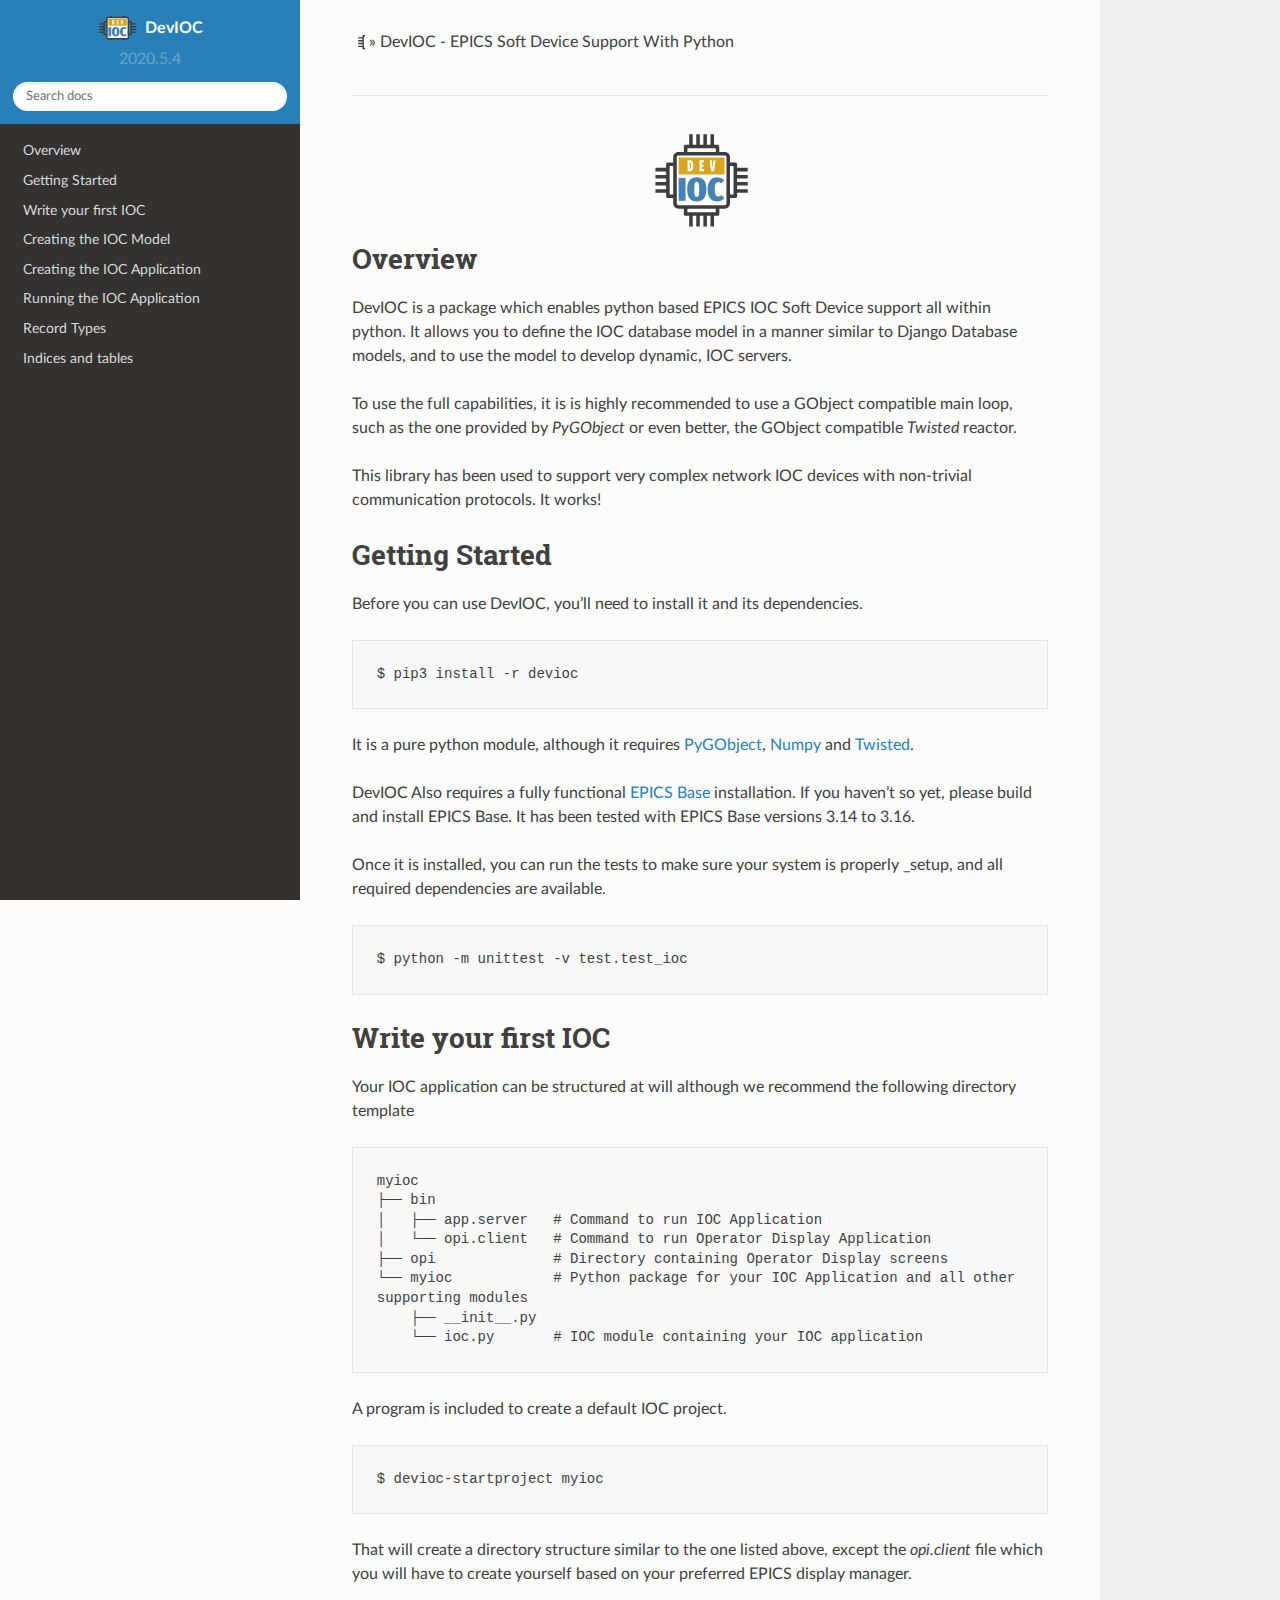
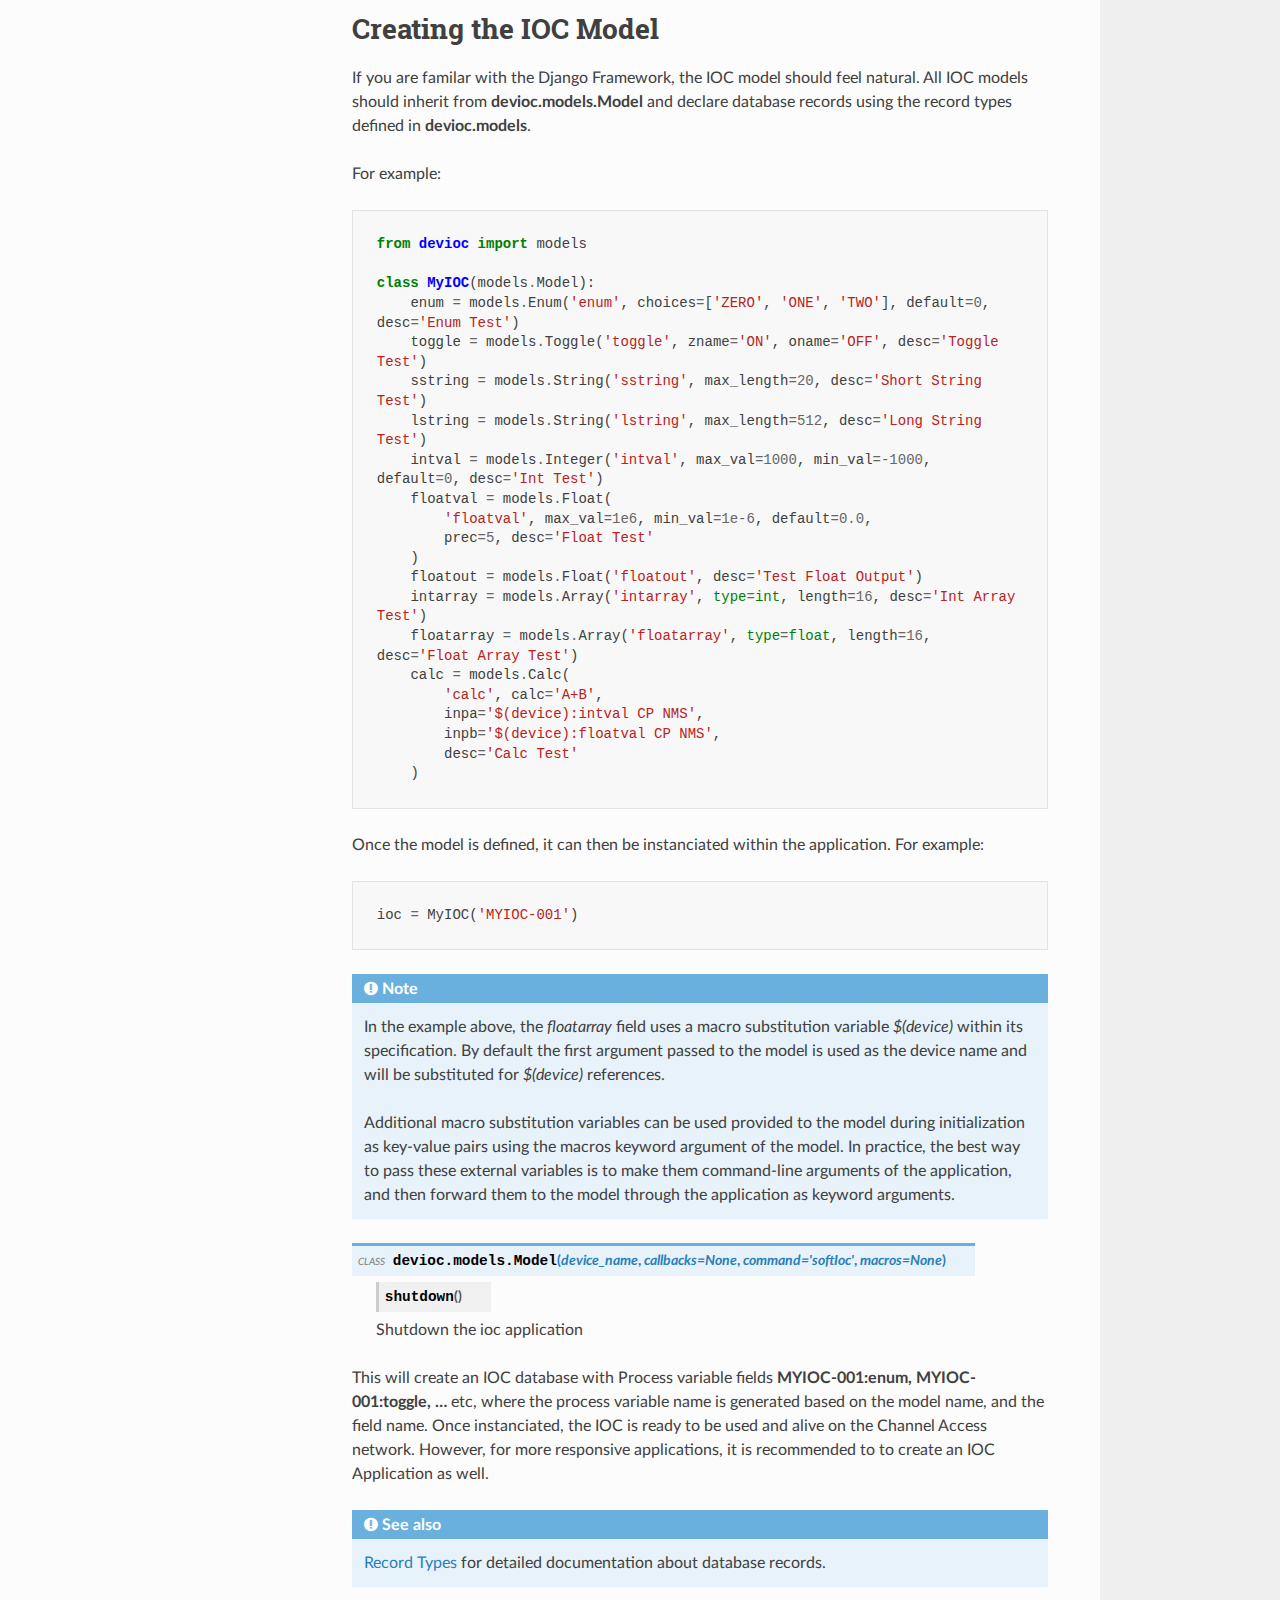
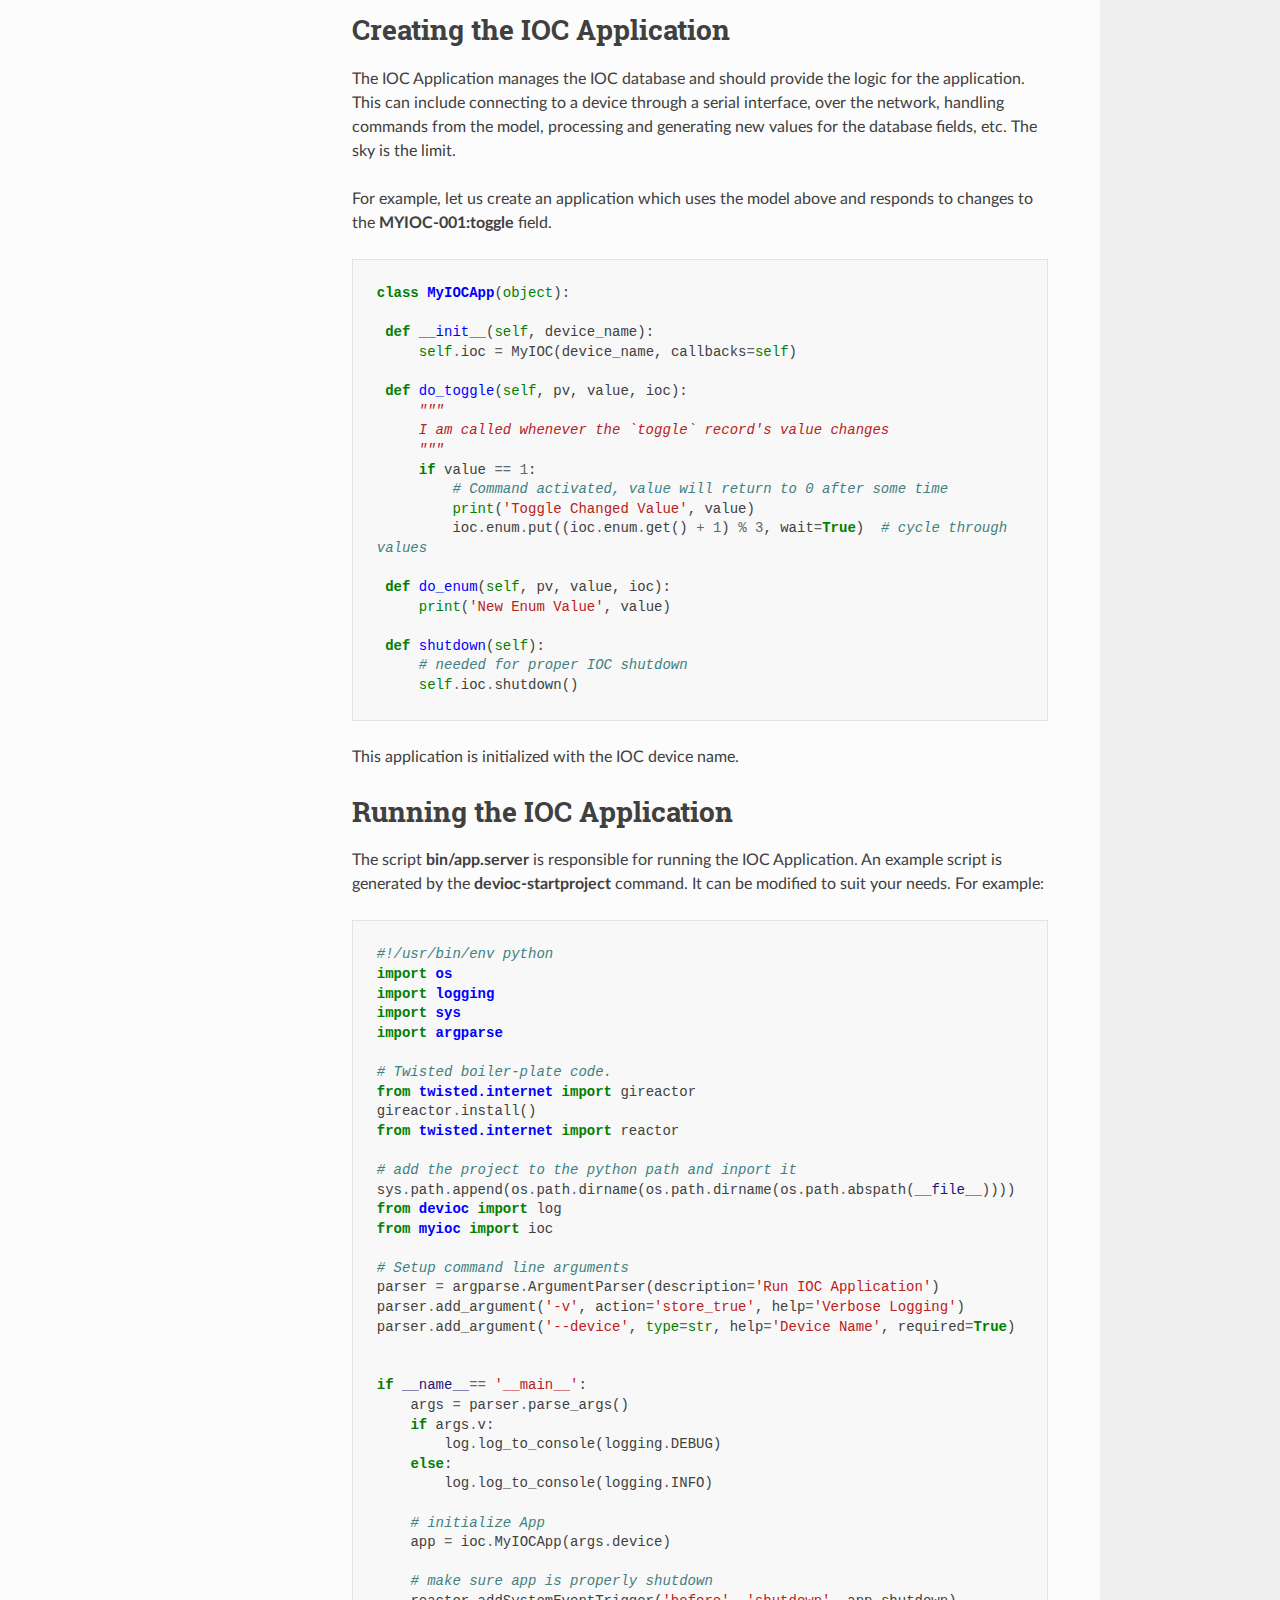
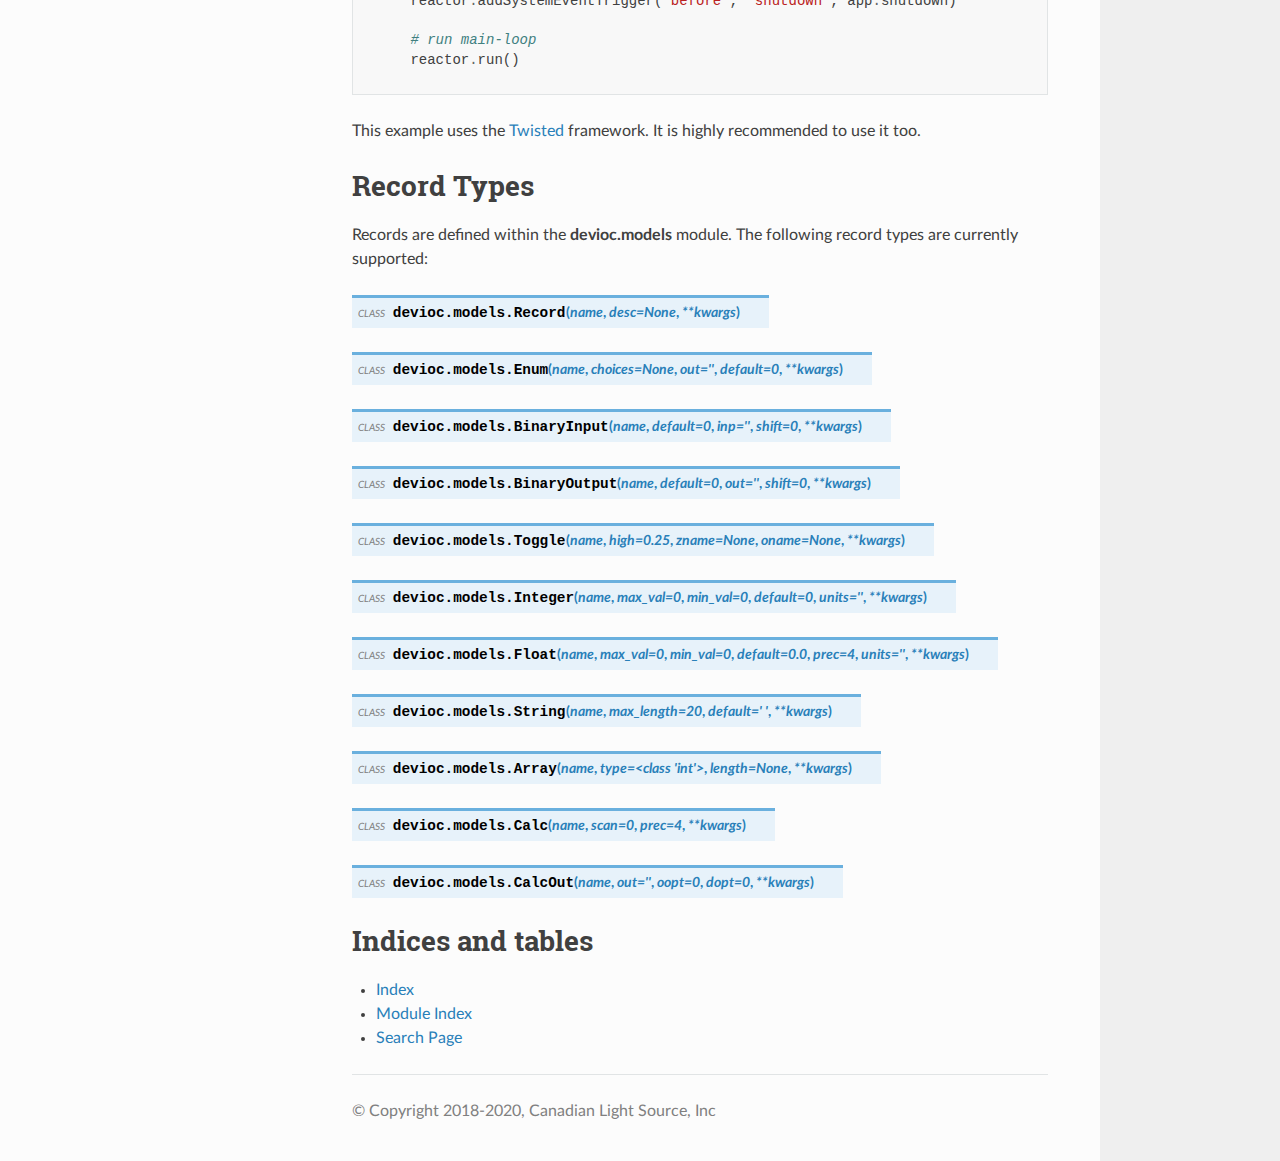
==== index.html @ ee93d3ce "Rebuilt" ====
<!DOCTYPE html>
<html class="writer-html5" lang="en" >
<head>
  <meta charset="utf-8">
  
  <meta name="viewport" content="width=device-width, initial-scale=1.0">
  
  <title>DevIOC - EPICS Soft Device Support With Python &mdash; DevIOC 2020.5.4 documentation</title>
  

  
  <link rel="stylesheet" href="_static/styles.css" type="text/css" />
  <link rel="stylesheet" href="_static/pygments.css" type="text/css" />

  
  
  
  

  
  <!--[if lt IE 9]>
    <script src="_static/js/html5shiv.min.js"></script>
  <![endif]-->
  
    
      <script type="text/javascript" id="documentation_options" data-url_root="./" src="_static/documentation_options.js"></script>
        <script src="_static/jquery.js"></script>
        <script src="_static/underscore.js"></script>
        <script src="_static/doctools.js"></script>
        <script src="_static/language_data.js"></script>
    
    <script type="text/javascript" src="_static/js/theme.js"></script>

    
    <link rel="index" title="Index" href="genindex.html" />
    <link rel="search" title="Search" href="search.html" /> 
</head>

<body class="wy-body-for-nav">

   
  <div class="wy-grid-for-nav">
    
    <nav data-toggle="wy-nav-shift" class="wy-nav-side">
      <div class="wy-side-scroll">
        <div class="wy-side-nav-search" >
          

          
            <a href="#" class="icon icon-home" alt="Documentation Home"> DevIOC
          

          
          </a>

          
            
            
              <div class="version">
                2020.5.4
              </div>
            
          

          
<div role="search">
  <form id="rtd-search-form" class="wy-form" action="search.html" method="get">
    <input type="text" name="q" placeholder="Search docs" />
    <input type="hidden" name="check_keywords" value="yes" />
    <input type="hidden" name="area" value="default" />
  </form>
</div>

          
        </div>

        
        <div class="wy-menu wy-menu-vertical" data-spy="affix" role="navigation" aria-label="main navigation">
          
            
            
              
            
            
              <!-- Local TOC -->
              <div class="local-toc"><ul>
<li><a class="reference internal" href="#">Overview</a></li>
<li><a class="reference internal" href="#getting-started">Getting Started</a></li>
<li><a class="reference internal" href="#write-your-first-ioc">Write your first IOC</a></li>
<li><a class="reference internal" href="#creating-the-ioc-model">Creating the IOC Model</a></li>
<li><a class="reference internal" href="#creating-the-ioc-application">Creating the IOC Application</a></li>
<li><a class="reference internal" href="#running-the-ioc-application">Running the IOC Application</a></li>
<li><a class="reference internal" href="#record-types">Record Types</a></li>
<li><a class="reference internal" href="#indices-and-tables">Indices and tables</a></li>
</ul>
</div>
            
          
        </div>
        
      </div>
    </nav>

    <section data-toggle="wy-nav-shift" class="wy-nav-content-wrap">

      
      <nav class="wy-nav-top" aria-label="top navigation">
        
          <i data-toggle="wy-nav-top" class="fa fa-bars"></i>
          <a href="#">DevIOC</a>
        
      </nav>


      <div class="wy-nav-content">
        
        <div class="rst-content">
        
          















<div role="navigation" aria-label="breadcrumbs navigation">

  <ul class="wy-breadcrumbs">
    
      <li><a href="#" class="icon icon-home"></a> &raquo;</li>
        
      <li>DevIOC - EPICS Soft Device Support With Python</li>
    
    
      <li class="wy-breadcrumbs-aside">
        
            
        
      </li>
    
  </ul>

  
  <hr/>
</div>
          <div role="main" class="document" itemscope="itemscope" itemtype="http://schema.org/Article">
           <div itemprop="articleBody">
            
  <a class="reference internal image-reference" href="_images/icon.svg"><img alt="_images/icon.svg" class="align-center" src="_images/icon.svg" width="120px" /></a>
<div class="toctree-wrapper compound">
</div>
<div class="section" id="overview">
<h1>Overview<a class="headerlink" href="#overview" title="Permalink to this headline">¶</a></h1>
<p>DevIOC is a package which enables python based EPICS IOC Soft Device support all within python. It
allows you to define the IOC database model in a manner similar to Django Database models, and to use
the model to develop dynamic, IOC servers.</p>
<p>To use the full capabilities, it is is highly recommended to use a GObject compatible main loop, such as the
one provided by <cite>PyGObject</cite> or even better, the GObject compatible <cite>Twisted</cite> reactor.</p>
<p>This library has been used to support very complex network IOC devices with non-trivial communication
protocols. It works!</p>
</div>
<div class="section" id="getting-started">
<h1>Getting Started<a class="headerlink" href="#getting-started" title="Permalink to this headline">¶</a></h1>
<p>Before you can use DevIOC, you’ll need to install it and its dependencies.</p>
<div class="highlight-default notranslate"><div class="highlight"><pre><span></span>$ pip3 install -r devioc
</pre></div>
</div>
<p>It is a pure python module, although it requires
<a class="reference external" href="https://pypi.org/project/PyGObject/">PyGObject</a>, <a class="reference external" href="https://pypi.org/project/numpy/">Numpy</a> and
<a class="reference external" href="https://pypi.org/project/Twisted/">Twisted</a>.</p>
<p>DevIOC Also requires a fully functional <a class="reference external" href="https://epics.anl.gov/base/index.php">EPICS Base</a> installation. If you haven’t so yet,
please build and install EPICS Base. It has been tested with EPICS Base versions 3.14 to 3.16.</p>
<p>Once it is installed, you can run the tests to make sure your system is properly _setup, and all required
dependencies are available.</p>
<div class="highlight-default notranslate"><div class="highlight"><pre><span></span>$ python -m unittest -v test.test_ioc
</pre></div>
</div>
</div>
<div class="section" id="write-your-first-ioc">
<h1>Write your first IOC<a class="headerlink" href="#write-your-first-ioc" title="Permalink to this headline">¶</a></h1>
<p>Your IOC application can be structured at will although we recommend the following directory template</p>
<div class="highlight-default notranslate"><div class="highlight"><pre><span></span>myioc
├── bin
│   ├── app.server   # Command to run IOC Application
│   └── opi.client   # Command to run Operator Display Application
├── opi              # Directory containing Operator Display screens
└── myioc            # Python package for your IOC Application and all other supporting modules
    ├── __init__.py
    └── ioc.py       # IOC module containing your IOC application
</pre></div>
</div>
<p>A program is included to create a default IOC project.</p>
<div class="highlight-default notranslate"><div class="highlight"><pre><span></span>$ devioc-startproject myioc
</pre></div>
</div>
<p>That will create a directory structure similar to the one listed above, except the <cite>opi.client</cite> file which you
will have to create yourself based on your preferred EPICS display manager.</p>
</div>
<div class="section" id="creating-the-ioc-model">
<h1>Creating the IOC Model<a class="headerlink" href="#creating-the-ioc-model" title="Permalink to this headline">¶</a></h1>
<p>If you are familar with the Django Framework, the IOC model should feel natural. All IOC models should inherit
from <strong>devioc.models.Model</strong> and declare database records using the record types defined in <strong>devioc.models</strong>.</p>
<p>For example:</p>
<div class="highlight-python notranslate"><div class="highlight"><pre><span></span><span class="kn">from</span> <span class="nn">devioc</span> <span class="kn">import</span> <span class="n">models</span>

<span class="k">class</span> <span class="nc">MyIOC</span><span class="p">(</span><span class="n">models</span><span class="o">.</span><span class="n">Model</span><span class="p">):</span>
    <span class="n">enum</span> <span class="o">=</span> <span class="n">models</span><span class="o">.</span><span class="n">Enum</span><span class="p">(</span><span class="s1">&#39;enum&#39;</span><span class="p">,</span> <span class="n">choices</span><span class="o">=</span><span class="p">[</span><span class="s1">&#39;ZERO&#39;</span><span class="p">,</span> <span class="s1">&#39;ONE&#39;</span><span class="p">,</span> <span class="s1">&#39;TWO&#39;</span><span class="p">],</span> <span class="n">default</span><span class="o">=</span><span class="mi">0</span><span class="p">,</span> <span class="n">desc</span><span class="o">=</span><span class="s1">&#39;Enum Test&#39;</span><span class="p">)</span>
    <span class="n">toggle</span> <span class="o">=</span> <span class="n">models</span><span class="o">.</span><span class="n">Toggle</span><span class="p">(</span><span class="s1">&#39;toggle&#39;</span><span class="p">,</span> <span class="n">zname</span><span class="o">=</span><span class="s1">&#39;ON&#39;</span><span class="p">,</span> <span class="n">oname</span><span class="o">=</span><span class="s1">&#39;OFF&#39;</span><span class="p">,</span> <span class="n">desc</span><span class="o">=</span><span class="s1">&#39;Toggle Test&#39;</span><span class="p">)</span>
    <span class="n">sstring</span> <span class="o">=</span> <span class="n">models</span><span class="o">.</span><span class="n">String</span><span class="p">(</span><span class="s1">&#39;sstring&#39;</span><span class="p">,</span> <span class="n">max_length</span><span class="o">=</span><span class="mi">20</span><span class="p">,</span> <span class="n">desc</span><span class="o">=</span><span class="s1">&#39;Short String Test&#39;</span><span class="p">)</span>
    <span class="n">lstring</span> <span class="o">=</span> <span class="n">models</span><span class="o">.</span><span class="n">String</span><span class="p">(</span><span class="s1">&#39;lstring&#39;</span><span class="p">,</span> <span class="n">max_length</span><span class="o">=</span><span class="mi">512</span><span class="p">,</span> <span class="n">desc</span><span class="o">=</span><span class="s1">&#39;Long String Test&#39;</span><span class="p">)</span>
    <span class="n">intval</span> <span class="o">=</span> <span class="n">models</span><span class="o">.</span><span class="n">Integer</span><span class="p">(</span><span class="s1">&#39;intval&#39;</span><span class="p">,</span> <span class="n">max_val</span><span class="o">=</span><span class="mi">1000</span><span class="p">,</span> <span class="n">min_val</span><span class="o">=-</span><span class="mi">1000</span><span class="p">,</span> <span class="n">default</span><span class="o">=</span><span class="mi">0</span><span class="p">,</span> <span class="n">desc</span><span class="o">=</span><span class="s1">&#39;Int Test&#39;</span><span class="p">)</span>
    <span class="n">floatval</span> <span class="o">=</span> <span class="n">models</span><span class="o">.</span><span class="n">Float</span><span class="p">(</span>
        <span class="s1">&#39;floatval&#39;</span><span class="p">,</span> <span class="n">max_val</span><span class="o">=</span><span class="mf">1e6</span><span class="p">,</span> <span class="n">min_val</span><span class="o">=</span><span class="mf">1e-6</span><span class="p">,</span> <span class="n">default</span><span class="o">=</span><span class="mf">0.0</span><span class="p">,</span>
        <span class="n">prec</span><span class="o">=</span><span class="mi">5</span><span class="p">,</span> <span class="n">desc</span><span class="o">=</span><span class="s1">&#39;Float Test&#39;</span>
    <span class="p">)</span>
    <span class="n">floatout</span> <span class="o">=</span> <span class="n">models</span><span class="o">.</span><span class="n">Float</span><span class="p">(</span><span class="s1">&#39;floatout&#39;</span><span class="p">,</span> <span class="n">desc</span><span class="o">=</span><span class="s1">&#39;Test Float Output&#39;</span><span class="p">)</span>
    <span class="n">intarray</span> <span class="o">=</span> <span class="n">models</span><span class="o">.</span><span class="n">Array</span><span class="p">(</span><span class="s1">&#39;intarray&#39;</span><span class="p">,</span> <span class="nb">type</span><span class="o">=</span><span class="nb">int</span><span class="p">,</span> <span class="n">length</span><span class="o">=</span><span class="mi">16</span><span class="p">,</span> <span class="n">desc</span><span class="o">=</span><span class="s1">&#39;Int Array Test&#39;</span><span class="p">)</span>
    <span class="n">floatarray</span> <span class="o">=</span> <span class="n">models</span><span class="o">.</span><span class="n">Array</span><span class="p">(</span><span class="s1">&#39;floatarray&#39;</span><span class="p">,</span> <span class="nb">type</span><span class="o">=</span><span class="nb">float</span><span class="p">,</span> <span class="n">length</span><span class="o">=</span><span class="mi">16</span><span class="p">,</span> <span class="n">desc</span><span class="o">=</span><span class="s1">&#39;Float Array Test&#39;</span><span class="p">)</span>
    <span class="n">calc</span> <span class="o">=</span> <span class="n">models</span><span class="o">.</span><span class="n">Calc</span><span class="p">(</span>
        <span class="s1">&#39;calc&#39;</span><span class="p">,</span> <span class="n">calc</span><span class="o">=</span><span class="s1">&#39;A+B&#39;</span><span class="p">,</span>
        <span class="n">inpa</span><span class="o">=</span><span class="s1">&#39;$(device):intval CP NMS&#39;</span><span class="p">,</span>
        <span class="n">inpb</span><span class="o">=</span><span class="s1">&#39;$(device):floatval CP NMS&#39;</span><span class="p">,</span>
        <span class="n">desc</span><span class="o">=</span><span class="s1">&#39;Calc Test&#39;</span>
    <span class="p">)</span>
</pre></div>
</div>
<p>Once the model is defined, it can then be instanciated within the application. For example:</p>
<div class="highlight-python notranslate"><div class="highlight"><pre><span></span><span class="n">ioc</span> <span class="o">=</span> <span class="n">MyIOC</span><span class="p">(</span><span class="s1">&#39;MYIOC-001&#39;</span><span class="p">)</span>
</pre></div>
</div>
<div class="admonition note">
<p class="admonition-title">Note</p>
<p>In the example above, the <cite>floatarray</cite> field uses a macro substitution variable <cite>$(device)</cite> within its specification.
By default the first argument passed to the model is used as the device name and will be substituted for <cite>$(device)</cite>
references.</p>
<p>Additional macro substitution variables can be used provided to the model during initialization as key-value pairs
using the macros keyword argument of the model. In practice, the best way to pass these external variables is to make
them command-line arguments of the application, and then forward them to the model through the application as
keyword arguments.</p>
</div>
<dl class="py class">
<dt id="devioc.models.Model">
<em class="property">class </em><code class="sig-prename descclassname">devioc.models.</code><code class="sig-name descname">Model</code><span class="sig-paren">(</span><em class="sig-param"><span class="n">device_name</span></em>, <em class="sig-param"><span class="n">callbacks</span><span class="o">=</span><span class="default_value">None</span></em>, <em class="sig-param"><span class="n">command</span><span class="o">=</span><span class="default_value">'softIoc'</span></em>, <em class="sig-param"><span class="n">macros</span><span class="o">=</span><span class="default_value">None</span></em><span class="sig-paren">)</span><a class="headerlink" href="#devioc.models.Model" title="Permalink to this definition">¶</a></dt>
<dd><dl class="py method">
<dt id="devioc.models.Model.shutdown">
<code class="sig-name descname">shutdown</code><span class="sig-paren">(</span><span class="sig-paren">)</span><a class="headerlink" href="#devioc.models.Model.shutdown" title="Permalink to this definition">¶</a></dt>
<dd><p>Shutdown the ioc application</p>
</dd></dl>

</dd></dl>

<p>This will create an IOC database with Process variable fields <strong>MYIOC-001:enum, MYIOC-001:toggle, …</strong> etc, where
the process variable name is generated based on the model name, and the field name.  Once instanciated, the IOC is ready
to be used and alive on the Channel Access network. However, for more responsive applications, it is recommended to
to create an IOC Application as well.</p>
<div class="admonition seealso">
<p class="admonition-title">See also</p>
<p><a class="reference internal" href="#record-types">Record Types</a> for detailed documentation about database records.</p>
</div>
</div>
<div class="section" id="creating-the-ioc-application">
<h1>Creating the IOC Application<a class="headerlink" href="#creating-the-ioc-application" title="Permalink to this headline">¶</a></h1>
<p>The IOC Application manages the IOC database and should provide the logic for the application. This can include
connecting to a device through a serial interface, over the network, handling commands from the model, processing and
generating new values for the database fields, etc. The sky is the limit.</p>
<p>For example, let us create an application which uses the model above and responds to changes to the <strong>MYIOC-001:toggle</strong>
field.</p>
<div class="highlight-python notranslate"><div class="highlight"><pre><span></span><span class="k">class</span> <span class="nc">MyIOCApp</span><span class="p">(</span><span class="nb">object</span><span class="p">):</span>

 <span class="k">def</span> <span class="fm">__init__</span><span class="p">(</span><span class="bp">self</span><span class="p">,</span> <span class="n">device_name</span><span class="p">):</span>
     <span class="bp">self</span><span class="o">.</span><span class="n">ioc</span> <span class="o">=</span> <span class="n">MyIOC</span><span class="p">(</span><span class="n">device_name</span><span class="p">,</span> <span class="n">callbacks</span><span class="o">=</span><span class="bp">self</span><span class="p">)</span>

 <span class="k">def</span> <span class="nf">do_toggle</span><span class="p">(</span><span class="bp">self</span><span class="p">,</span> <span class="n">pv</span><span class="p">,</span> <span class="n">value</span><span class="p">,</span> <span class="n">ioc</span><span class="p">):</span>
     <span class="sd">&quot;&quot;&quot;</span>
<span class="sd">     I am called whenever the `toggle` record&#39;s value changes</span>
<span class="sd">     &quot;&quot;&quot;</span>
     <span class="k">if</span> <span class="n">value</span> <span class="o">==</span> <span class="mi">1</span><span class="p">:</span>
         <span class="c1"># Command activated, value will return to 0 after some time</span>
         <span class="nb">print</span><span class="p">(</span><span class="s1">&#39;Toggle Changed Value&#39;</span><span class="p">,</span> <span class="n">value</span><span class="p">)</span>
         <span class="n">ioc</span><span class="o">.</span><span class="n">enum</span><span class="o">.</span><span class="n">put</span><span class="p">((</span><span class="n">ioc</span><span class="o">.</span><span class="n">enum</span><span class="o">.</span><span class="n">get</span><span class="p">()</span> <span class="o">+</span> <span class="mi">1</span><span class="p">)</span> <span class="o">%</span> <span class="mi">3</span><span class="p">,</span> <span class="n">wait</span><span class="o">=</span><span class="kc">True</span><span class="p">)</span>  <span class="c1"># cycle through values</span>

 <span class="k">def</span> <span class="nf">do_enum</span><span class="p">(</span><span class="bp">self</span><span class="p">,</span> <span class="n">pv</span><span class="p">,</span> <span class="n">value</span><span class="p">,</span> <span class="n">ioc</span><span class="p">):</span>
     <span class="nb">print</span><span class="p">(</span><span class="s1">&#39;New Enum Value&#39;</span><span class="p">,</span> <span class="n">value</span><span class="p">)</span>

 <span class="k">def</span> <span class="nf">shutdown</span><span class="p">(</span><span class="bp">self</span><span class="p">):</span>
     <span class="c1"># needed for proper IOC shutdown</span>
     <span class="bp">self</span><span class="o">.</span><span class="n">ioc</span><span class="o">.</span><span class="n">shutdown</span><span class="p">()</span>
</pre></div>
</div>
<p>This application is initialized with the IOC device name.</p>
</div>
<div class="section" id="running-the-ioc-application">
<h1>Running the IOC Application<a class="headerlink" href="#running-the-ioc-application" title="Permalink to this headline">¶</a></h1>
<p>The script <strong>bin/app.server</strong> is responsible for running the IOC Application. An example script is generated by the
<strong>devioc-startproject</strong> command. It can be modified to suit your needs. For example:</p>
<div class="highlight-python notranslate"><div class="highlight"><pre><span></span><span class="ch">#!/usr/bin/env python</span>
<span class="kn">import</span> <span class="nn">os</span>
<span class="kn">import</span> <span class="nn">logging</span>
<span class="kn">import</span> <span class="nn">sys</span>
<span class="kn">import</span> <span class="nn">argparse</span>

<span class="c1"># Twisted boiler-plate code.</span>
<span class="kn">from</span> <span class="nn">twisted.internet</span> <span class="kn">import</span> <span class="n">gireactor</span>
<span class="n">gireactor</span><span class="o">.</span><span class="n">install</span><span class="p">()</span>
<span class="kn">from</span> <span class="nn">twisted.internet</span> <span class="kn">import</span> <span class="n">reactor</span>

<span class="c1"># add the project to the python path and inport it</span>
<span class="n">sys</span><span class="o">.</span><span class="n">path</span><span class="o">.</span><span class="n">append</span><span class="p">(</span><span class="n">os</span><span class="o">.</span><span class="n">path</span><span class="o">.</span><span class="n">dirname</span><span class="p">(</span><span class="n">os</span><span class="o">.</span><span class="n">path</span><span class="o">.</span><span class="n">dirname</span><span class="p">(</span><span class="n">os</span><span class="o">.</span><span class="n">path</span><span class="o">.</span><span class="n">abspath</span><span class="p">(</span><span class="vm">__file__</span><span class="p">))))</span>
<span class="kn">from</span> <span class="nn">devioc</span> <span class="kn">import</span> <span class="n">log</span>
<span class="kn">from</span> <span class="nn">myioc</span> <span class="kn">import</span> <span class="n">ioc</span>

<span class="c1"># Setup command line arguments</span>
<span class="n">parser</span> <span class="o">=</span> <span class="n">argparse</span><span class="o">.</span><span class="n">ArgumentParser</span><span class="p">(</span><span class="n">description</span><span class="o">=</span><span class="s1">&#39;Run IOC Application&#39;</span><span class="p">)</span>
<span class="n">parser</span><span class="o">.</span><span class="n">add_argument</span><span class="p">(</span><span class="s1">&#39;-v&#39;</span><span class="p">,</span> <span class="n">action</span><span class="o">=</span><span class="s1">&#39;store_true&#39;</span><span class="p">,</span> <span class="n">help</span><span class="o">=</span><span class="s1">&#39;Verbose Logging&#39;</span><span class="p">)</span>
<span class="n">parser</span><span class="o">.</span><span class="n">add_argument</span><span class="p">(</span><span class="s1">&#39;--device&#39;</span><span class="p">,</span> <span class="nb">type</span><span class="o">=</span><span class="nb">str</span><span class="p">,</span> <span class="n">help</span><span class="o">=</span><span class="s1">&#39;Device Name&#39;</span><span class="p">,</span> <span class="n">required</span><span class="o">=</span><span class="kc">True</span><span class="p">)</span>


<span class="k">if</span> <span class="vm">__name__</span><span class="o">==</span> <span class="s1">&#39;__main__&#39;</span><span class="p">:</span>
    <span class="n">args</span> <span class="o">=</span> <span class="n">parser</span><span class="o">.</span><span class="n">parse_args</span><span class="p">()</span>
    <span class="k">if</span> <span class="n">args</span><span class="o">.</span><span class="n">v</span><span class="p">:</span>
        <span class="n">log</span><span class="o">.</span><span class="n">log_to_console</span><span class="p">(</span><span class="n">logging</span><span class="o">.</span><span class="n">DEBUG</span><span class="p">)</span>
    <span class="k">else</span><span class="p">:</span>
        <span class="n">log</span><span class="o">.</span><span class="n">log_to_console</span><span class="p">(</span><span class="n">logging</span><span class="o">.</span><span class="n">INFO</span><span class="p">)</span>

    <span class="c1"># initialize App</span>
    <span class="n">app</span> <span class="o">=</span> <span class="n">ioc</span><span class="o">.</span><span class="n">MyIOCApp</span><span class="p">(</span><span class="n">args</span><span class="o">.</span><span class="n">device</span><span class="p">)</span>

    <span class="c1"># make sure app is properly shutdown</span>
    <span class="n">reactor</span><span class="o">.</span><span class="n">addSystemEventTrigger</span><span class="p">(</span><span class="s1">&#39;before&#39;</span><span class="p">,</span> <span class="s1">&#39;shutdown&#39;</span><span class="p">,</span> <span class="n">app</span><span class="o">.</span><span class="n">shutdown</span><span class="p">)</span>

    <span class="c1"># run main-loop</span>
    <span class="n">reactor</span><span class="o">.</span><span class="n">run</span><span class="p">()</span>
</pre></div>
</div>
<p>This example uses the <a class="reference external" href="https://pypi.org/project/Twisted/">Twisted</a> framework. It is highly recommended to use it too.</p>
</div>
<div class="section" id="record-types">
<h1>Record Types<a class="headerlink" href="#record-types" title="Permalink to this headline">¶</a></h1>
<p>Records are defined within the <strong>devioc.models</strong> module. The following record types
are currently supported:</p>
<dl class="py class">
<dt id="devioc.models.Record">
<em class="property">class </em><code class="sig-prename descclassname">devioc.models.</code><code class="sig-name descname">Record</code><span class="sig-paren">(</span><em class="sig-param"><span class="n">name</span></em>, <em class="sig-param"><span class="n">desc</span><span class="o">=</span><span class="default_value">None</span></em>, <em class="sig-param"><span class="o">**</span><span class="n">kwargs</span></em><span class="sig-paren">)</span><a class="headerlink" href="#devioc.models.Record" title="Permalink to this definition">¶</a></dt>
<dd></dd></dl>

<dl class="py class">
<dt id="devioc.models.Enum">
<em class="property">class </em><code class="sig-prename descclassname">devioc.models.</code><code class="sig-name descname">Enum</code><span class="sig-paren">(</span><em class="sig-param"><span class="n">name</span></em>, <em class="sig-param"><span class="n">choices</span><span class="o">=</span><span class="default_value">None</span></em>, <em class="sig-param"><span class="n">out</span><span class="o">=</span><span class="default_value">''</span></em>, <em class="sig-param"><span class="n">default</span><span class="o">=</span><span class="default_value">0</span></em>, <em class="sig-param"><span class="o">**</span><span class="n">kwargs</span></em><span class="sig-paren">)</span><a class="headerlink" href="#devioc.models.Enum" title="Permalink to this definition">¶</a></dt>
<dd></dd></dl>

<dl class="py class">
<dt id="devioc.models.BinaryInput">
<em class="property">class </em><code class="sig-prename descclassname">devioc.models.</code><code class="sig-name descname">BinaryInput</code><span class="sig-paren">(</span><em class="sig-param"><span class="n">name</span></em>, <em class="sig-param"><span class="n">default</span><span class="o">=</span><span class="default_value">0</span></em>, <em class="sig-param"><span class="n">inp</span><span class="o">=</span><span class="default_value">''</span></em>, <em class="sig-param"><span class="n">shift</span><span class="o">=</span><span class="default_value">0</span></em>, <em class="sig-param"><span class="o">**</span><span class="n">kwargs</span></em><span class="sig-paren">)</span><a class="headerlink" href="#devioc.models.BinaryInput" title="Permalink to this definition">¶</a></dt>
<dd></dd></dl>

<dl class="py class">
<dt id="devioc.models.BinaryOutput">
<em class="property">class </em><code class="sig-prename descclassname">devioc.models.</code><code class="sig-name descname">BinaryOutput</code><span class="sig-paren">(</span><em class="sig-param"><span class="n">name</span></em>, <em class="sig-param"><span class="n">default</span><span class="o">=</span><span class="default_value">0</span></em>, <em class="sig-param"><span class="n">out</span><span class="o">=</span><span class="default_value">''</span></em>, <em class="sig-param"><span class="n">shift</span><span class="o">=</span><span class="default_value">0</span></em>, <em class="sig-param"><span class="o">**</span><span class="n">kwargs</span></em><span class="sig-paren">)</span><a class="headerlink" href="#devioc.models.BinaryOutput" title="Permalink to this definition">¶</a></dt>
<dd></dd></dl>

<dl class="py class">
<dt id="devioc.models.Toggle">
<em class="property">class </em><code class="sig-prename descclassname">devioc.models.</code><code class="sig-name descname">Toggle</code><span class="sig-paren">(</span><em class="sig-param"><span class="n">name</span></em>, <em class="sig-param"><span class="n">high</span><span class="o">=</span><span class="default_value">0.25</span></em>, <em class="sig-param"><span class="n">zname</span><span class="o">=</span><span class="default_value">None</span></em>, <em class="sig-param"><span class="n">oname</span><span class="o">=</span><span class="default_value">None</span></em>, <em class="sig-param"><span class="o">**</span><span class="n">kwargs</span></em><span class="sig-paren">)</span><a class="headerlink" href="#devioc.models.Toggle" title="Permalink to this definition">¶</a></dt>
<dd></dd></dl>

<dl class="py class">
<dt id="devioc.models.Integer">
<em class="property">class </em><code class="sig-prename descclassname">devioc.models.</code><code class="sig-name descname">Integer</code><span class="sig-paren">(</span><em class="sig-param"><span class="n">name</span></em>, <em class="sig-param"><span class="n">max_val</span><span class="o">=</span><span class="default_value">0</span></em>, <em class="sig-param"><span class="n">min_val</span><span class="o">=</span><span class="default_value">0</span></em>, <em class="sig-param"><span class="n">default</span><span class="o">=</span><span class="default_value">0</span></em>, <em class="sig-param"><span class="n">units</span><span class="o">=</span><span class="default_value">''</span></em>, <em class="sig-param"><span class="o">**</span><span class="n">kwargs</span></em><span class="sig-paren">)</span><a class="headerlink" href="#devioc.models.Integer" title="Permalink to this definition">¶</a></dt>
<dd></dd></dl>

<dl class="py class">
<dt id="devioc.models.Float">
<em class="property">class </em><code class="sig-prename descclassname">devioc.models.</code><code class="sig-name descname">Float</code><span class="sig-paren">(</span><em class="sig-param"><span class="n">name</span></em>, <em class="sig-param"><span class="n">max_val</span><span class="o">=</span><span class="default_value">0</span></em>, <em class="sig-param"><span class="n">min_val</span><span class="o">=</span><span class="default_value">0</span></em>, <em class="sig-param"><span class="n">default</span><span class="o">=</span><span class="default_value">0.0</span></em>, <em class="sig-param"><span class="n">prec</span><span class="o">=</span><span class="default_value">4</span></em>, <em class="sig-param"><span class="n">units</span><span class="o">=</span><span class="default_value">''</span></em>, <em class="sig-param"><span class="o">**</span><span class="n">kwargs</span></em><span class="sig-paren">)</span><a class="headerlink" href="#devioc.models.Float" title="Permalink to this definition">¶</a></dt>
<dd></dd></dl>

<dl class="py class">
<dt id="devioc.models.String">
<em class="property">class </em><code class="sig-prename descclassname">devioc.models.</code><code class="sig-name descname">String</code><span class="sig-paren">(</span><em class="sig-param"><span class="n">name</span></em>, <em class="sig-param"><span class="n">max_length</span><span class="o">=</span><span class="default_value">20</span></em>, <em class="sig-param"><span class="n">default</span><span class="o">=</span><span class="default_value">' '</span></em>, <em class="sig-param"><span class="o">**</span><span class="n">kwargs</span></em><span class="sig-paren">)</span><a class="headerlink" href="#devioc.models.String" title="Permalink to this definition">¶</a></dt>
<dd></dd></dl>

<dl class="py class">
<dt id="devioc.models.Array">
<em class="property">class </em><code class="sig-prename descclassname">devioc.models.</code><code class="sig-name descname">Array</code><span class="sig-paren">(</span><em class="sig-param">name</em>, <em class="sig-param">type=&lt;class 'int'&gt;</em>, <em class="sig-param">length=None</em>, <em class="sig-param">**kwargs</em><span class="sig-paren">)</span><a class="headerlink" href="#devioc.models.Array" title="Permalink to this definition">¶</a></dt>
<dd></dd></dl>

<dl class="py class">
<dt id="devioc.models.Calc">
<em class="property">class </em><code class="sig-prename descclassname">devioc.models.</code><code class="sig-name descname">Calc</code><span class="sig-paren">(</span><em class="sig-param"><span class="n">name</span></em>, <em class="sig-param"><span class="n">scan</span><span class="o">=</span><span class="default_value">0</span></em>, <em class="sig-param"><span class="n">prec</span><span class="o">=</span><span class="default_value">4</span></em>, <em class="sig-param"><span class="o">**</span><span class="n">kwargs</span></em><span class="sig-paren">)</span><a class="headerlink" href="#devioc.models.Calc" title="Permalink to this definition">¶</a></dt>
<dd></dd></dl>

<dl class="py class">
<dt id="devioc.models.CalcOut">
<em class="property">class </em><code class="sig-prename descclassname">devioc.models.</code><code class="sig-name descname">CalcOut</code><span class="sig-paren">(</span><em class="sig-param"><span class="n">name</span></em>, <em class="sig-param"><span class="n">out</span><span class="o">=</span><span class="default_value">''</span></em>, <em class="sig-param"><span class="n">oopt</span><span class="o">=</span><span class="default_value">0</span></em>, <em class="sig-param"><span class="n">dopt</span><span class="o">=</span><span class="default_value">0</span></em>, <em class="sig-param"><span class="o">**</span><span class="n">kwargs</span></em><span class="sig-paren">)</span><a class="headerlink" href="#devioc.models.CalcOut" title="Permalink to this definition">¶</a></dt>
<dd></dd></dl>

</div>
<div class="section" id="indices-and-tables">
<h1>Indices and tables<a class="headerlink" href="#indices-and-tables" title="Permalink to this headline">¶</a></h1>
<ul class="simple">
<li><p><a class="reference internal" href="genindex.html"><span class="std std-ref">Index</span></a></p></li>
<li><p><a class="reference internal" href="py-modindex.html"><span class="std std-ref">Module Index</span></a></p></li>
<li><p><a class="reference internal" href="search.html"><span class="std std-ref">Search Page</span></a></p></li>
</ul>
</div>


           </div>
           
          </div>
          <footer>
  

  <hr/>

  <div role="contentinfo">
    <p>
        
        &copy; Copyright 2018-2020, Canadian Light Source, Inc

    </p>
  </div> 

</footer>

        </div>
      </div>

    </section>

  </div>
  

  <script type="text/javascript">
      jQuery(function () {
          SphinxRtdTheme.Navigation.enable(true);
      });
  </script>

  
  
    
   

</body>
</html>
---- _static/styles.css ----
@import 'css/theme.css';  /* for RTD */



tt, code, kbd, pre, samp {
	font-family: "Fira Mono", Consolas, Menlo, Monaco, "Courier New", Courier, monospace;
	font-variant-ligatures: no-common-ligatures;
	text-rendering: optimizeSpeed;
}

pre {
    white-space: pre-wrap;
    word-wrap: break-word;
    padding: 1.5rem;
}

.rst-content pre, .rst-content kbd, .rst-content samp,
.rst-content tt, .rst-content tt, .rst-content code,
.rst-content pre.literal-block, .rst-content div[class^="highlight"] pre, .rst-content .linenodiv pre
{
	font-family: "Fira Mono", "Fira Code", Consolas, Menlo, Monaco, "Courier New", Courier, monospace;
}

.rst-content pre.literal-block, .rst-content div[class^="highlight"] pre, .rst-content .linenodiv pre {
	font-size: 14px;
    white-space: pre-wrap;
    word-wrap: break-word;
    padding: 1.5rem

}

.rst-content dl:not(.docutils) dt {
	border-top: solid 1px #6ab0de;
}

.rst-content dl:not(.docutils) tt.descclassname,
.rst-content dl:not(.docutils) code.descclassname {
	font-weight: 200;
}

.rst-content dl:not(.docutils) .property {
	font-variant: small-caps;
	color: gray;
    font-weight: 200;
}


.rst-content dl:not(.docutils) dl dt {
	border: none;
    background: transparent;
    padding: 0.25rem 0;
}

.rst-content dl:not(.docutils) dl:not(.field-list) > dt {
    border-bottom: 1px dotted rgba(0, 0, 0, 0.2);
}

dl.method > dd {
    margin: 0;
}

.rst-content dl p{
	margin-bottom: 0.25rem !important;
}

.wy-table-responsive table td, .wy-table-responsive table th {
	white-space: normal;
}

.wy-side-nav-search input[type="text"] {
    border-color: transparent;
}

.wy-nav-content {
    margin: initial;
}

a.icon-home, a.icon-home:hover {
    display: inline-block;
    padding: 4px 4px 4px 21px;
    background: transparent url(icon.svg) center left no-repeat;
    background-size: 3em;
    margin-top: 0.2em;
    margin-bottom: 1em;
    padding-left: 2.5em;
}


.fa-home::before, .icon-home::before {
    content: "";
    margin-right: 0.5rem;
}

.wy-nav-top a {
    margin: -2em;
    background: transparent url(icon.svg) center left no-repeat;
    background-size: 2em;
    padding: 4px 4px 4px 24px;
}

.rst-content dl:not(.docutils) dt {
	display: block;
	margin: 6px 0;
	font-size: inherit;
}

dl.field-list > dt, dl.class > dd > p.rubric, dl.method > dd > dl.simple > dt {
    font-style: italic;
    font-weight: 200;
    color: #777 !important;
    margin-top: 1rem !important;
    margin-bottom: 0 !important;
}
---- _static/pygments.css ----
pre { line-height: 125%; }
td.linenos pre { color: #000000; background-color: #f0f0f0; padding-left: 5px; padding-right: 5px; }
span.linenos { color: #000000; background-color: #f0f0f0; padding-left: 5px; padding-right: 5px; }
td.linenos pre.special { color: #000000; background-color: #ffffc0; padding-left: 5px; padding-right: 5px; }
span.linenos.special { color: #000000; background-color: #ffffc0; padding-left: 5px; padding-right: 5px; }
.highlight .hll { background-color: #ffffcc }
.highlight { background: #f8f8f8; }
.highlight .c { color: #408080; font-style: italic } /* Comment */
.highlight .err { border: 1px solid #FF0000 } /* Error */
.highlight .k { color: #008000; font-weight: bold } /* Keyword */
.highlight .o { color: #666666 } /* Operator */
.highlight .ch { color: #408080; font-style: italic } /* Comment.Hashbang */
.highlight .cm { color: #408080; font-style: italic } /* Comment.Multiline */
.highlight .cp { color: #BC7A00 } /* Comment.Preproc */
.highlight .cpf { color: #408080; font-style: italic } /* Comment.PreprocFile */
.highlight .c1 { color: #408080; font-style: italic } /* Comment.Single */
.highlight .cs { color: #408080; font-style: italic } /* Comment.Special */
.highlight .gd { color: #A00000 } /* Generic.Deleted */
.highlight .ge { font-style: italic } /* Generic.Emph */
.highlight .gr { color: #FF0000 } /* Generic.Error */
.highlight .gh { color: #000080; font-weight: bold } /* Generic.Heading */
.highlight .gi { color: #00A000 } /* Generic.Inserted */
.highlight .go { color: #888888 } /* Generic.Output */
.highlight .gp { color: #000080; font-weight: bold } /* Generic.Prompt */
.highlight .gs { font-weight: bold } /* Generic.Strong */
.highlight .gu { color: #800080; font-weight: bold } /* Generic.Subheading */
.highlight .gt { color: #0044DD } /* Generic.Traceback */
.highlight .kc { color: #008000; font-weight: bold } /* Keyword.Constant */
.highlight .kd { color: #008000; font-weight: bold } /* Keyword.Declaration */
.highlight .kn { color: #008000; font-weight: bold } /* Keyword.Namespace */
.highlight .kp { color: #008000 } /* Keyword.Pseudo */
.highlight .kr { color: #008000; font-weight: bold } /* Keyword.Reserved */
.highlight .kt { color: #B00040 } /* Keyword.Type */
.highlight .m { color: #666666 } /* Literal.Number */
.highlight .s { color: #BA2121 } /* Literal.String */
.highlight .na { color: #7D9029 } /* Name.Attribute */
.highlight .nb { color: #008000 } /* Name.Builtin */
.highlight .nc { color: #0000FF; font-weight: bold } /* Name.Class */
.highlight .no { color: #880000 } /* Name.Constant */
.highlight .nd { color: #AA22FF } /* Name.Decorator */
.highlight .ni { color: #999999; font-weight: bold } /* Name.Entity */
.highlight .ne { color: #D2413A; font-weight: bold } /* Name.Exception */
.highlight .nf { color: #0000FF } /* Name.Function */
.highlight .nl { color: #A0A000 } /* Name.Label */
.highlight .nn { color: #0000FF; font-weight: bold } /* Name.Namespace */
.highlight .nt { color: #008000; font-weight: bold } /* Name.Tag */
.highlight .nv { color: #19177C } /* Name.Variable */
.highlight .ow { color: #AA22FF; font-weight: bold } /* Operator.Word */
.highlight .w { color: #bbbbbb } /* Text.Whitespace */
.highlight .mb { color: #666666 } /* Literal.Number.Bin */
.highlight .mf { color: #666666 } /* Literal.Number.Float */
.highlight .mh { color: #666666 } /* Literal.Number.Hex */
.highlight .mi { color: #666666 } /* Literal.Number.Integer */
.highlight .mo { color: #666666 } /* Literal.Number.Oct */
.highlight .sa { color: #BA2121 } /* Literal.String.Affix */
.highlight .sb { color: #BA2121 } /* Literal.String.Backtick */
.highlight .sc { color: #BA2121 } /* Literal.String.Char */
.highlight .dl { color: #BA2121 } /* Literal.String.Delimiter */
.highlight .sd { color: #BA2121; font-style: italic } /* Literal.String.Doc */
.highlight .s2 { color: #BA2121 } /* Literal.String.Double */
.highlight .se { color: #BB6622; font-weight: bold } /* Literal.String.Escape */
.highlight .sh { color: #BA2121 } /* Literal.String.Heredoc */
.highlight .si { color: #BB6688; font-weight: bold } /* Literal.String.Interpol */
.highlight .sx { color: #008000 } /* Literal.String.Other */
.highlight .sr { color: #BB6688 } /* Literal.String.Regex */
.highlight .s1 { color: #BA2121 } /* Literal.String.Single */
.highlight .ss { color: #19177C } /* Literal.String.Symbol */
.highlight .bp { color: #008000 } /* Name.Builtin.Pseudo */
.highlight .fm { color: #0000FF } /* Name.Function.Magic */
.highlight .vc { color: #19177C } /* Name.Variable.Class */
.highlight .vg { color: #19177C } /* Name.Variable.Global */
.highlight .vi { color: #19177C } /* Name.Variable.Instance */
.highlight .vm { color: #19177C } /* Name.Variable.Magic */
.highlight .il { color: #666666 } /* Literal.Number.Integer.Long */
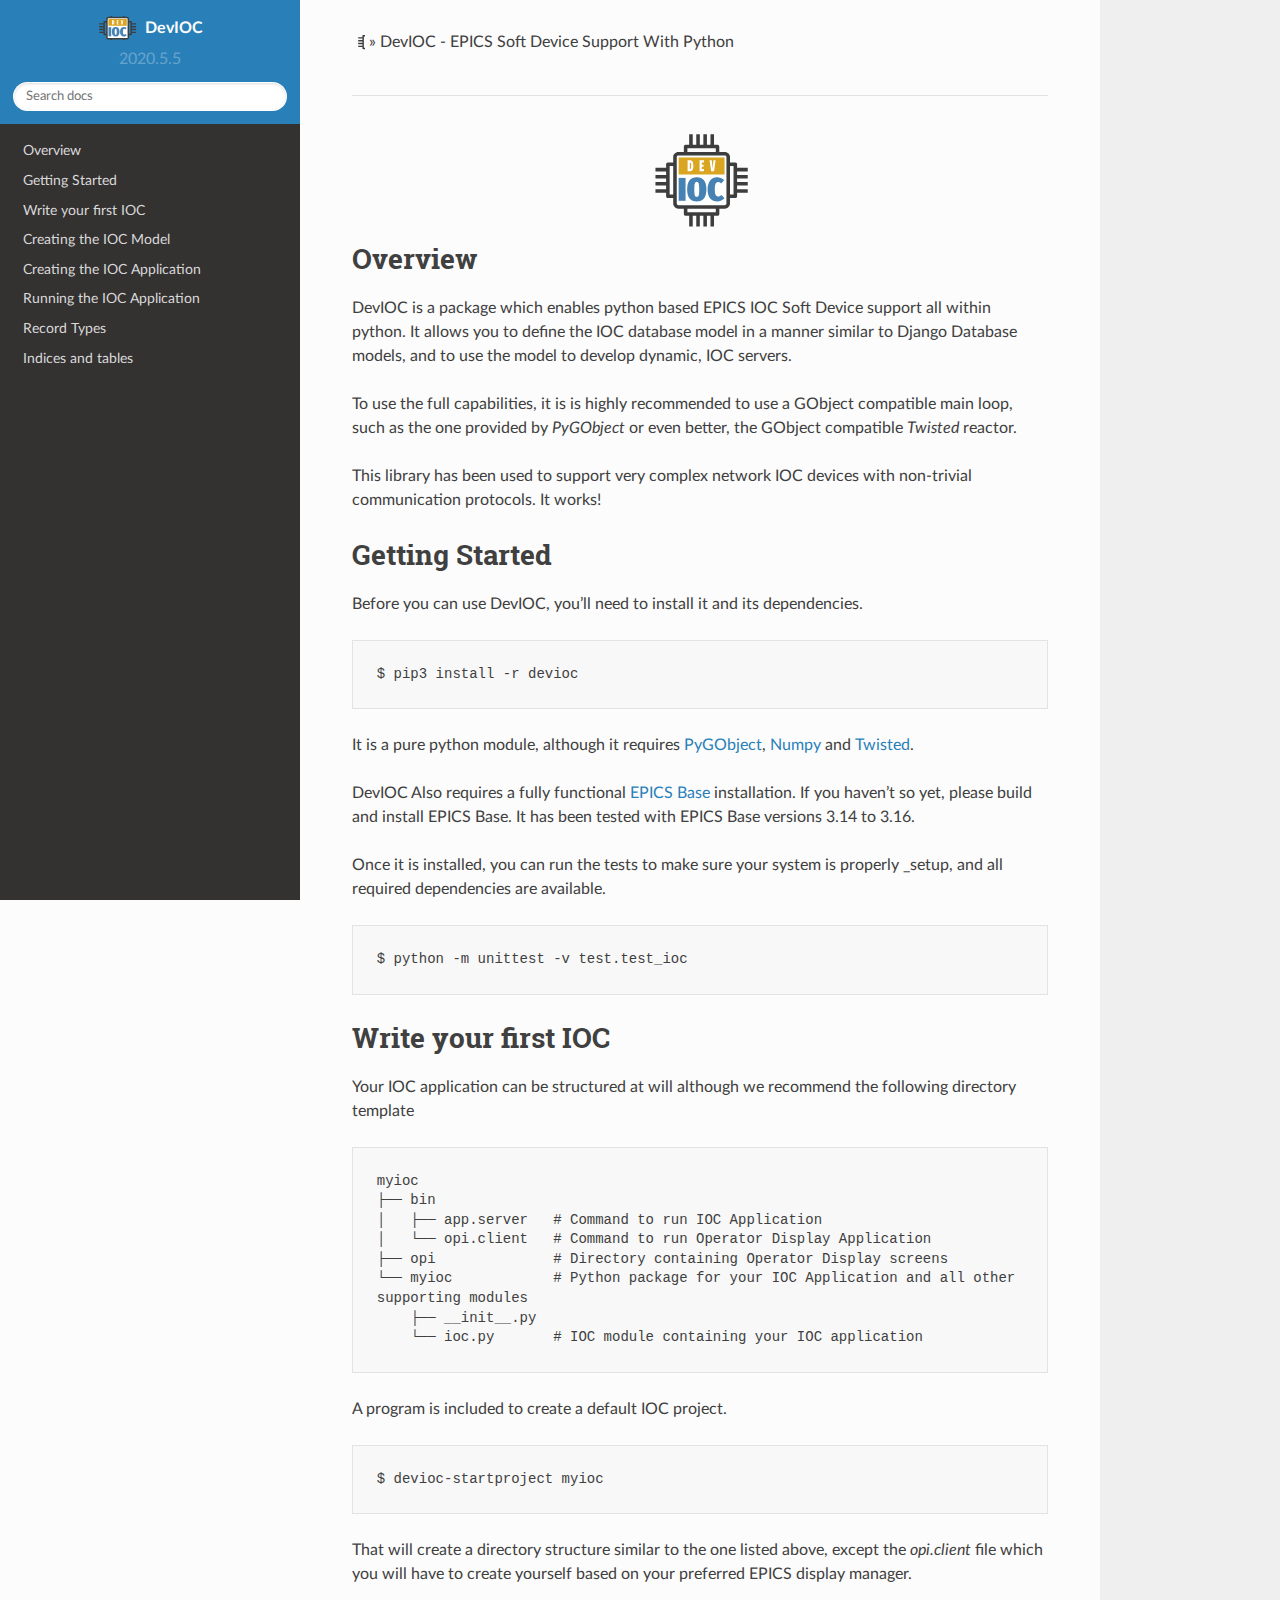
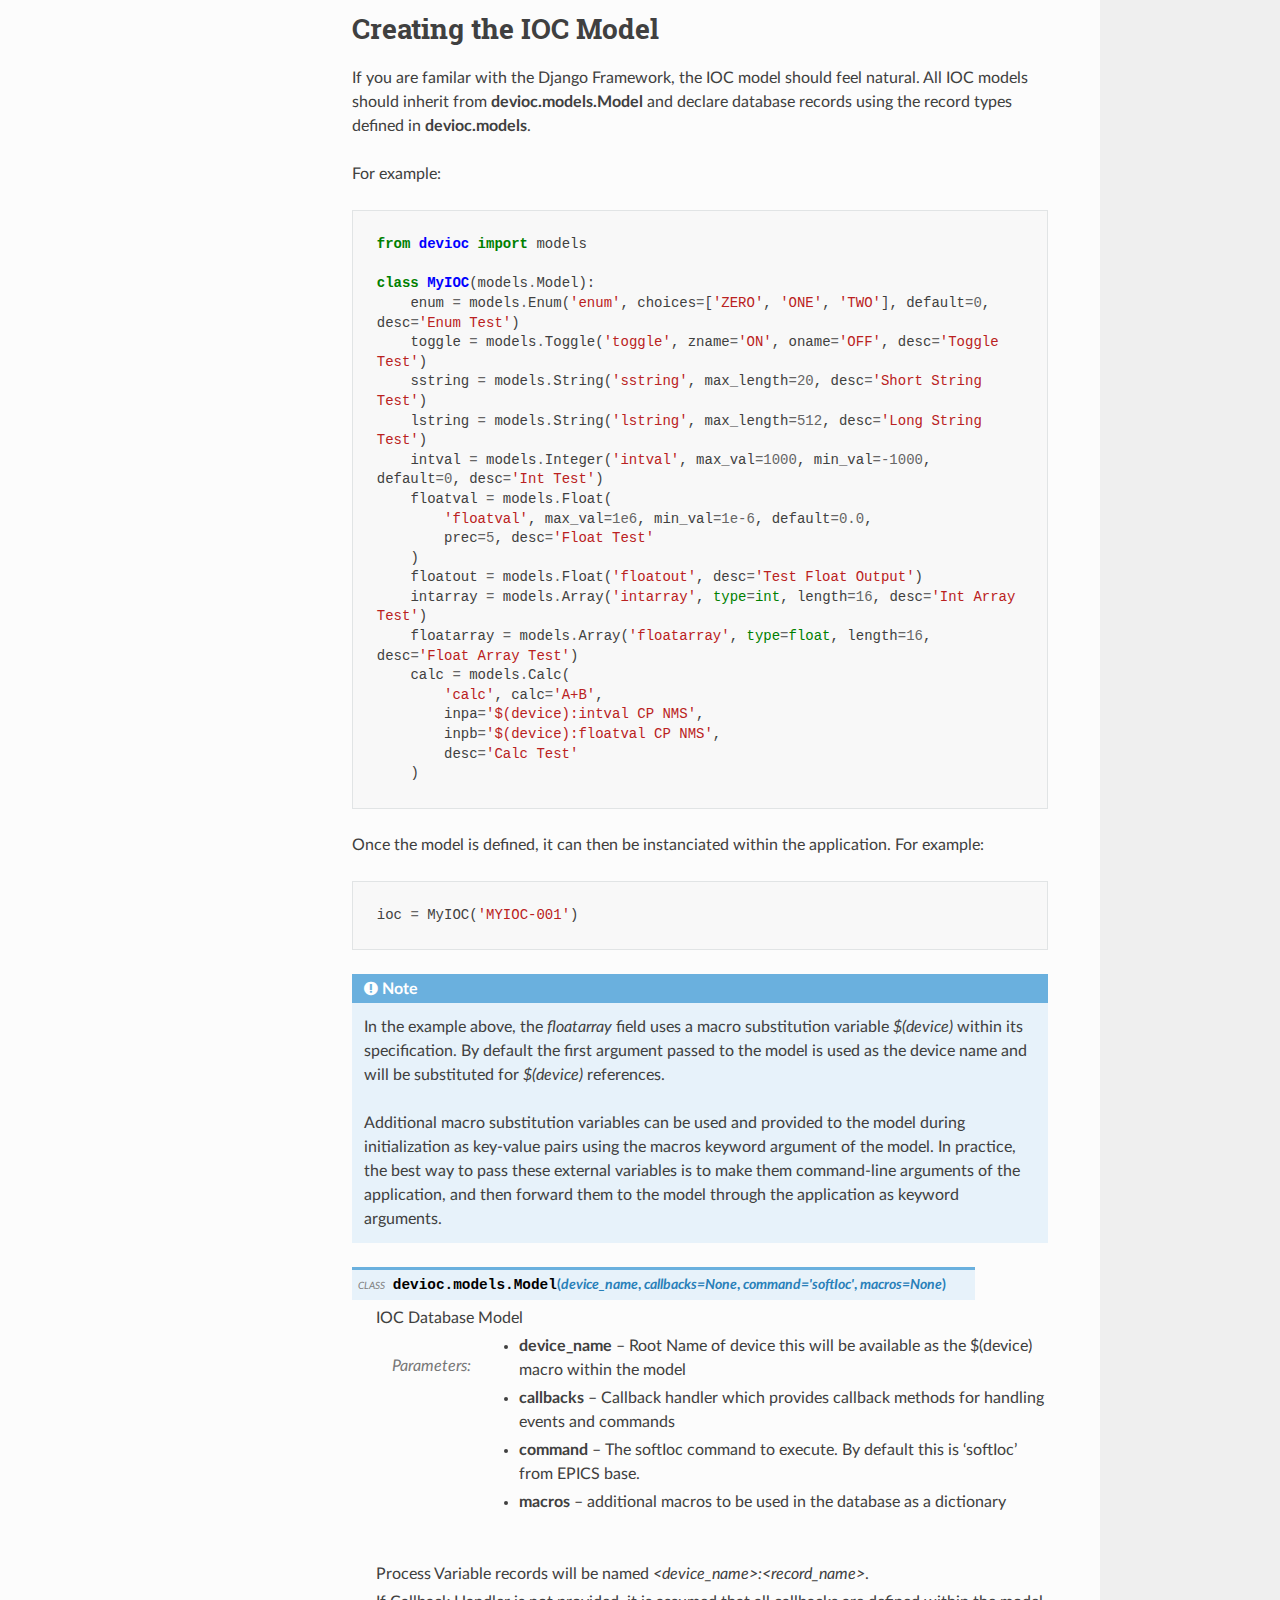
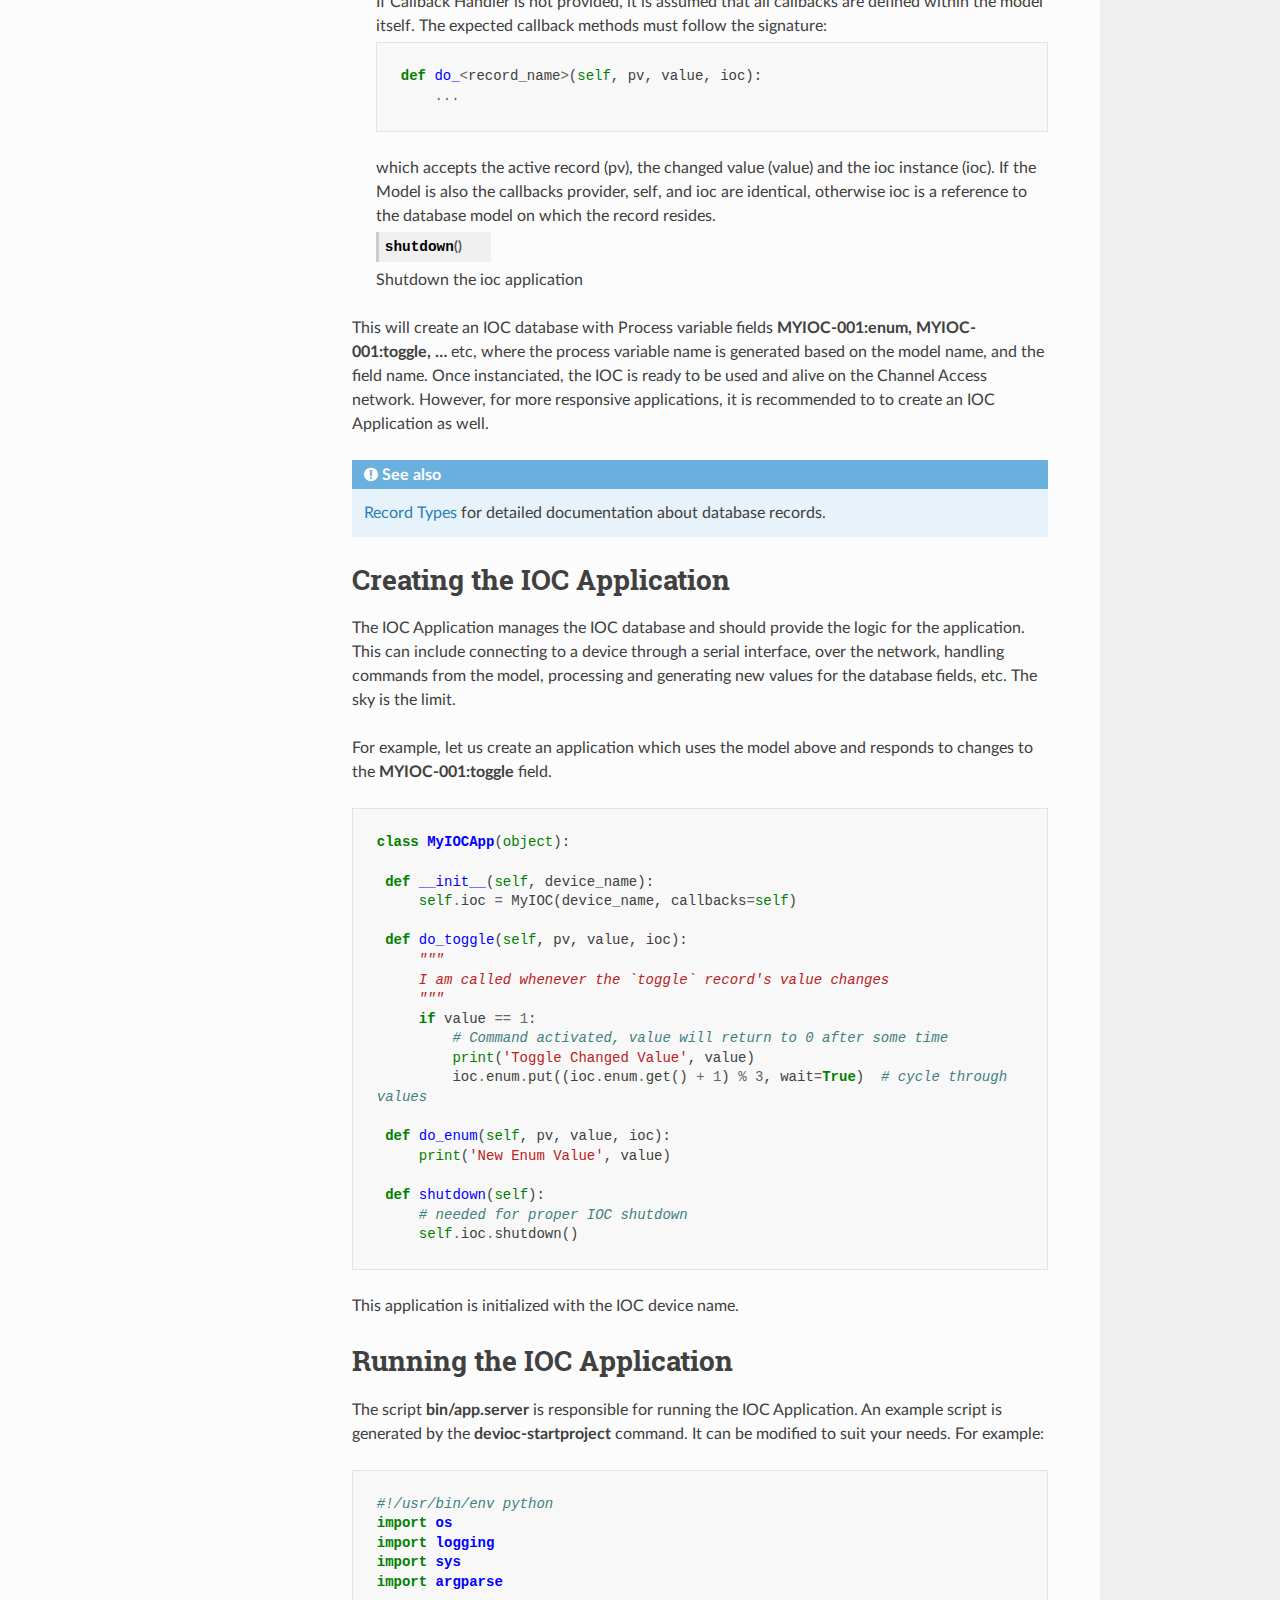
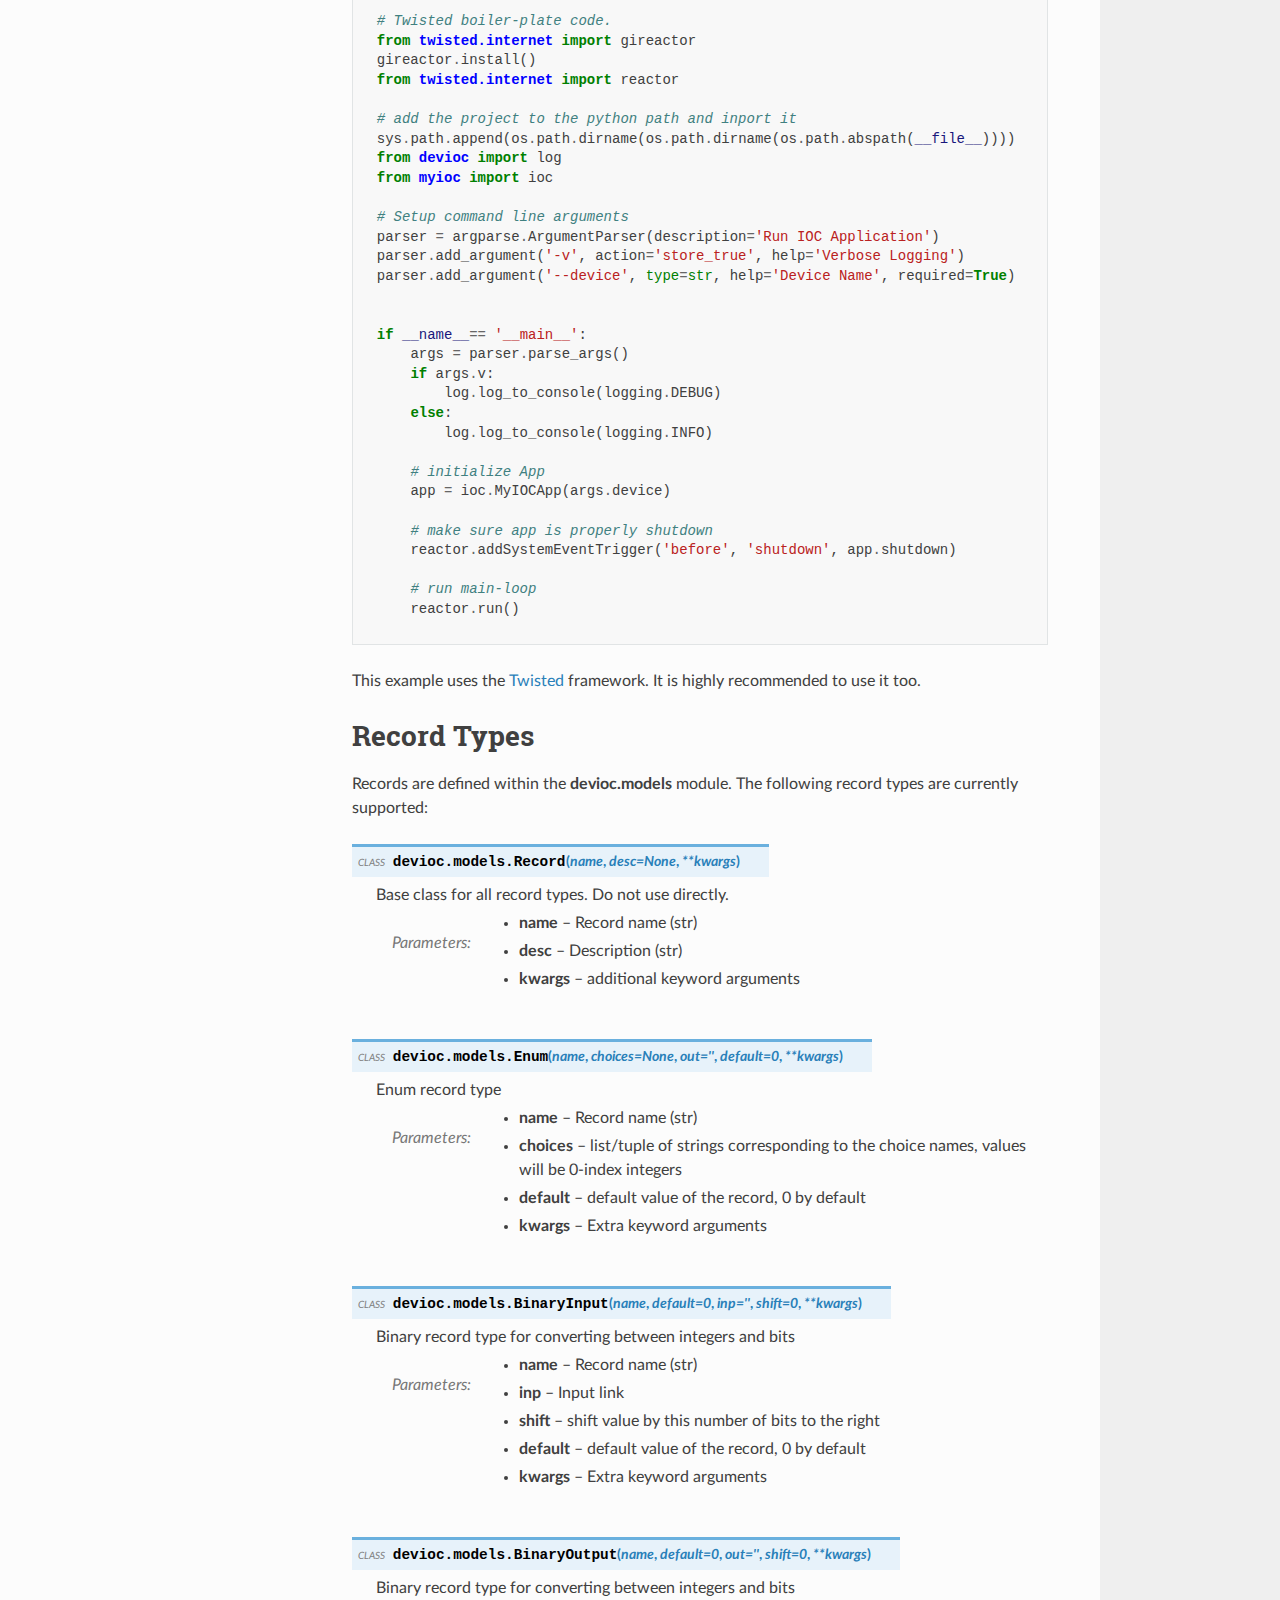
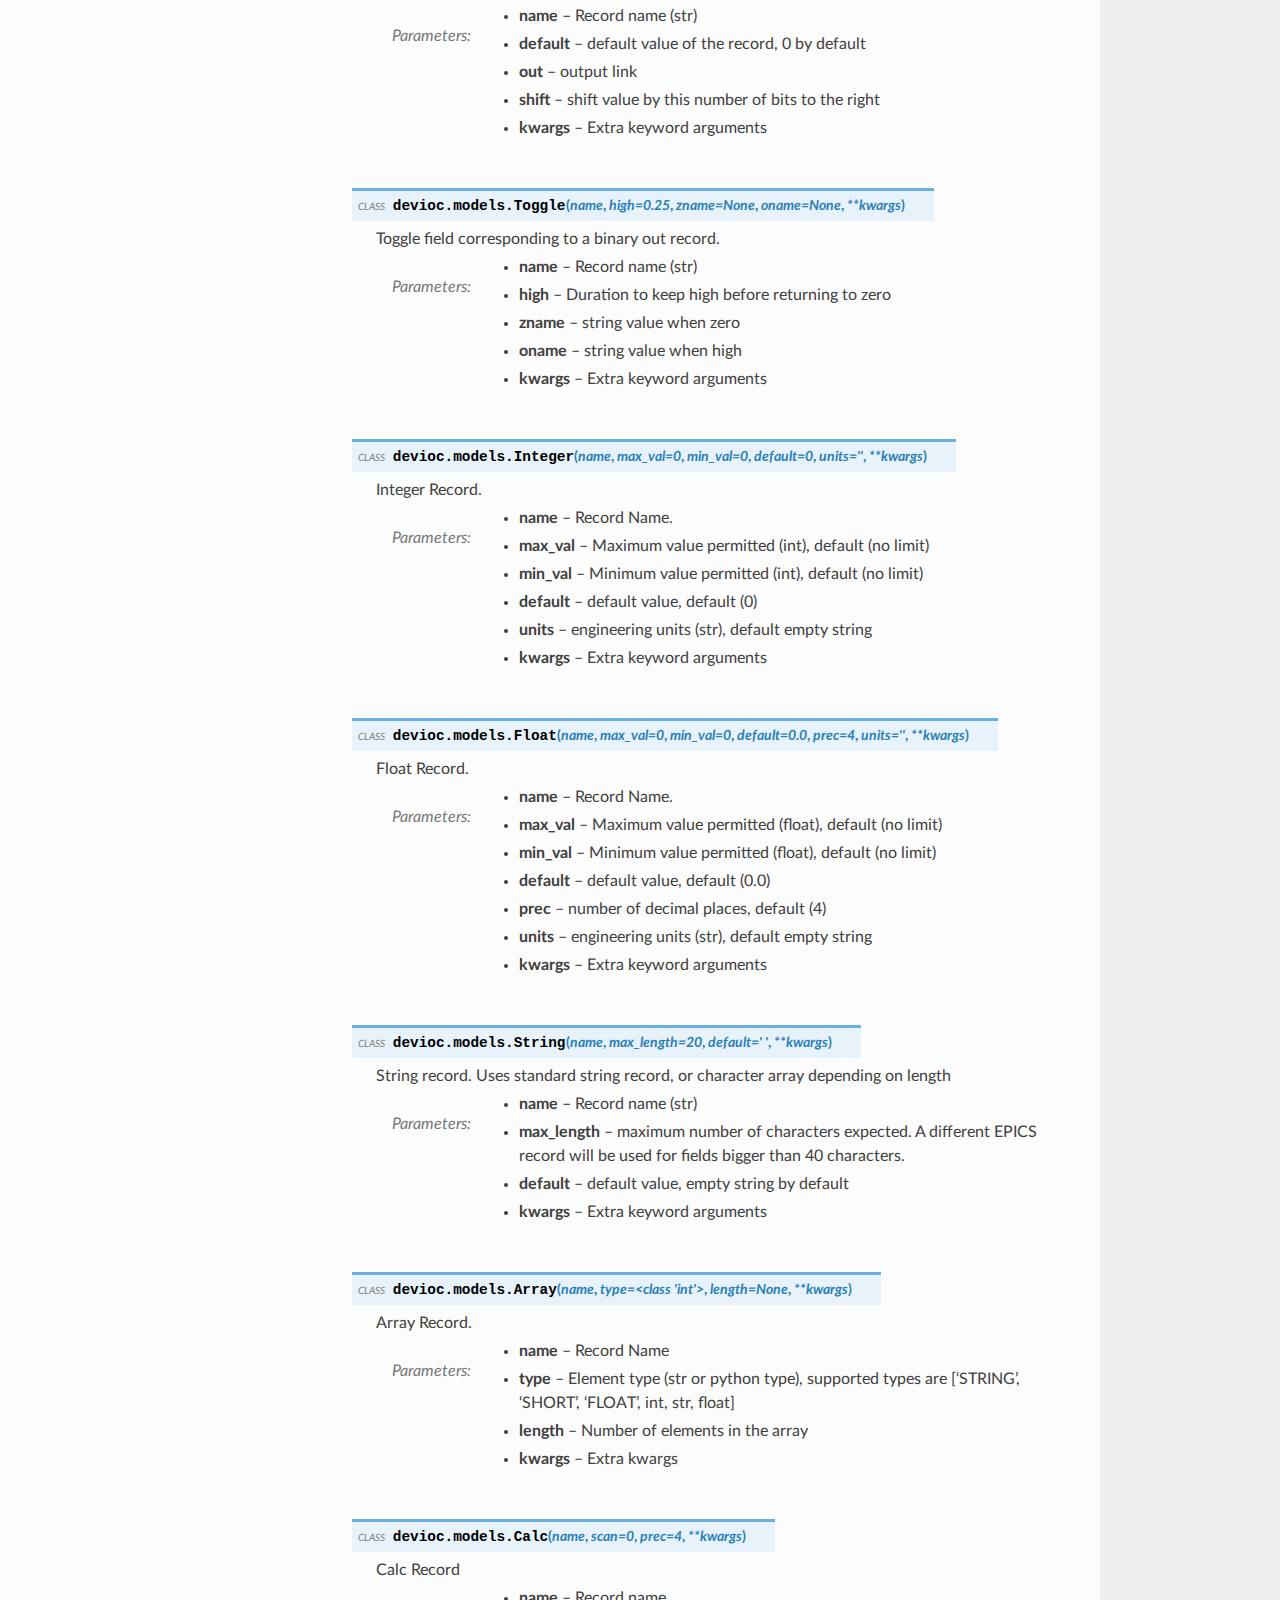
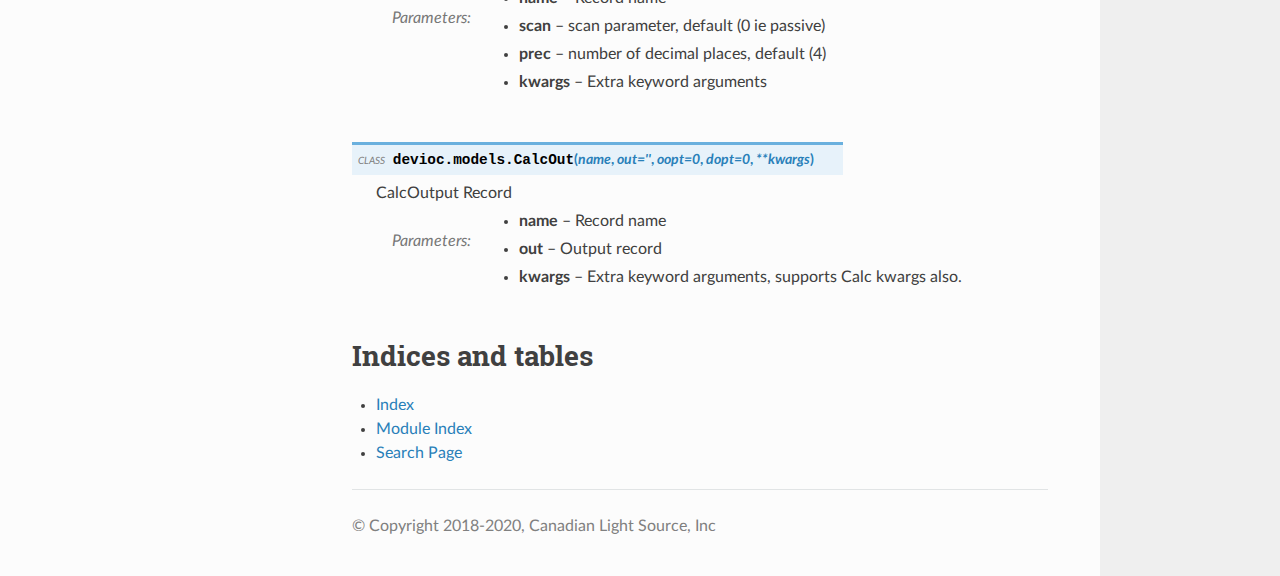
==== commit 35a8a1a7: "Rebuild" ====
--- a/index.html
+++ b/index.html
@@ -7,7 +7,7 @@
   
   <meta name="viewport" content="width=device-width, initial-scale=1.0">
   
-  <title>DevIOC - EPICS Soft Device Support With Python &mdash; DevIOC 2020.5.4 documentation</title>
+  <title>DevIOC - EPICS Soft Device Support With Python &mdash; DevIOC 2020.5.5 documentation</title>
   
 
   
@@ -59,7 +59,7 @@
             
             
               <div class="version">
-                2020.5.4
+                2020.5.5
               </div>
             
           
@@ -244,7 +244,7 @@
 <p>In the example above, the <cite>floatarray</cite> field uses a macro substitution variable <cite>$(device)</cite> within its specification.
 By default the first argument passed to the model is used as the device name and will be substituted for <cite>$(device)</cite>
 references.</p>
-<p>Additional macro substitution variables can be used provided to the model during initialization as key-value pairs
+<p>Additional macro substitution variables can be used and provided to the model during initialization as key-value pairs
 using the macros keyword argument of the model. In practice, the best way to pass these external variables is to make
 them command-line arguments of the application, and then forward them to the model through the application as
 keyword arguments.</p>
@@ -252,7 +252,28 @@
 <dl class="py class">
 <dt id="devioc.models.Model">
 <em class="property">class </em><code class="sig-prename descclassname">devioc.models.</code><code class="sig-name descname">Model</code><span class="sig-paren">(</span><em class="sig-param"><span class="n">device_name</span></em>, <em class="sig-param"><span class="n">callbacks</span><span class="o">=</span><span class="default_value">None</span></em>, <em class="sig-param"><span class="n">command</span><span class="o">=</span><span class="default_value">'softIoc'</span></em>, <em class="sig-param"><span class="n">macros</span><span class="o">=</span><span class="default_value">None</span></em><span class="sig-paren">)</span><a class="headerlink" href="#devioc.models.Model" title="Permalink to this definition">¶</a></dt>
-<dd><dl class="py method">
+<dd><p>IOC Database Model</p>
+<dl class="field-list simple">
+<dt class="field-odd">Parameters</dt>
+<dd class="field-odd"><ul class="simple">
+<li><p><strong>device_name</strong> – Root Name of device this will be available as the $(device) macro within the model</p></li>
+<li><p><strong>callbacks</strong> – Callback handler which provides callback methods for handling events and commands</p></li>
+<li><p><strong>command</strong> – The softIoc command to execute. By default this is ‘softIoc’ from EPICS base.</p></li>
+<li><p><strong>macros</strong> – additional macros to be used in the database as a dictionary</p></li>
+</ul>
+</dd>
+</dl>
+<p>Process Variable records will be named <em>&lt;device_name&gt;:&lt;record_name&gt;</em>.</p>
+<p>If Callback Handler is not provided, it is assumed that all callbacks are defined within the model itself.
+The expected callback methods must follow the signature:</p>
+<div class="highlight-python notranslate"><div class="highlight"><pre><span></span><span class="k">def</span> <span class="nf">do_</span><span class="o">&lt;</span><span class="n">record_name</span><span class="o">&gt;</span><span class="p">(</span><span class="bp">self</span><span class="p">,</span> <span class="n">pv</span><span class="p">,</span> <span class="n">value</span><span class="p">,</span> <span class="n">ioc</span><span class="p">):</span>
+    <span class="o">...</span>
+</pre></div>
+</div>
+<p>which accepts the active record (pv), the changed value (value) and the ioc instance (ioc). If the Model
+is also the callbacks provider, self, and ioc are identical, otherwise ioc is a reference to the database
+model on which the record resides.</p>
+<dl class="py method">
 <dt id="devioc.models.Model.shutdown">
 <code class="sig-name descname">shutdown</code><span class="sig-paren">(</span><span class="sig-paren">)</span><a class="headerlink" href="#devioc.models.Model.shutdown" title="Permalink to this definition">¶</a></dt>
 <dd><p>Shutdown the ioc application</p>
@@ -352,57 +373,184 @@
 <dl class="py class">
 <dt id="devioc.models.Record">
 <em class="property">class </em><code class="sig-prename descclassname">devioc.models.</code><code class="sig-name descname">Record</code><span class="sig-paren">(</span><em class="sig-param"><span class="n">name</span></em>, <em class="sig-param"><span class="n">desc</span><span class="o">=</span><span class="default_value">None</span></em>, <em class="sig-param"><span class="o">**</span><span class="n">kwargs</span></em><span class="sig-paren">)</span><a class="headerlink" href="#devioc.models.Record" title="Permalink to this definition">¶</a></dt>
-<dd></dd></dl>
+<dd><p>Base class for all record types. Do not use directly.</p>
+<dl class="field-list simple">
+<dt class="field-odd">Parameters</dt>
+<dd class="field-odd"><ul class="simple">
+<li><p><strong>name</strong> – Record name (str)</p></li>
+<li><p><strong>desc</strong> – Description (str)</p></li>
+<li><p><strong>kwargs</strong> – additional keyword arguments</p></li>
+</ul>
+</dd>
+</dl>
+</dd></dl>
 
 <dl class="py class">
 <dt id="devioc.models.Enum">
 <em class="property">class </em><code class="sig-prename descclassname">devioc.models.</code><code class="sig-name descname">Enum</code><span class="sig-paren">(</span><em class="sig-param"><span class="n">name</span></em>, <em class="sig-param"><span class="n">choices</span><span class="o">=</span><span class="default_value">None</span></em>, <em class="sig-param"><span class="n">out</span><span class="o">=</span><span class="default_value">''</span></em>, <em class="sig-param"><span class="n">default</span><span class="o">=</span><span class="default_value">0</span></em>, <em class="sig-param"><span class="o">**</span><span class="n">kwargs</span></em><span class="sig-paren">)</span><a class="headerlink" href="#devioc.models.Enum" title="Permalink to this definition">¶</a></dt>
-<dd></dd></dl>
+<dd><p>Enum record type</p>
+<dl class="field-list simple">
+<dt class="field-odd">Parameters</dt>
+<dd class="field-odd"><ul class="simple">
+<li><p><strong>name</strong> – Record name (str)</p></li>
+<li><p><strong>choices</strong> – list/tuple of strings corresponding to the choice names, values will be 0-index integers</p></li>
+<li><p><strong>default</strong> – default value of the record, 0 by default</p></li>
+<li><p><strong>kwargs</strong> – Extra keyword arguments</p></li>
+</ul>
+</dd>
+</dl>
+</dd></dl>
 
 <dl class="py class">
 <dt id="devioc.models.BinaryInput">
 <em class="property">class </em><code class="sig-prename descclassname">devioc.models.</code><code class="sig-name descname">BinaryInput</code><span class="sig-paren">(</span><em class="sig-param"><span class="n">name</span></em>, <em class="sig-param"><span class="n">default</span><span class="o">=</span><span class="default_value">0</span></em>, <em class="sig-param"><span class="n">inp</span><span class="o">=</span><span class="default_value">''</span></em>, <em class="sig-param"><span class="n">shift</span><span class="o">=</span><span class="default_value">0</span></em>, <em class="sig-param"><span class="o">**</span><span class="n">kwargs</span></em><span class="sig-paren">)</span><a class="headerlink" href="#devioc.models.BinaryInput" title="Permalink to this definition">¶</a></dt>
-<dd></dd></dl>
+<dd><p>Binary record type for converting between integers and bits</p>
+<dl class="field-list simple">
+<dt class="field-odd">Parameters</dt>
+<dd class="field-odd"><ul class="simple">
+<li><p><strong>name</strong> – Record name (str)</p></li>
+<li><p><strong>inp</strong> – Input link</p></li>
+<li><p><strong>shift</strong> – shift value by this number of bits to the right</p></li>
+<li><p><strong>default</strong> – default value of the record, 0 by default</p></li>
+<li><p><strong>kwargs</strong> – Extra keyword arguments</p></li>
+</ul>
+</dd>
+</dl>
+</dd></dl>
 
 <dl class="py class">
 <dt id="devioc.models.BinaryOutput">
 <em class="property">class </em><code class="sig-prename descclassname">devioc.models.</code><code class="sig-name descname">BinaryOutput</code><span class="sig-paren">(</span><em class="sig-param"><span class="n">name</span></em>, <em class="sig-param"><span class="n">default</span><span class="o">=</span><span class="default_value">0</span></em>, <em class="sig-param"><span class="n">out</span><span class="o">=</span><span class="default_value">''</span></em>, <em class="sig-param"><span class="n">shift</span><span class="o">=</span><span class="default_value">0</span></em>, <em class="sig-param"><span class="o">**</span><span class="n">kwargs</span></em><span class="sig-paren">)</span><a class="headerlink" href="#devioc.models.BinaryOutput" title="Permalink to this definition">¶</a></dt>
-<dd></dd></dl>
+<dd><p>Binary record type for converting between integers and bits</p>
+<dl class="field-list simple">
+<dt class="field-odd">Parameters</dt>
+<dd class="field-odd"><ul class="simple">
+<li><p><strong>name</strong> – Record name (str)</p></li>
+<li><p><strong>default</strong> – default value of the record, 0 by default</p></li>
+<li><p><strong>out</strong> – output link</p></li>
+<li><p><strong>shift</strong> – shift value by this number of bits to the right</p></li>
+<li><p><strong>kwargs</strong> – Extra keyword arguments</p></li>
+</ul>
+</dd>
+</dl>
+</dd></dl>
 
 <dl class="py class">
 <dt id="devioc.models.Toggle">
 <em class="property">class </em><code class="sig-prename descclassname">devioc.models.</code><code class="sig-name descname">Toggle</code><span class="sig-paren">(</span><em class="sig-param"><span class="n">name</span></em>, <em class="sig-param"><span class="n">high</span><span class="o">=</span><span class="default_value">0.25</span></em>, <em class="sig-param"><span class="n">zname</span><span class="o">=</span><span class="default_value">None</span></em>, <em class="sig-param"><span class="n">oname</span><span class="o">=</span><span class="default_value">None</span></em>, <em class="sig-param"><span class="o">**</span><span class="n">kwargs</span></em><span class="sig-paren">)</span><a class="headerlink" href="#devioc.models.Toggle" title="Permalink to this definition">¶</a></dt>
-<dd></dd></dl>
+<dd><p>Toggle field corresponding to a binary out record.</p>
+<dl class="field-list simple">
+<dt class="field-odd">Parameters</dt>
+<dd class="field-odd"><ul class="simple">
+<li><p><strong>name</strong> – Record name (str)</p></li>
+<li><p><strong>high</strong> – Duration to keep high before returning to zero</p></li>
+<li><p><strong>zname</strong> – string value when zero</p></li>
+<li><p><strong>oname</strong> – string value when high</p></li>
+<li><p><strong>kwargs</strong> – Extra keyword arguments</p></li>
+</ul>
+</dd>
+</dl>
+</dd></dl>
 
 <dl class="py class">
 <dt id="devioc.models.Integer">
 <em class="property">class </em><code class="sig-prename descclassname">devioc.models.</code><code class="sig-name descname">Integer</code><span class="sig-paren">(</span><em class="sig-param"><span class="n">name</span></em>, <em class="sig-param"><span class="n">max_val</span><span class="o">=</span><span class="default_value">0</span></em>, <em class="sig-param"><span class="n">min_val</span><span class="o">=</span><span class="default_value">0</span></em>, <em class="sig-param"><span class="n">default</span><span class="o">=</span><span class="default_value">0</span></em>, <em class="sig-param"><span class="n">units</span><span class="o">=</span><span class="default_value">''</span></em>, <em class="sig-param"><span class="o">**</span><span class="n">kwargs</span></em><span class="sig-paren">)</span><a class="headerlink" href="#devioc.models.Integer" title="Permalink to this definition">¶</a></dt>
-<dd></dd></dl>
+<dd><p>Integer Record.</p>
+<dl class="field-list simple">
+<dt class="field-odd">Parameters</dt>
+<dd class="field-odd"><ul class="simple">
+<li><p><strong>name</strong> – Record Name.</p></li>
+<li><p><strong>max_val</strong> – Maximum value permitted (int), default (no limit)</p></li>
+<li><p><strong>min_val</strong> – Minimum value permitted (int), default (no limit)</p></li>
+<li><p><strong>default</strong> – default value, default (0)</p></li>
+<li><p><strong>units</strong> – engineering units (str), default empty string</p></li>
+<li><p><strong>kwargs</strong> – Extra keyword arguments</p></li>
+</ul>
+</dd>
+</dl>
+</dd></dl>
 
 <dl class="py class">
 <dt id="devioc.models.Float">
 <em class="property">class </em><code class="sig-prename descclassname">devioc.models.</code><code class="sig-name descname">Float</code><span class="sig-paren">(</span><em class="sig-param"><span class="n">name</span></em>, <em class="sig-param"><span class="n">max_val</span><span class="o">=</span><span class="default_value">0</span></em>, <em class="sig-param"><span class="n">min_val</span><span class="o">=</span><span class="default_value">0</span></em>, <em class="sig-param"><span class="n">default</span><span class="o">=</span><span class="default_value">0.0</span></em>, <em class="sig-param"><span class="n">prec</span><span class="o">=</span><span class="default_value">4</span></em>, <em class="sig-param"><span class="n">units</span><span class="o">=</span><span class="default_value">''</span></em>, <em class="sig-param"><span class="o">**</span><span class="n">kwargs</span></em><span class="sig-paren">)</span><a class="headerlink" href="#devioc.models.Float" title="Permalink to this definition">¶</a></dt>
-<dd></dd></dl>
+<dd><p>Float Record.</p>
+<dl class="field-list simple">
+<dt class="field-odd">Parameters</dt>
+<dd class="field-odd"><ul class="simple">
+<li><p><strong>name</strong> – Record Name.</p></li>
+<li><p><strong>max_val</strong> – Maximum value permitted (float), default (no limit)</p></li>
+<li><p><strong>min_val</strong> – Minimum value permitted (float), default (no limit)</p></li>
+<li><p><strong>default</strong> – default value, default (0.0)</p></li>
+<li><p><strong>prec</strong> – number of decimal places, default (4)</p></li>
+<li><p><strong>units</strong> – engineering units (str), default empty string</p></li>
+<li><p><strong>kwargs</strong> – Extra keyword arguments</p></li>
+</ul>
+</dd>
+</dl>
+</dd></dl>
 
 <dl class="py class">
 <dt id="devioc.models.String">
 <em class="property">class </em><code class="sig-prename descclassname">devioc.models.</code><code class="sig-name descname">String</code><span class="sig-paren">(</span><em class="sig-param"><span class="n">name</span></em>, <em class="sig-param"><span class="n">max_length</span><span class="o">=</span><span class="default_value">20</span></em>, <em class="sig-param"><span class="n">default</span><span class="o">=</span><span class="default_value">' '</span></em>, <em class="sig-param"><span class="o">**</span><span class="n">kwargs</span></em><span class="sig-paren">)</span><a class="headerlink" href="#devioc.models.String" title="Permalink to this definition">¶</a></dt>
-<dd></dd></dl>
+<dd><p>String record. Uses standard string record, or character array depending on length</p>
+<dl class="field-list simple">
+<dt class="field-odd">Parameters</dt>
+<dd class="field-odd"><ul class="simple">
+<li><p><strong>name</strong> – Record name (str)</p></li>
+<li><p><strong>max_length</strong> – maximum number of characters expected. A different EPICS record will be used for fields bigger than 40 characters.</p></li>
+<li><p><strong>default</strong> – default value, empty string by default</p></li>
+<li><p><strong>kwargs</strong> – Extra keyword arguments</p></li>
+</ul>
+</dd>
+</dl>
+</dd></dl>
 
 <dl class="py class">
 <dt id="devioc.models.Array">
 <em class="property">class </em><code class="sig-prename descclassname">devioc.models.</code><code class="sig-name descname">Array</code><span class="sig-paren">(</span><em class="sig-param">name</em>, <em class="sig-param">type=&lt;class 'int'&gt;</em>, <em class="sig-param">length=None</em>, <em class="sig-param">**kwargs</em><span class="sig-paren">)</span><a class="headerlink" href="#devioc.models.Array" title="Permalink to this definition">¶</a></dt>
-<dd></dd></dl>
+<dd><p>Array Record.</p>
+<dl class="field-list simple">
+<dt class="field-odd">Parameters</dt>
+<dd class="field-odd"><ul class="simple">
+<li><p><strong>name</strong> – Record Name</p></li>
+<li><p><strong>type</strong> – Element type (str or python type), supported types are [‘STRING’, ‘SHORT’, ‘FLOAT’, int, str, float]</p></li>
+<li><p><strong>length</strong> – Number of elements in the array</p></li>
+<li><p><strong>kwargs</strong> – Extra kwargs</p></li>
+</ul>
+</dd>
+</dl>
+</dd></dl>
 
 <dl class="py class">
 <dt id="devioc.models.Calc">
 <em class="property">class </em><code class="sig-prename descclassname">devioc.models.</code><code class="sig-name descname">Calc</code><span class="sig-paren">(</span><em class="sig-param"><span class="n">name</span></em>, <em class="sig-param"><span class="n">scan</span><span class="o">=</span><span class="default_value">0</span></em>, <em class="sig-param"><span class="n">prec</span><span class="o">=</span><span class="default_value">4</span></em>, <em class="sig-param"><span class="o">**</span><span class="n">kwargs</span></em><span class="sig-paren">)</span><a class="headerlink" href="#devioc.models.Calc" title="Permalink to this definition">¶</a></dt>
-<dd></dd></dl>
+<dd><p>Calc Record</p>
+<dl class="field-list simple">
+<dt class="field-odd">Parameters</dt>
+<dd class="field-odd"><ul class="simple">
+<li><p><strong>name</strong> – Record name</p></li>
+<li><p><strong>scan</strong> – scan parameter, default (0 ie passive)</p></li>
+<li><p><strong>prec</strong> – number of decimal places, default (4)</p></li>
+<li><p><strong>kwargs</strong> – Extra keyword arguments</p></li>
+</ul>
+</dd>
+</dl>
+</dd></dl>
 
 <dl class="py class">
 <dt id="devioc.models.CalcOut">
 <em class="property">class </em><code class="sig-prename descclassname">devioc.models.</code><code class="sig-name descname">CalcOut</code><span class="sig-paren">(</span><em class="sig-param"><span class="n">name</span></em>, <em class="sig-param"><span class="n">out</span><span class="o">=</span><span class="default_value">''</span></em>, <em class="sig-param"><span class="n">oopt</span><span class="o">=</span><span class="default_value">0</span></em>, <em class="sig-param"><span class="n">dopt</span><span class="o">=</span><span class="default_value">0</span></em>, <em class="sig-param"><span class="o">**</span><span class="n">kwargs</span></em><span class="sig-paren">)</span><a class="headerlink" href="#devioc.models.CalcOut" title="Permalink to this definition">¶</a></dt>
-<dd></dd></dl>
+<dd><p>CalcOutput Record</p>
+<dl class="field-list simple">
+<dt class="field-odd">Parameters</dt>
+<dd class="field-odd"><ul class="simple">
+<li><p><strong>name</strong> – Record name</p></li>
+<li><p><strong>out</strong> – Output record</p></li>
+<li><p><strong>kwargs</strong> – Extra keyword arguments, supports Calc kwargs also.</p></li>
+</ul>
+</dd>
+</dl>
+</dd></dl>
 
 </div>
 <div class="section" id="indices-and-tables">
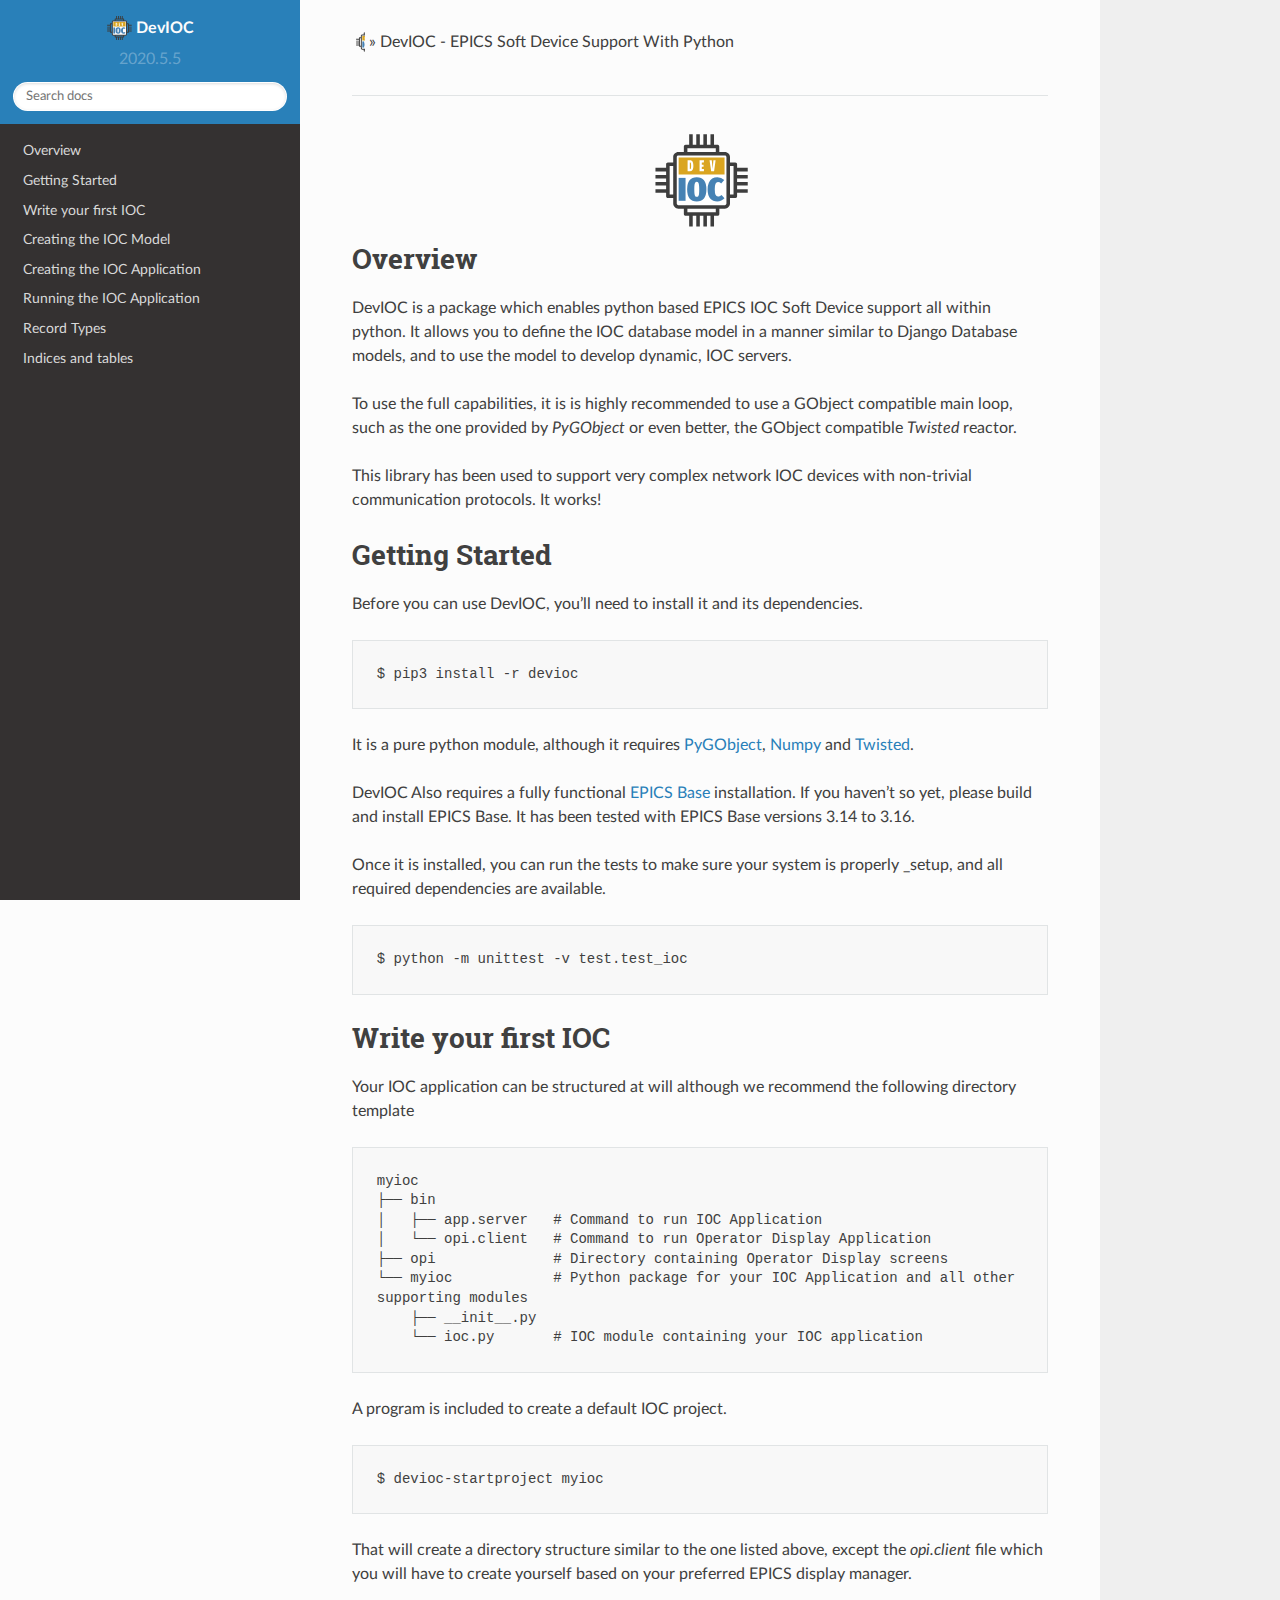
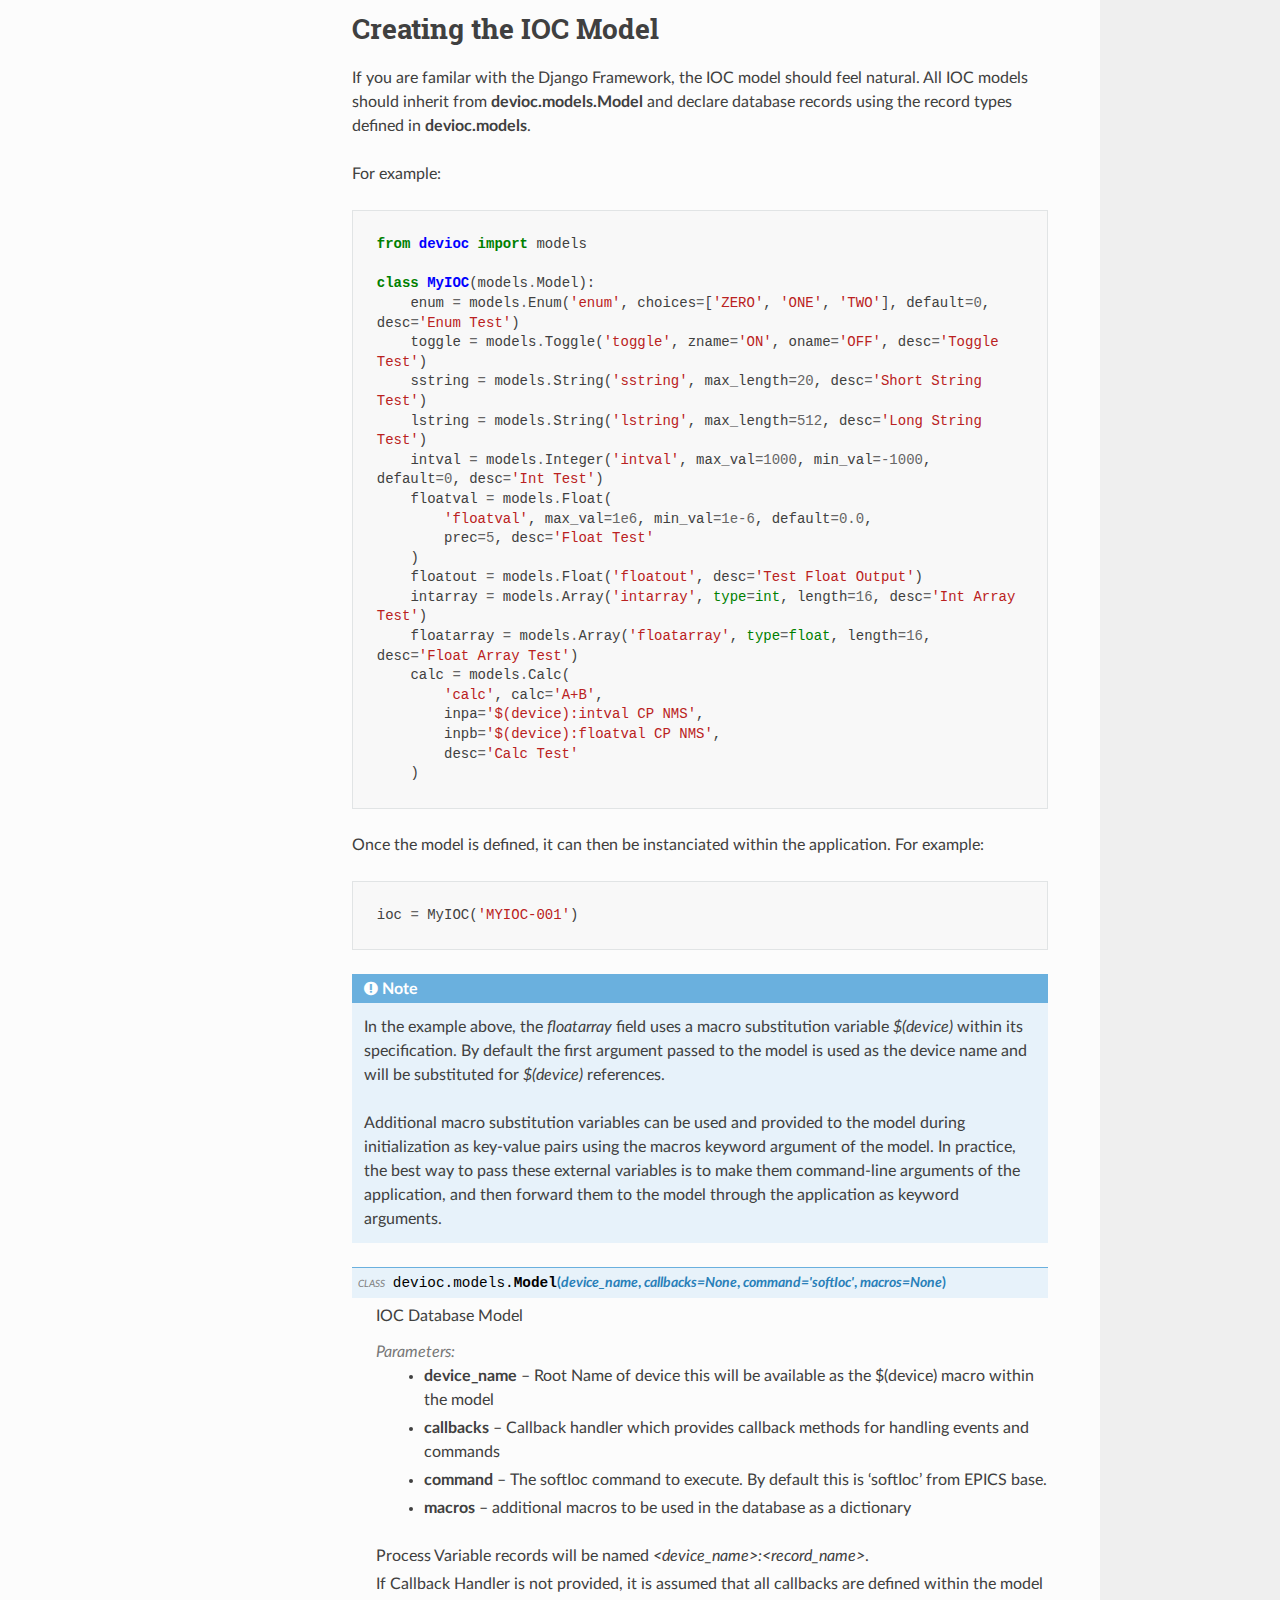
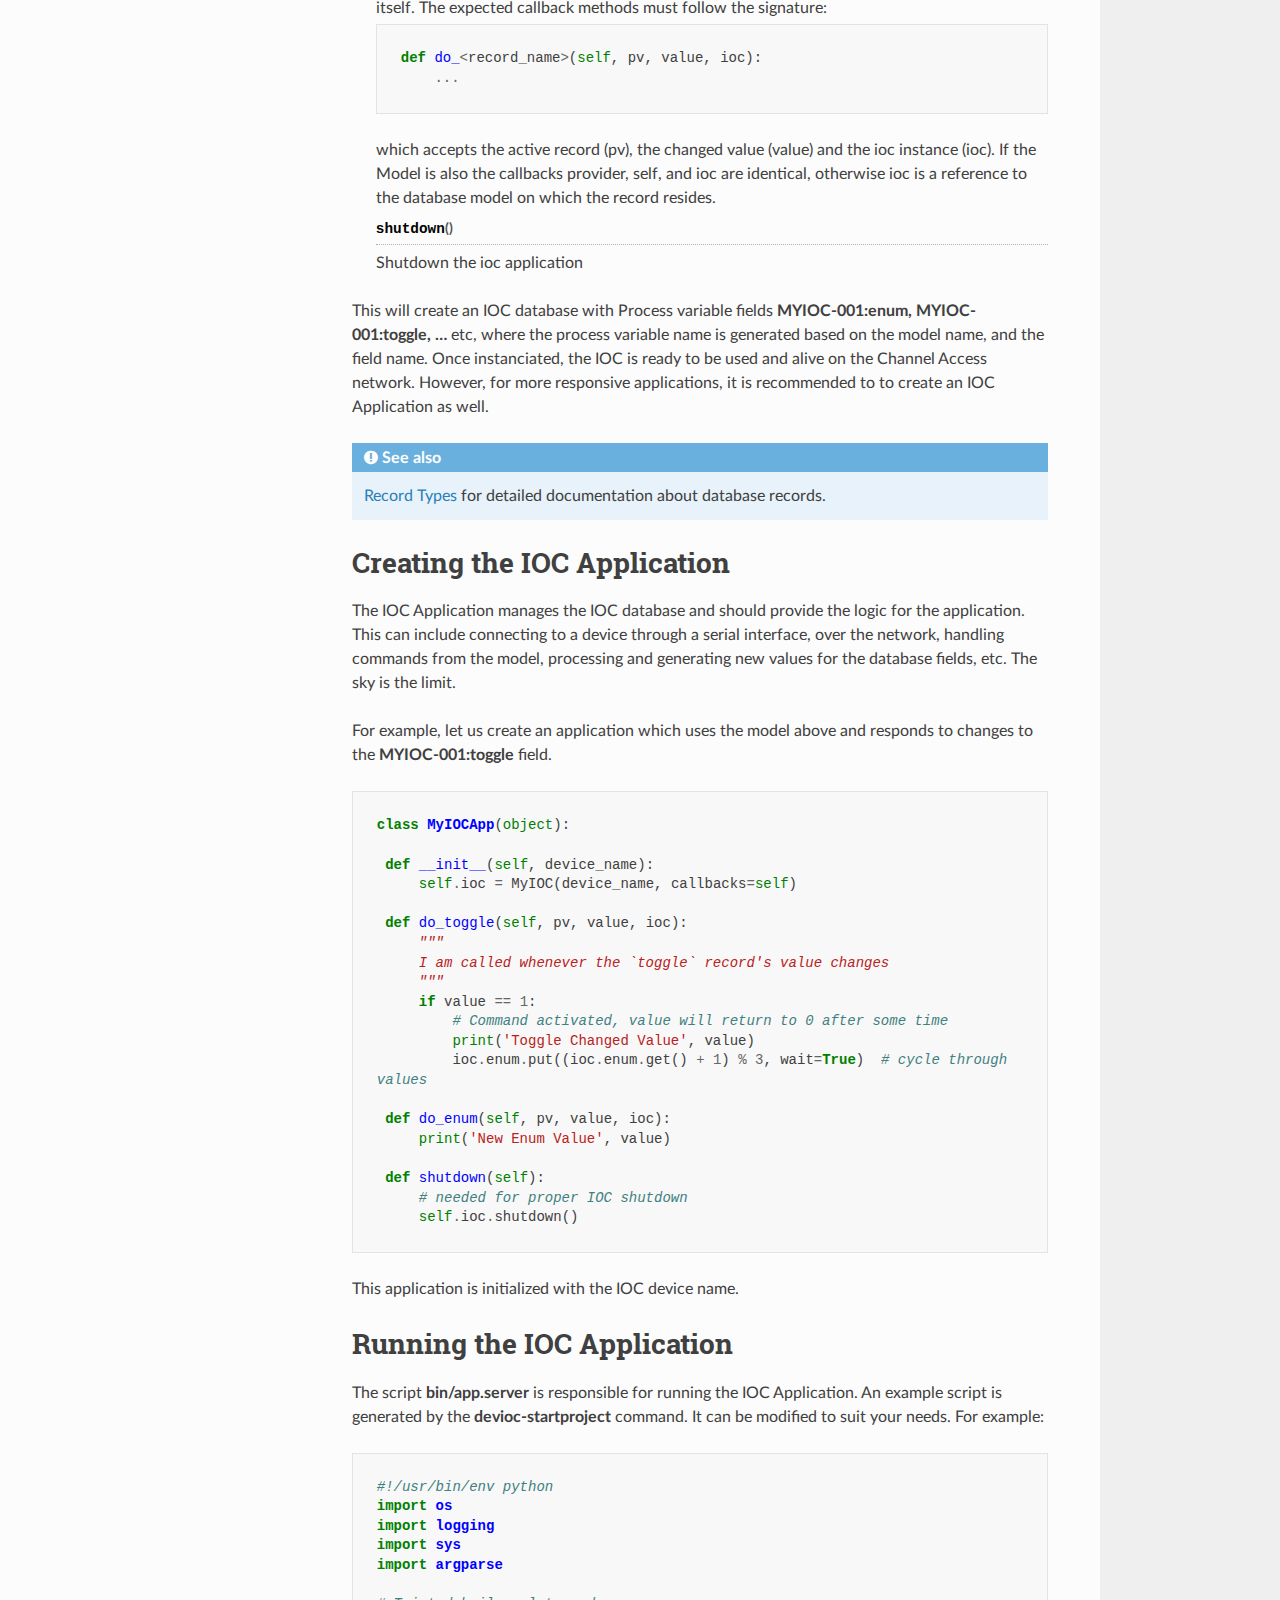
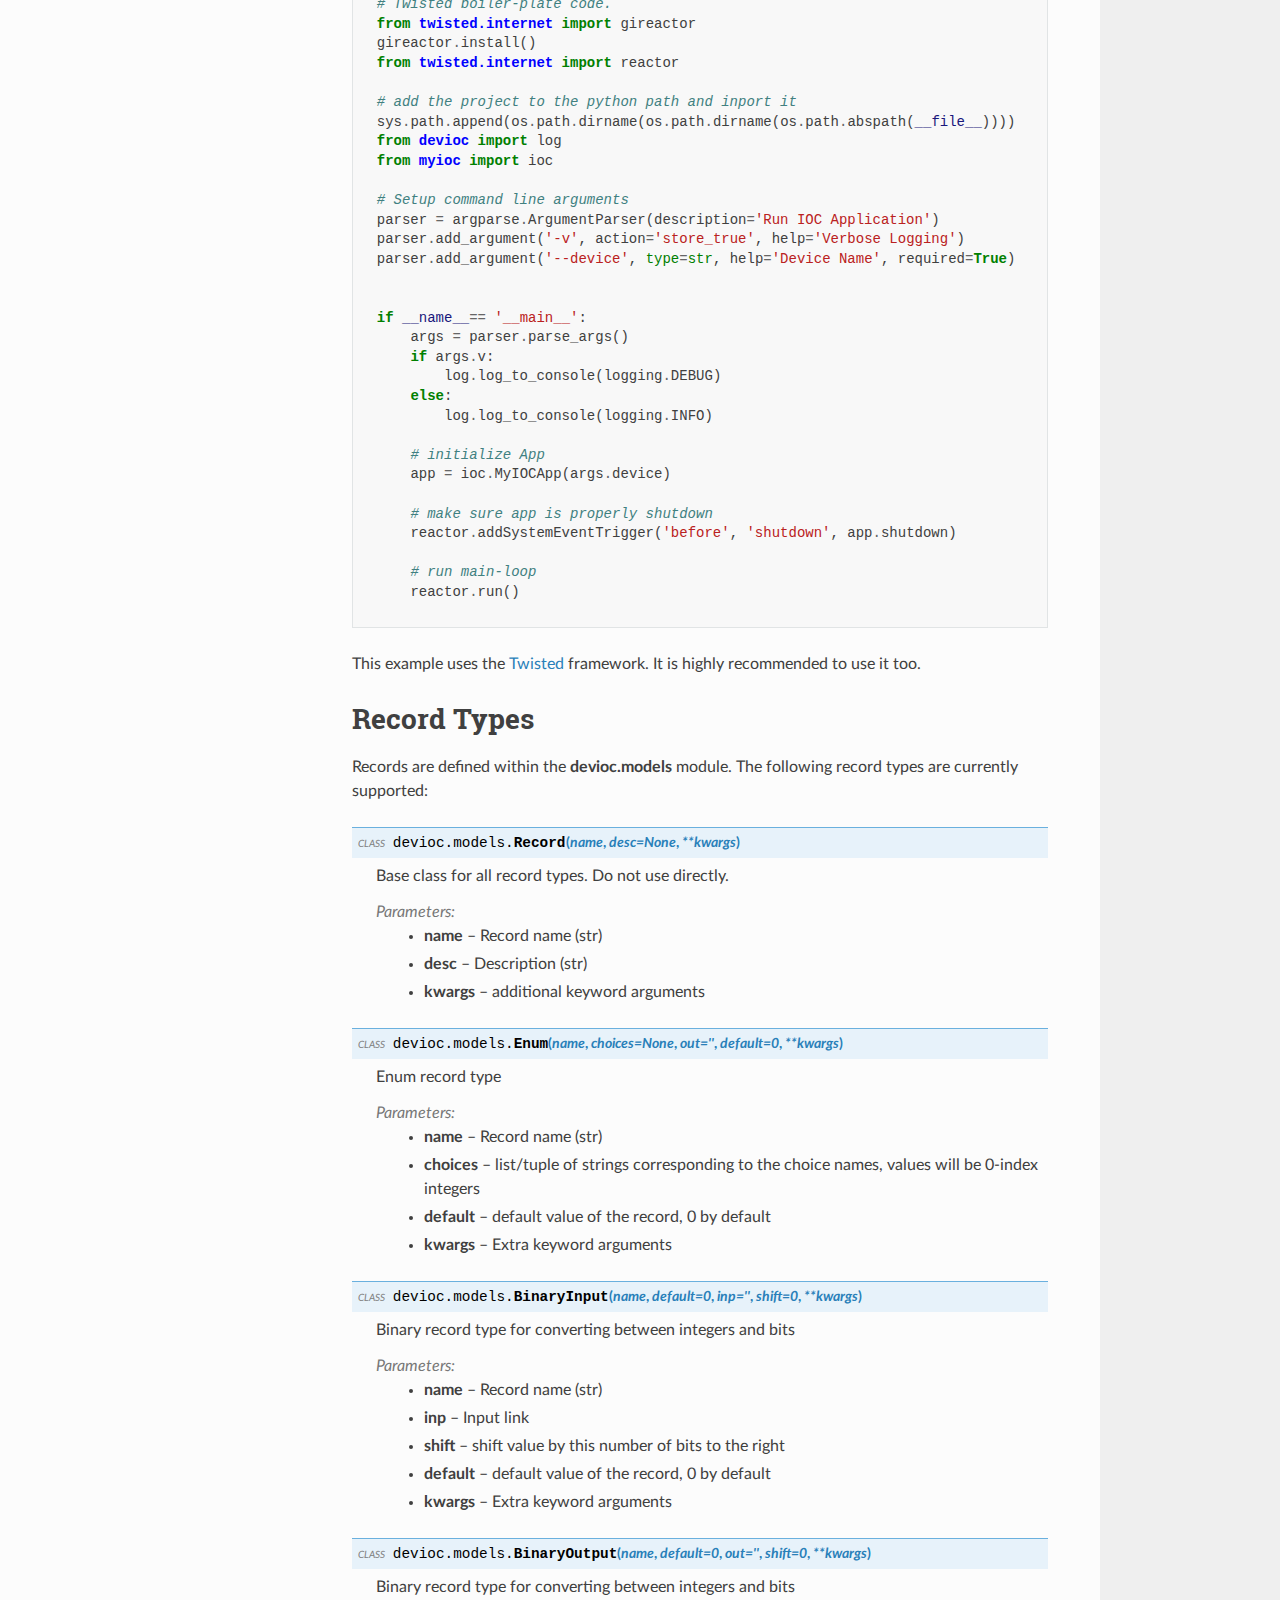
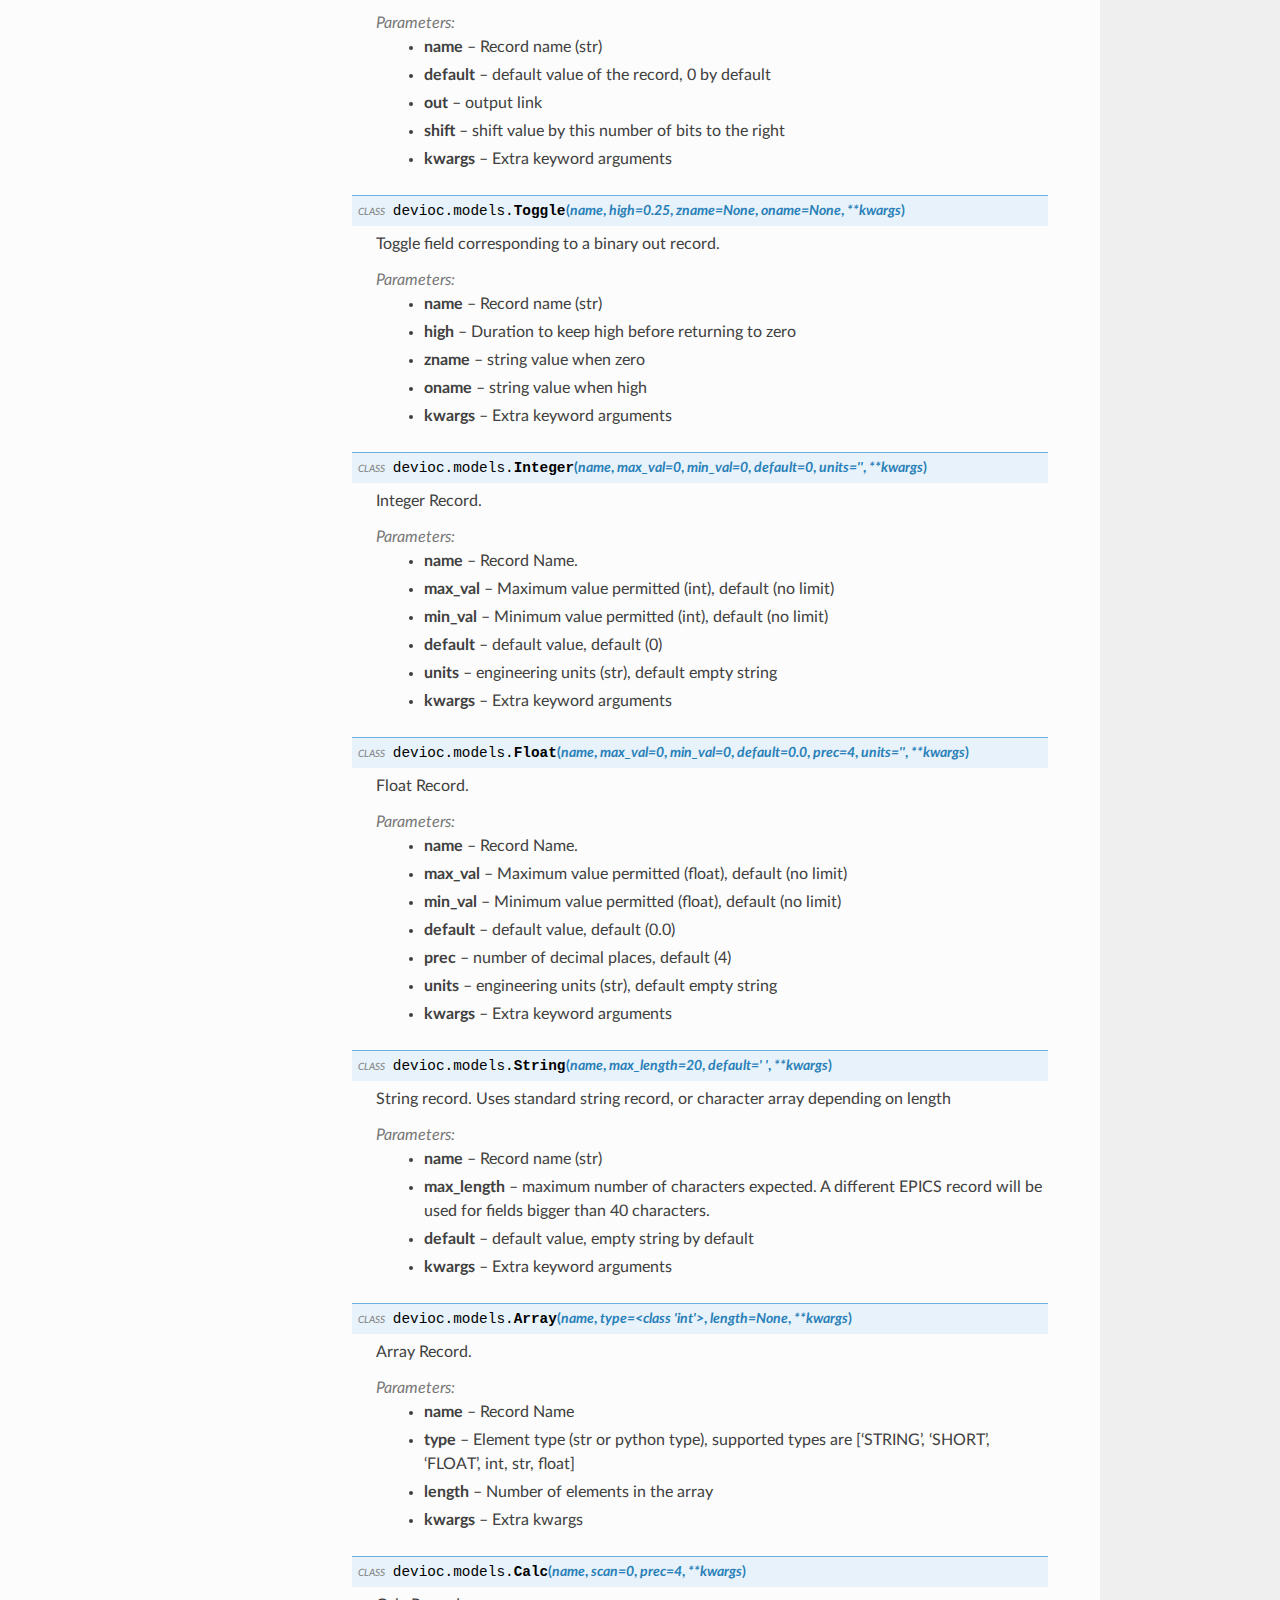
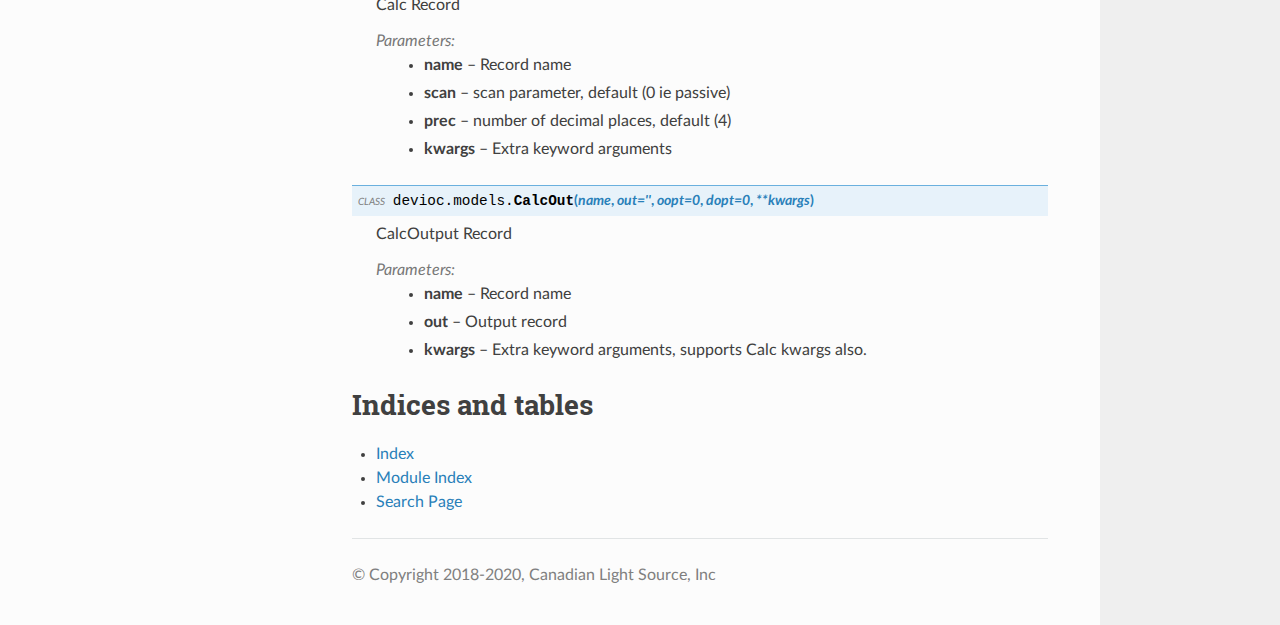
==== commit d7acaca6: "Rebuild" ====
--- a/index.html
+++ b/index.html
@@ -11,7 +11,7 @@
   
 
   
-  <link rel="stylesheet" href="_static/styles.css" type="text/css" />
+  <link rel="stylesheet" href="_static/css/styles.css" type="text/css" />
   <link rel="stylesheet" href="_static/pygments.css" type="text/css" />
 
   
--- a/_static/css/styles.css
+++ b/_static/css/styles.css
@@ -0,0 +1,129 @@
+@import 'theme.css';  /* for RTD */
+
+
+
+tt, code, kbd, pre, samp, code {
+	font-family: "Fira Mono", "Fira Code", Consolas, Menlo, Monaco, "Courier New", Courier, monospace !important;
+	font-variant-ligatures: no-common-ligatures;
+	text-rendering: optimizeSpeed;
+}
+
+pre {
+    white-space: pre-wrap;
+    word-wrap: break-word;
+    padding: 1.5rem;
+}
+
+.rst-content pre.literal-block, .rst-content div[class^="highlight"] pre, .rst-content .linenodiv pre {
+	font-size: 14px;
+    white-space: pre-wrap;
+    word-wrap: break-word;
+    padding: 1.5rem
+
+}
+
+.rst-content dl.class > dt {
+	border-top: solid 1px #6ab0de !important;
+    border-bottom: none !important;
+    width: 100%;
+}
+
+.rst-content dl.method > dt {
+    background: none !important;
+	border: none !important;
+    border-bottom: 1px dotted rgba(0, 0, 0, 0.3) !important;
+    padding-left: 0 !important;
+    width: 100%;
+}
+
+.rst-content dl:not(.docutils) tt.descclassname,
+.rst-content dl:not(.docutils) code.descclassname,
+.rst-content code.sig-prename.descclassname
+{
+	font-weight: 200 !important;
+}
+
+.rst-content dl:not(.docutils) .property {
+	font-variant: small-caps;
+	color: gray;
+    font-weight: 200;
+}
+
+
+.rst-content dl:not(.docutils) dl dt {
+	border: none;
+    background: transparent;
+    padding: 0.25rem 0;
+}
+
+dl.method > dd {
+    margin: 0;
+}
+
+.rst-content dl p{
+	margin-bottom: 0.25rem !important;
+}
+
+.wy-table-responsive table td, .wy-table-responsive table th {
+	white-space: normal;
+}
+
+.wy-side-nav-search input[type="text"] {
+    border-color: transparent;
+}
+
+.wy-nav-content {
+    margin: initial;
+}
+
+a.icon-home, a.icon-home:hover {
+    display: inline-block;
+    padding: 4px 4px 4px 21px;
+    background: transparent url(../icon.svg) center left no-repeat;
+    background-size: 2em;
+    margin-top: 0.2em;
+    margin-bottom: 1em;
+}
+
+
+.fa-home::before, .icon-home::before {
+    content: "";
+    margin-right: 0.5rem;
+}
+
+.wy-nav-top a {
+    margin: -2em;
+    background: transparent url(../icon.svg) center left no-repeat;
+    background-size: 2em;
+    padding: 4px 4px 4px 24px;
+}
+
+.rst-content dl:not(.docutils) dt {
+	display: block;
+	margin: 6px 0;
+	font-size: inherit;
+}
+
+dl.field-list > dt,
+dl.class > dd > p.rubric,
+dl.method > dd > dl.simple > dt {
+    font-style: italic;
+    font-weight: 200;
+    color: #777 !important;
+    margin-top: 1rem !important;
+    margin-bottom: 0 !important;
+    background: transparent;
+}
+
+dl.method dl.field-list,
+dl.class dl.field-list
+{
+    padding-top: 0.5rem;
+    display: block !important;
+}
+dl.method dl.field-list > dt,
+dl.class dl.field-list > dt
+{
+    margin: 0 !important;
+    padding: 0 !important;
+}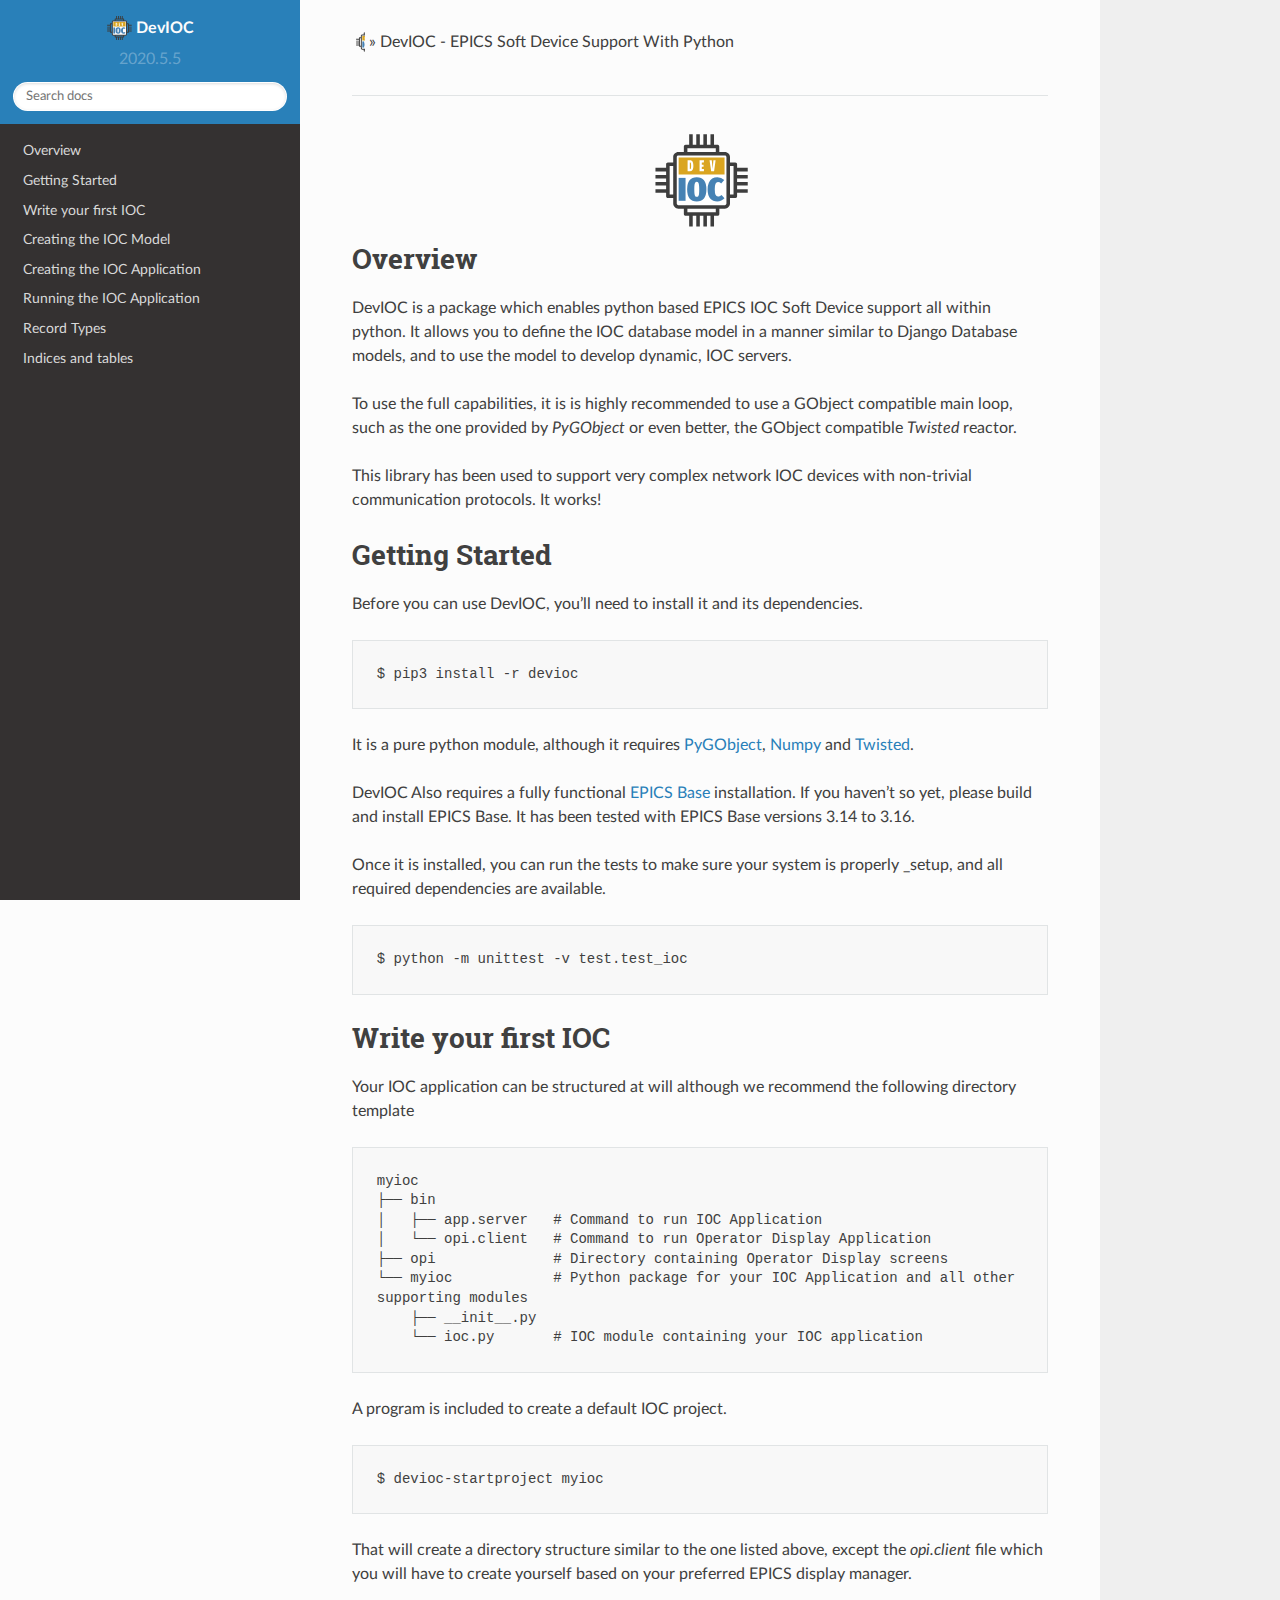
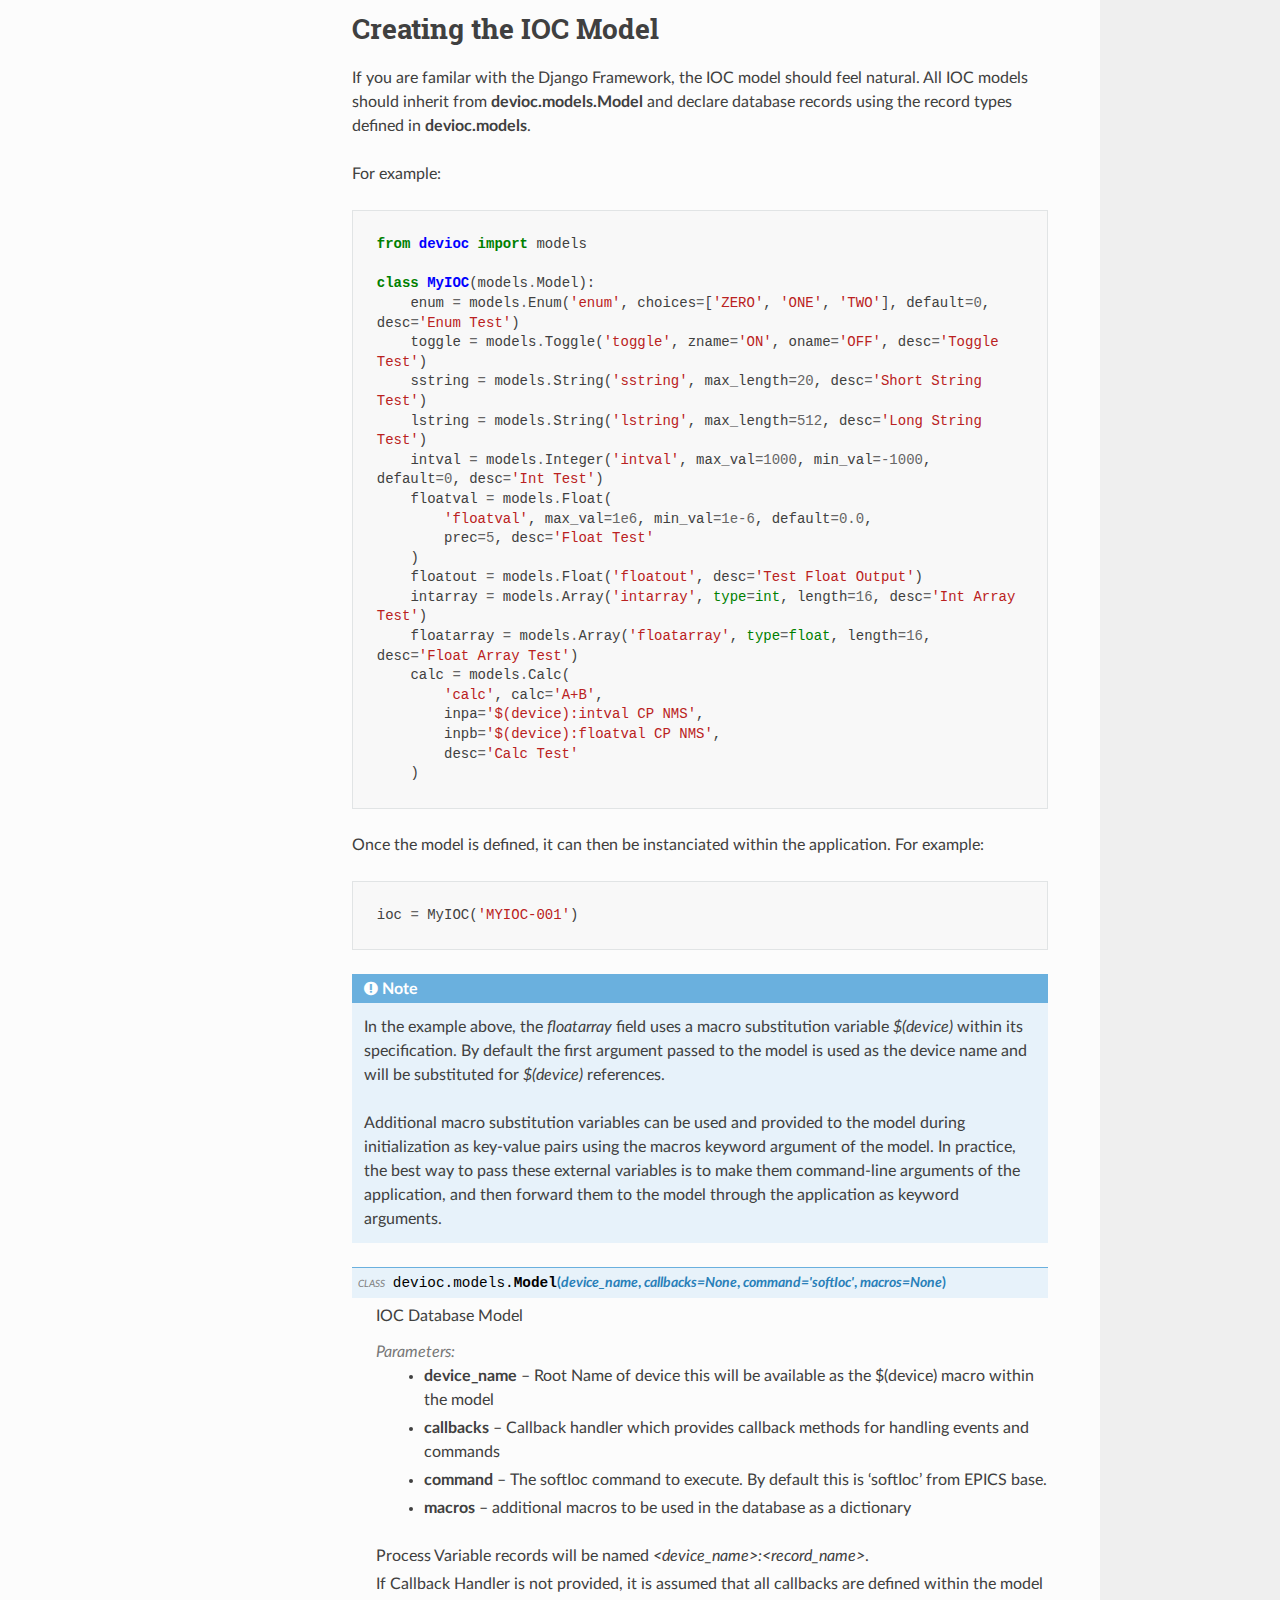
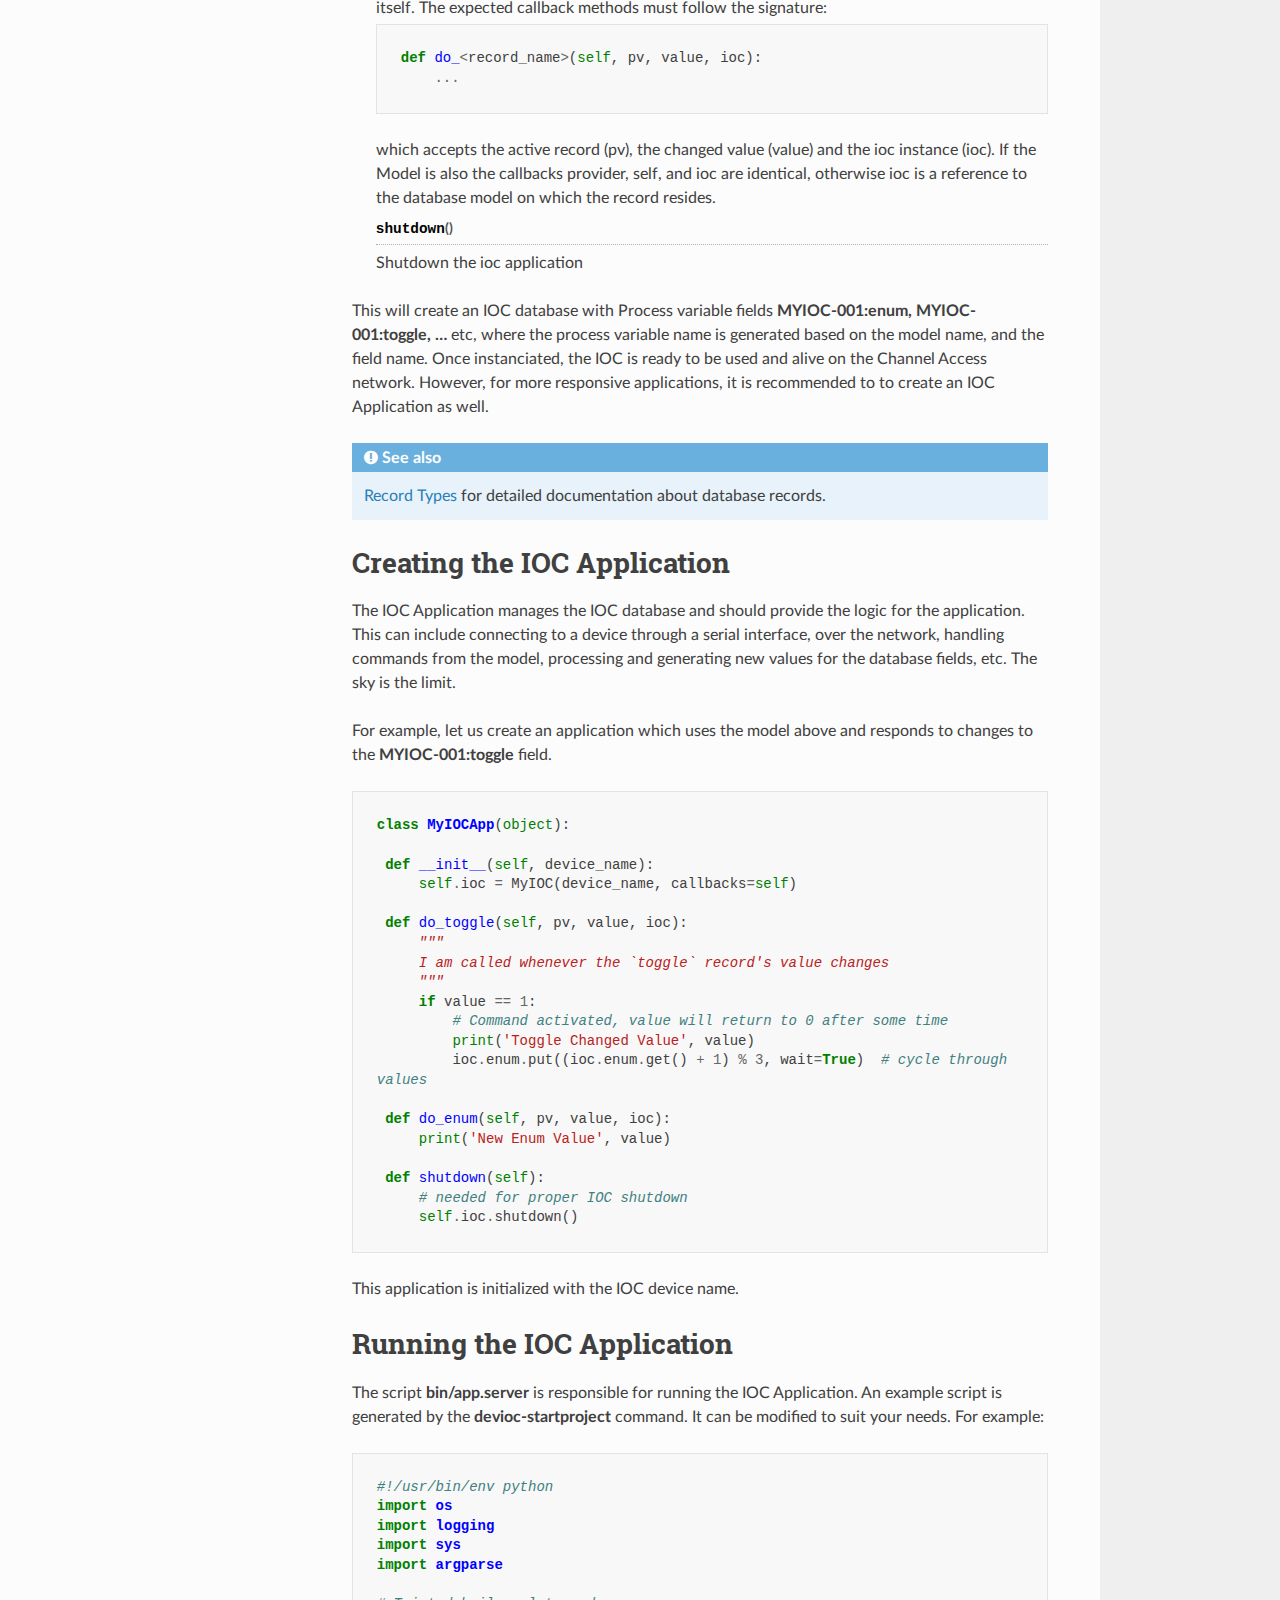
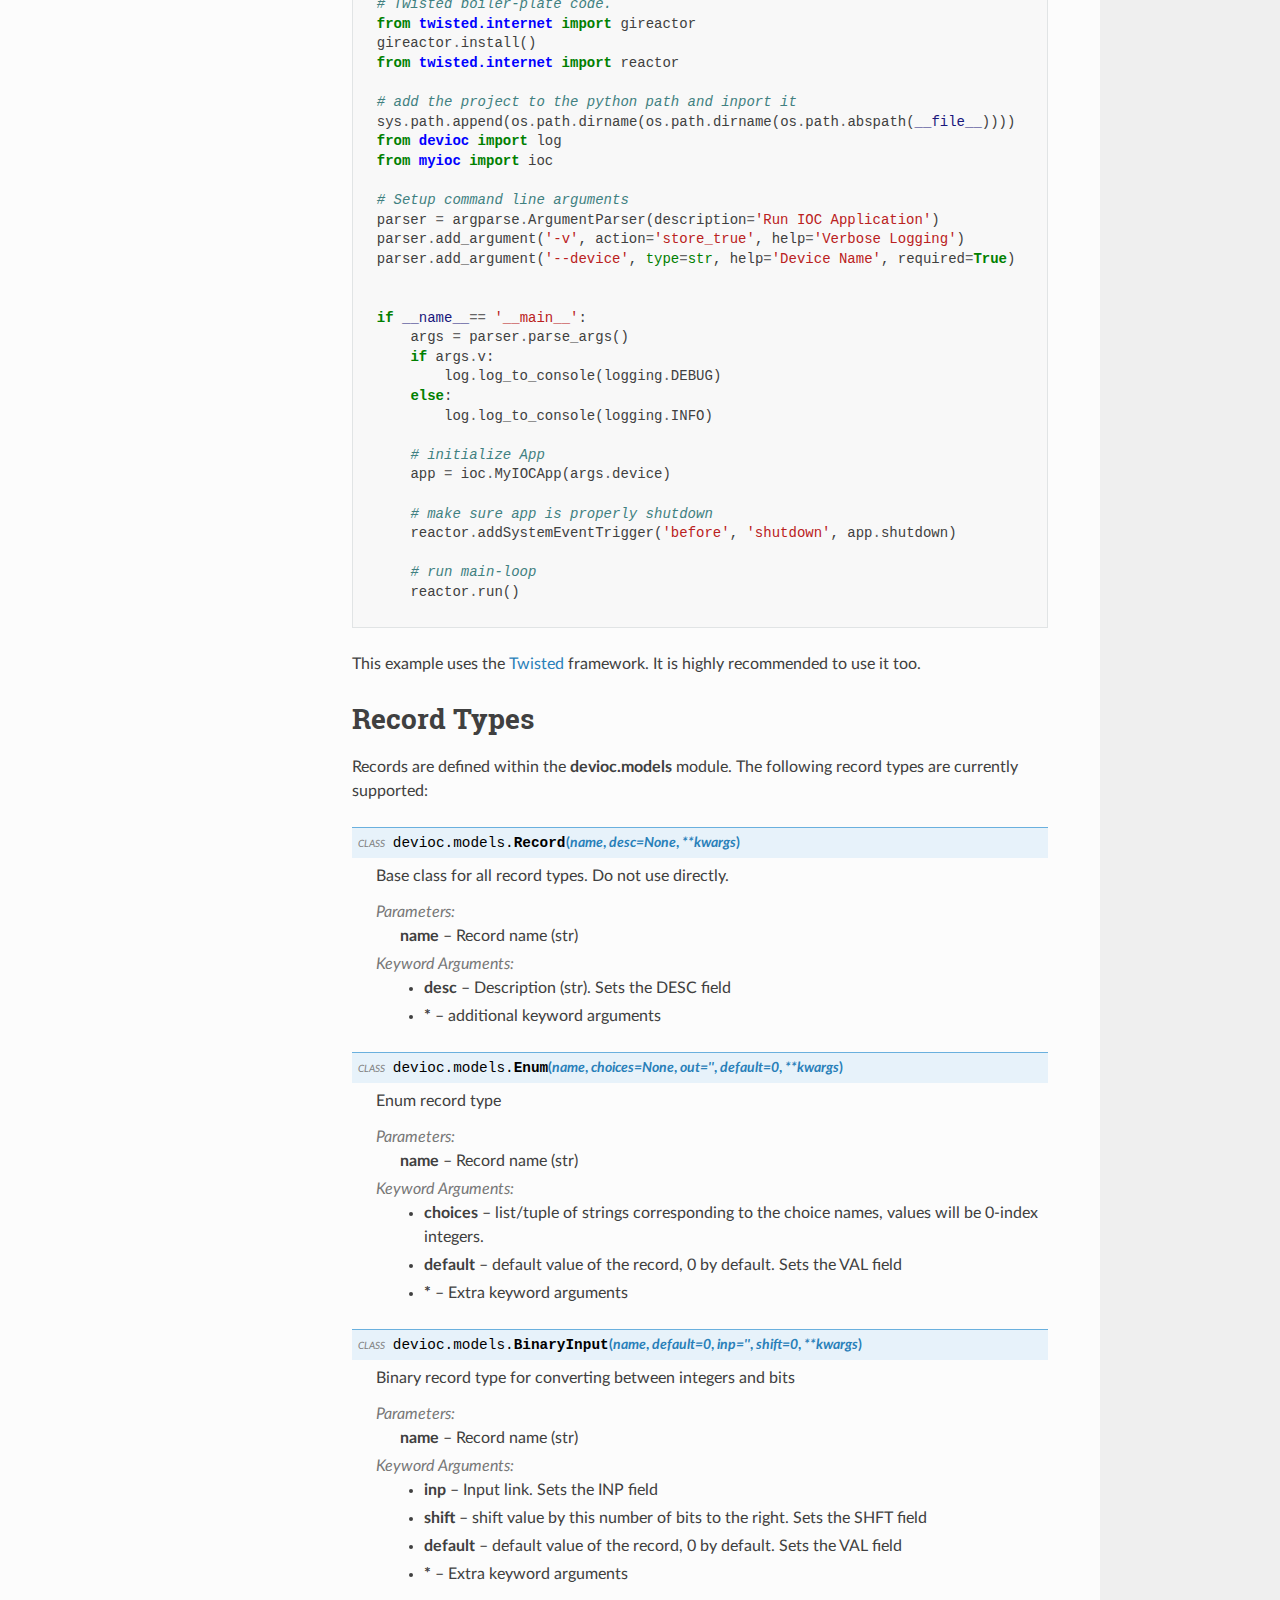
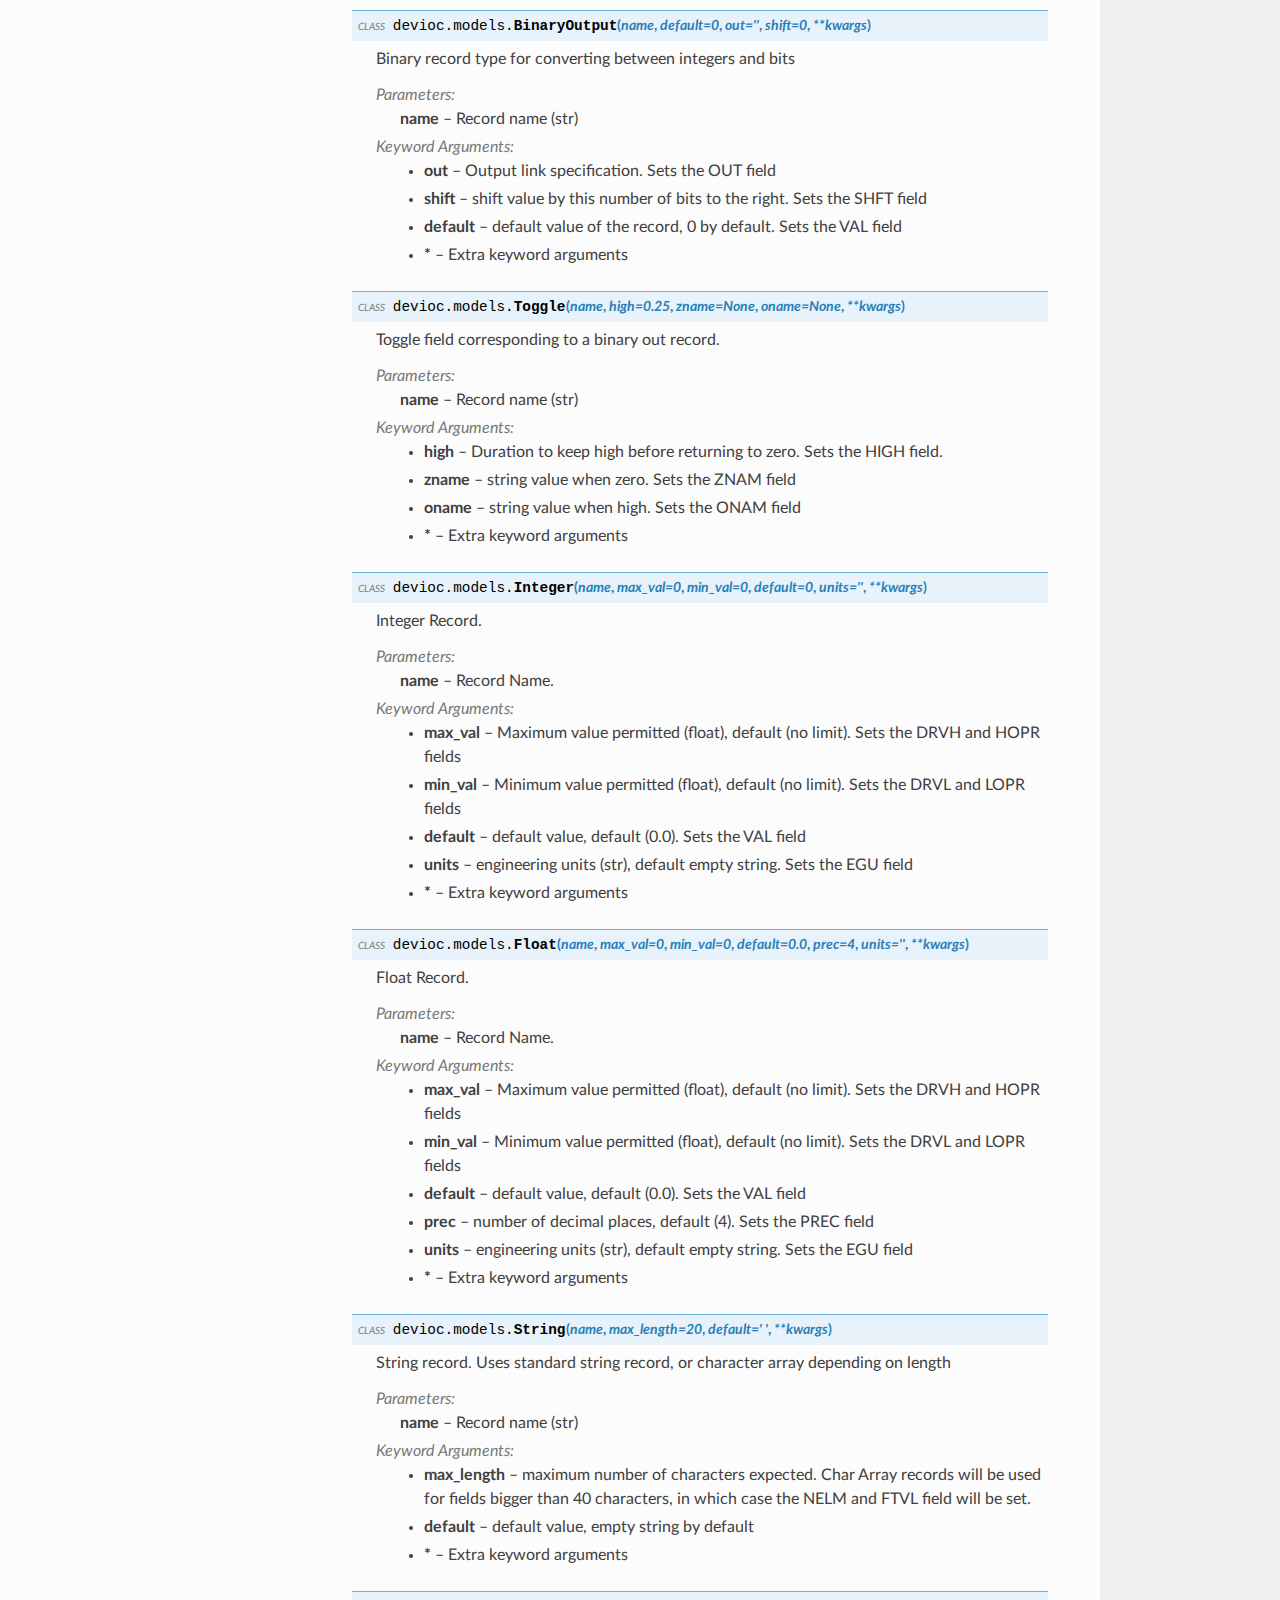
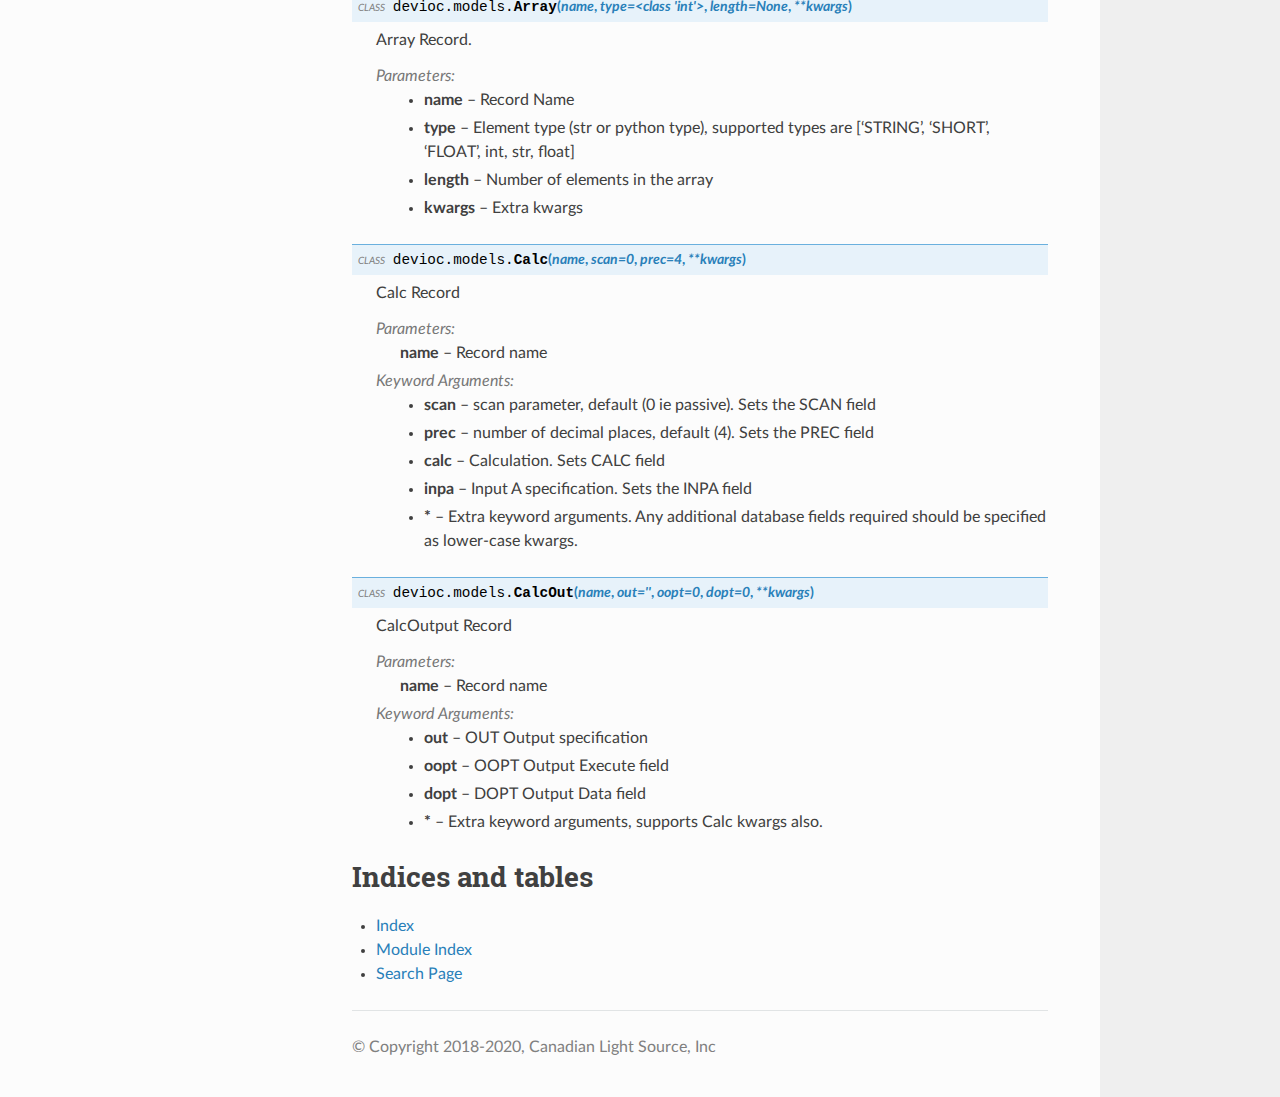
==== commit 812c1b06: "Rebuild" ====
--- a/index.html
+++ b/index.html
@@ -376,10 +376,12 @@
 <dd><p>Base class for all record types. Do not use directly.</p>
 <dl class="field-list simple">
 <dt class="field-odd">Parameters</dt>
-<dd class="field-odd"><ul class="simple">
-<li><p><strong>name</strong> – Record name (str)</p></li>
-<li><p><strong>desc</strong> – Description (str)</p></li>
-<li><p><strong>kwargs</strong> – additional keyword arguments</p></li>
+<dd class="field-odd"><p><strong>name</strong> – Record name (str)</p>
+</dd>
+<dt class="field-even">Keyword Arguments</dt>
+<dd class="field-even"><ul class="simple">
+<li><p><strong>desc</strong> – Description (str). Sets the DESC field</p></li>
+<li><p><strong>*</strong> – additional keyword arguments</p></li>
 </ul>
 </dd>
 </dl>
@@ -391,11 +393,13 @@
 <dd><p>Enum record type</p>
 <dl class="field-list simple">
 <dt class="field-odd">Parameters</dt>
-<dd class="field-odd"><ul class="simple">
-<li><p><strong>name</strong> – Record name (str)</p></li>
-<li><p><strong>choices</strong> – list/tuple of strings corresponding to the choice names, values will be 0-index integers</p></li>
-<li><p><strong>default</strong> – default value of the record, 0 by default</p></li>
-<li><p><strong>kwargs</strong> – Extra keyword arguments</p></li>
+<dd class="field-odd"><p><strong>name</strong> – Record name (str)</p>
+</dd>
+<dt class="field-even">Keyword Arguments</dt>
+<dd class="field-even"><ul class="simple">
+<li><p><strong>choices</strong> – list/tuple of strings corresponding to the choice names, values will be 0-index integers.</p></li>
+<li><p><strong>default</strong> – default value of the record, 0 by default. Sets the VAL field</p></li>
+<li><p><strong>*</strong> – Extra keyword arguments</p></li>
 </ul>
 </dd>
 </dl>
@@ -407,12 +411,14 @@
 <dd><p>Binary record type for converting between integers and bits</p>
 <dl class="field-list simple">
 <dt class="field-odd">Parameters</dt>
-<dd class="field-odd"><ul class="simple">
-<li><p><strong>name</strong> – Record name (str)</p></li>
-<li><p><strong>inp</strong> – Input link</p></li>
-<li><p><strong>shift</strong> – shift value by this number of bits to the right</p></li>
-<li><p><strong>default</strong> – default value of the record, 0 by default</p></li>
-<li><p><strong>kwargs</strong> – Extra keyword arguments</p></li>
+<dd class="field-odd"><p><strong>name</strong> – Record name (str)</p>
+</dd>
+<dt class="field-even">Keyword Arguments</dt>
+<dd class="field-even"><ul class="simple">
+<li><p><strong>inp</strong> – Input link. Sets the INP field</p></li>
+<li><p><strong>shift</strong> – shift value by this number of bits to the right. Sets the SHFT field</p></li>
+<li><p><strong>default</strong> – default value of the record, 0 by default. Sets the VAL field</p></li>
+<li><p><strong>*</strong> – Extra keyword arguments</p></li>
 </ul>
 </dd>
 </dl>
@@ -424,12 +430,14 @@
 <dd><p>Binary record type for converting between integers and bits</p>
 <dl class="field-list simple">
 <dt class="field-odd">Parameters</dt>
-<dd class="field-odd"><ul class="simple">
-<li><p><strong>name</strong> – Record name (str)</p></li>
-<li><p><strong>default</strong> – default value of the record, 0 by default</p></li>
-<li><p><strong>out</strong> – output link</p></li>
-<li><p><strong>shift</strong> – shift value by this number of bits to the right</p></li>
-<li><p><strong>kwargs</strong> – Extra keyword arguments</p></li>
+<dd class="field-odd"><p><strong>name</strong> – Record name (str)</p>
+</dd>
+<dt class="field-even">Keyword Arguments</dt>
+<dd class="field-even"><ul class="simple">
+<li><p><strong>out</strong> – Output link specification. Sets the OUT field</p></li>
+<li><p><strong>shift</strong> – shift value by this number of bits to the right. Sets the SHFT field</p></li>
+<li><p><strong>default</strong> – default value of the record, 0 by default. Sets the VAL field</p></li>
+<li><p><strong>*</strong> – Extra keyword arguments</p></li>
 </ul>
 </dd>
 </dl>
@@ -441,12 +449,14 @@
 <dd><p>Toggle field corresponding to a binary out record.</p>
 <dl class="field-list simple">
 <dt class="field-odd">Parameters</dt>
-<dd class="field-odd"><ul class="simple">
-<li><p><strong>name</strong> – Record name (str)</p></li>
-<li><p><strong>high</strong> – Duration to keep high before returning to zero</p></li>
-<li><p><strong>zname</strong> – string value when zero</p></li>
-<li><p><strong>oname</strong> – string value when high</p></li>
-<li><p><strong>kwargs</strong> – Extra keyword arguments</p></li>
+<dd class="field-odd"><p><strong>name</strong> – Record name (str)</p>
+</dd>
+<dt class="field-even">Keyword Arguments</dt>
+<dd class="field-even"><ul class="simple">
+<li><p><strong>high</strong> – Duration to keep high before returning to zero. Sets the HIGH field.</p></li>
+<li><p><strong>zname</strong> – string value when zero. Sets the ZNAM field</p></li>
+<li><p><strong>oname</strong> – string value when high. Sets the ONAM field</p></li>
+<li><p><strong>*</strong> – Extra keyword arguments</p></li>
 </ul>
 </dd>
 </dl>
@@ -458,13 +468,15 @@
 <dd><p>Integer Record.</p>
 <dl class="field-list simple">
 <dt class="field-odd">Parameters</dt>
-<dd class="field-odd"><ul class="simple">
-<li><p><strong>name</strong> – Record Name.</p></li>
-<li><p><strong>max_val</strong> – Maximum value permitted (int), default (no limit)</p></li>
-<li><p><strong>min_val</strong> – Minimum value permitted (int), default (no limit)</p></li>
-<li><p><strong>default</strong> – default value, default (0)</p></li>
-<li><p><strong>units</strong> – engineering units (str), default empty string</p></li>
-<li><p><strong>kwargs</strong> – Extra keyword arguments</p></li>
+<dd class="field-odd"><p><strong>name</strong> – Record Name.</p>
+</dd>
+<dt class="field-even">Keyword Arguments</dt>
+<dd class="field-even"><ul class="simple">
+<li><p><strong>max_val</strong> – Maximum value permitted (float), default (no limit). Sets the DRVH and HOPR fields</p></li>
+<li><p><strong>min_val</strong> – Minimum value permitted (float), default (no limit). Sets the DRVL and LOPR fields</p></li>
+<li><p><strong>default</strong> – default value, default (0.0). Sets the VAL field</p></li>
+<li><p><strong>units</strong> – engineering units (str), default empty string. Sets the EGU field</p></li>
+<li><p><strong>*</strong> – Extra keyword arguments</p></li>
 </ul>
 </dd>
 </dl>
@@ -476,14 +488,16 @@
 <dd><p>Float Record.</p>
 <dl class="field-list simple">
 <dt class="field-odd">Parameters</dt>
-<dd class="field-odd"><ul class="simple">
-<li><p><strong>name</strong> – Record Name.</p></li>
-<li><p><strong>max_val</strong> – Maximum value permitted (float), default (no limit)</p></li>
-<li><p><strong>min_val</strong> – Minimum value permitted (float), default (no limit)</p></li>
-<li><p><strong>default</strong> – default value, default (0.0)</p></li>
-<li><p><strong>prec</strong> – number of decimal places, default (4)</p></li>
-<li><p><strong>units</strong> – engineering units (str), default empty string</p></li>
-<li><p><strong>kwargs</strong> – Extra keyword arguments</p></li>
+<dd class="field-odd"><p><strong>name</strong> – Record Name.</p>
+</dd>
+<dt class="field-even">Keyword Arguments</dt>
+<dd class="field-even"><ul class="simple">
+<li><p><strong>max_val</strong> – Maximum value permitted (float), default (no limit). Sets the DRVH and HOPR fields</p></li>
+<li><p><strong>min_val</strong> – Minimum value permitted (float), default (no limit). Sets the DRVL and LOPR fields</p></li>
+<li><p><strong>default</strong> – default value, default (0.0). Sets the VAL field</p></li>
+<li><p><strong>prec</strong> – number of decimal places, default (4). Sets the PREC field</p></li>
+<li><p><strong>units</strong> – engineering units (str), default empty string. Sets the EGU field</p></li>
+<li><p><strong>*</strong> – Extra keyword arguments</p></li>
 </ul>
 </dd>
 </dl>
@@ -495,11 +509,14 @@
 <dd><p>String record. Uses standard string record, or character array depending on length</p>
 <dl class="field-list simple">
 <dt class="field-odd">Parameters</dt>
-<dd class="field-odd"><ul class="simple">
-<li><p><strong>name</strong> – Record name (str)</p></li>
-<li><p><strong>max_length</strong> – maximum number of characters expected. A different EPICS record will be used for fields bigger than 40 characters.</p></li>
+<dd class="field-odd"><p><strong>name</strong> – Record name (str)</p>
+</dd>
+<dt class="field-even">Keyword Arguments</dt>
+<dd class="field-even"><ul class="simple">
+<li><p><strong>max_length</strong> – maximum number of characters expected. Char Array records will be used for fields bigger than 40 characters, in
+which case the NELM and FTVL field will be set.</p></li>
 <li><p><strong>default</strong> – default value, empty string by default</p></li>
-<li><p><strong>kwargs</strong> – Extra keyword arguments</p></li>
+<li><p><strong>*</strong> – Extra keyword arguments</p></li>
 </ul>
 </dd>
 </dl>
@@ -527,11 +544,15 @@
 <dd><p>Calc Record</p>
 <dl class="field-list simple">
 <dt class="field-odd">Parameters</dt>
-<dd class="field-odd"><ul class="simple">
-<li><p><strong>name</strong> – Record name</p></li>
-<li><p><strong>scan</strong> – scan parameter, default (0 ie passive)</p></li>
-<li><p><strong>prec</strong> – number of decimal places, default (4)</p></li>
-<li><p><strong>kwargs</strong> – Extra keyword arguments</p></li>
+<dd class="field-odd"><p><strong>name</strong> – Record name</p>
+</dd>
+<dt class="field-even">Keyword Arguments</dt>
+<dd class="field-even"><ul class="simple">
+<li><p><strong>scan</strong> – scan parameter, default (0 ie passive). Sets the SCAN field</p></li>
+<li><p><strong>prec</strong> – number of decimal places, default (4). Sets the PREC field</p></li>
+<li><p><strong>calc</strong> – Calculation. Sets CALC field</p></li>
+<li><p><strong>inpa</strong> – Input A specification. Sets the INPA field</p></li>
+<li><p><strong>*</strong> – Extra keyword arguments. Any additional database fields required should be specified as lower-case kwargs.</p></li>
 </ul>
 </dd>
 </dl>
@@ -543,10 +564,14 @@
 <dd><p>CalcOutput Record</p>
 <dl class="field-list simple">
 <dt class="field-odd">Parameters</dt>
-<dd class="field-odd"><ul class="simple">
-<li><p><strong>name</strong> – Record name</p></li>
-<li><p><strong>out</strong> – Output record</p></li>
-<li><p><strong>kwargs</strong> – Extra keyword arguments, supports Calc kwargs also.</p></li>
+<dd class="field-odd"><p><strong>name</strong> – Record name</p>
+</dd>
+<dt class="field-even">Keyword Arguments</dt>
+<dd class="field-even"><ul class="simple">
+<li><p><strong>out</strong> – OUT Output specification</p></li>
+<li><p><strong>oopt</strong> – OOPT Output Execute field</p></li>
+<li><p><strong>dopt</strong> – DOPT Output Data field</p></li>
+<li><p><strong>*</strong> – Extra keyword arguments, supports Calc kwargs also.</p></li>
 </ul>
 </dd>
 </dl>
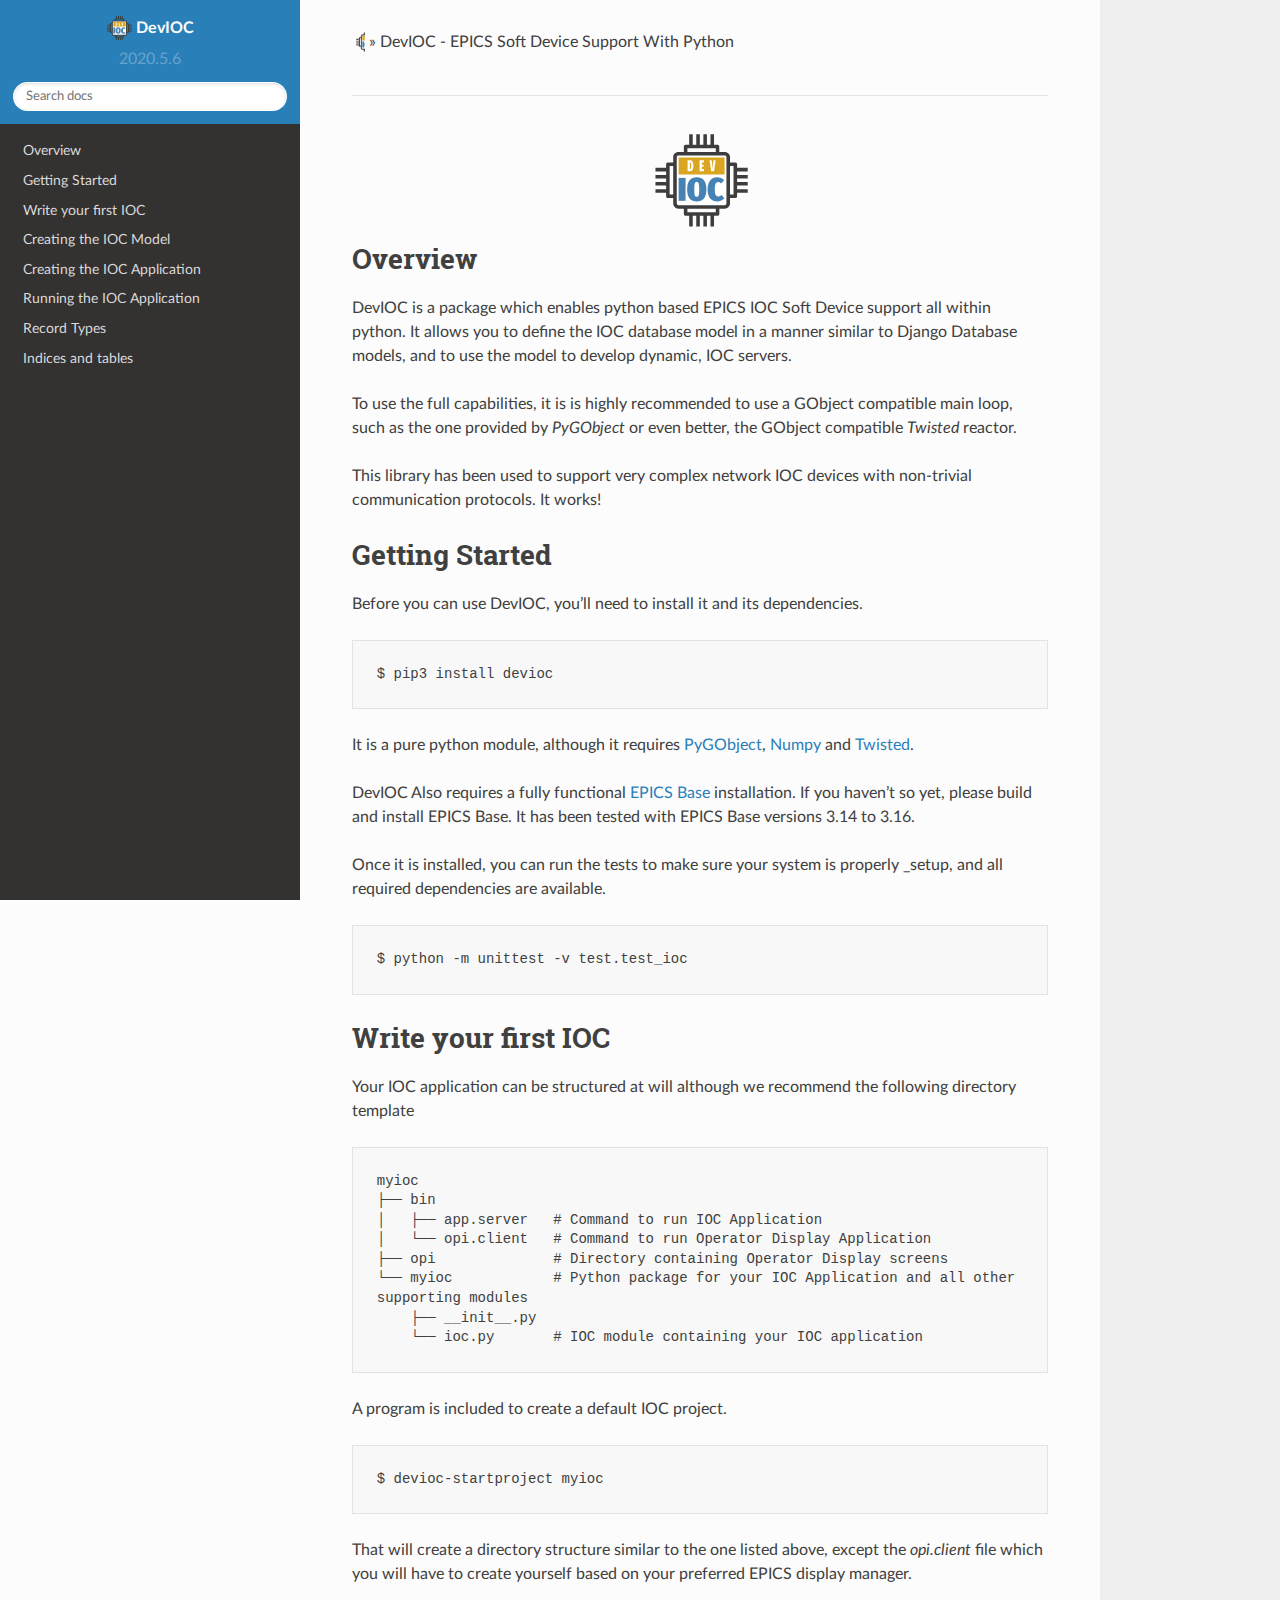
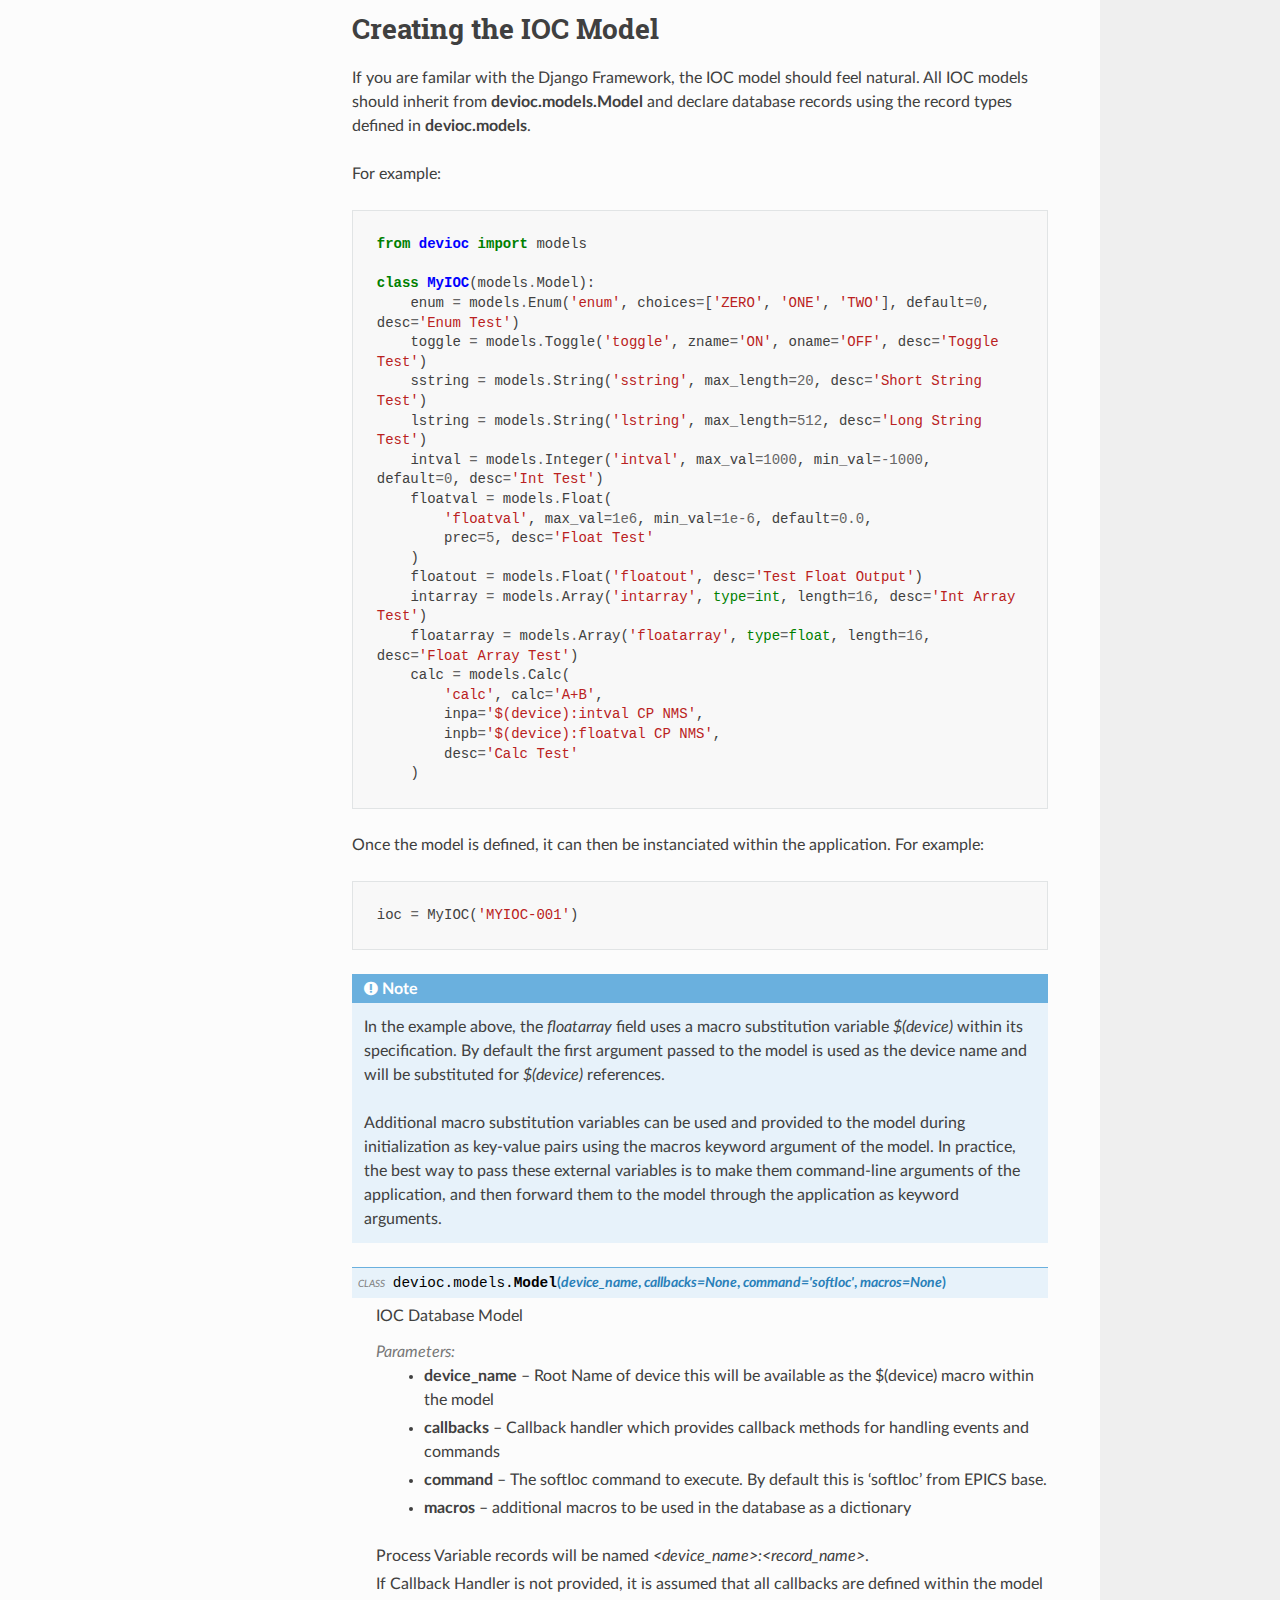
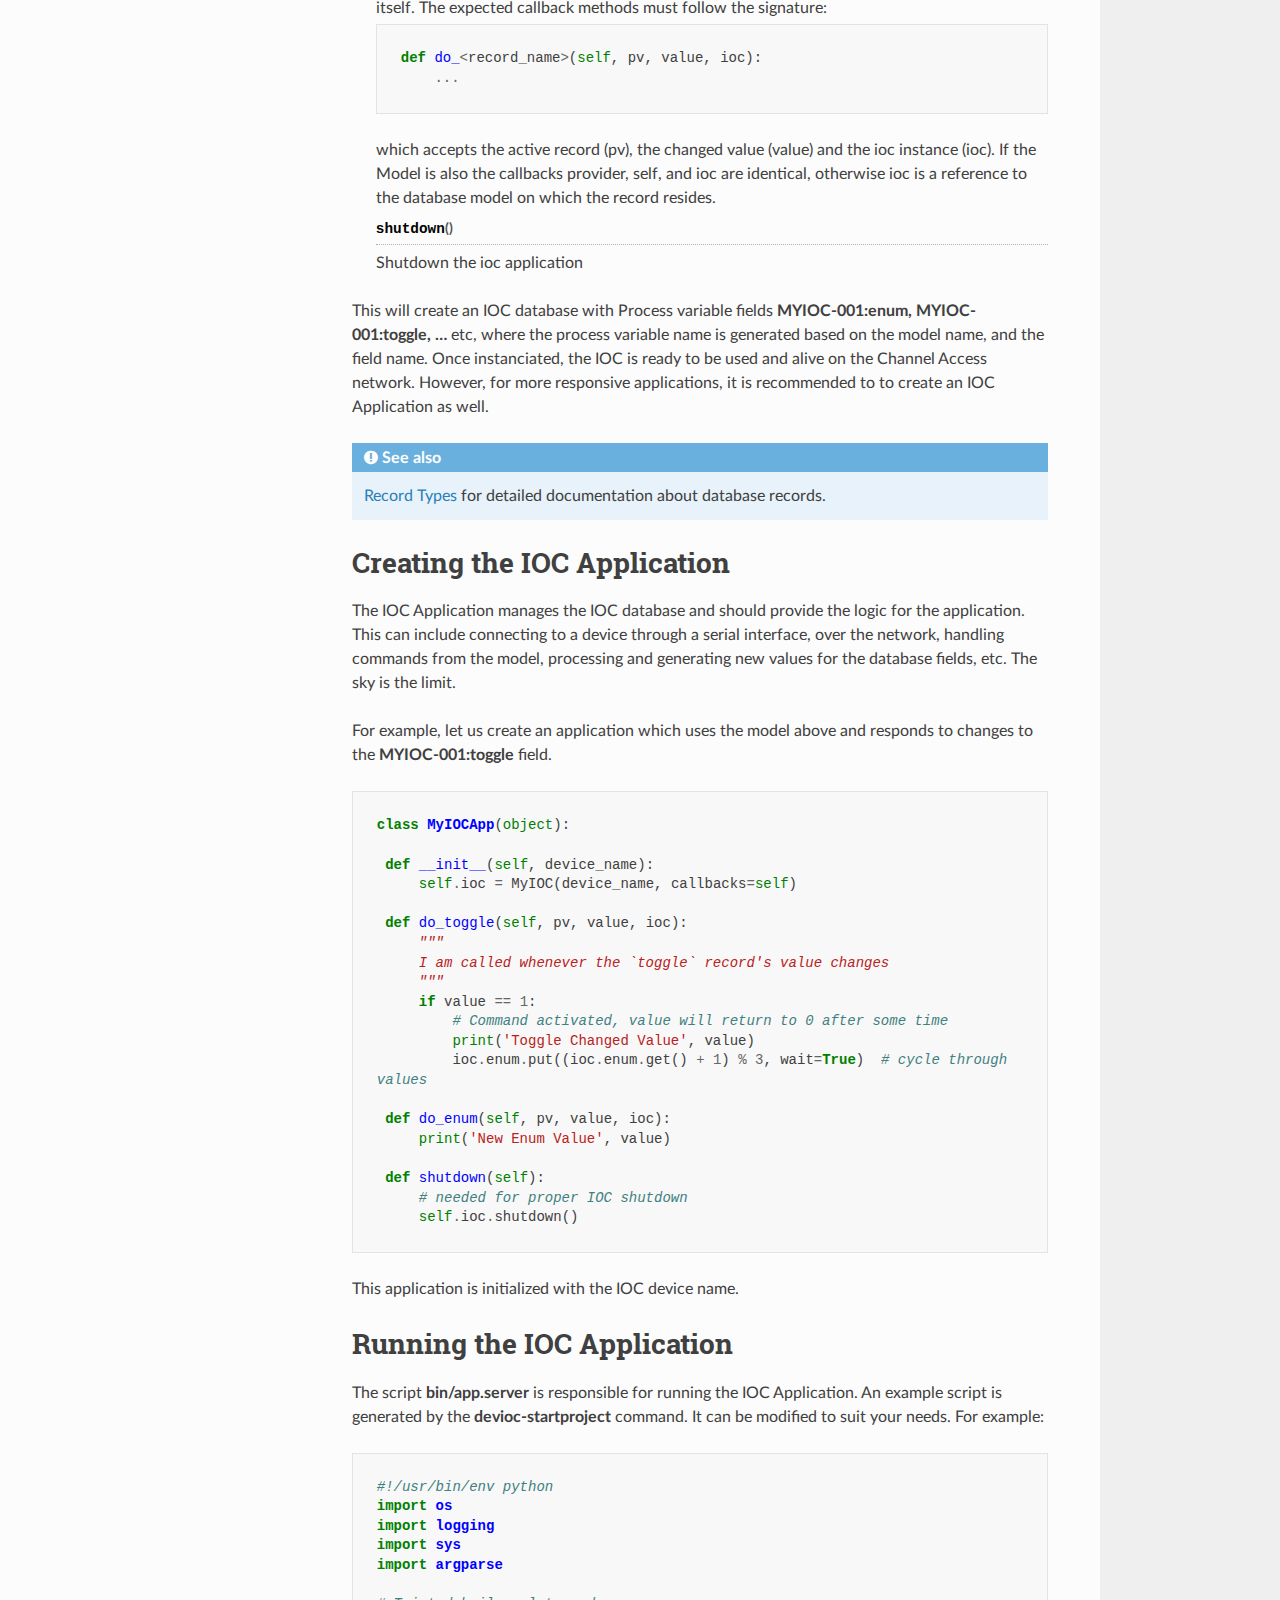
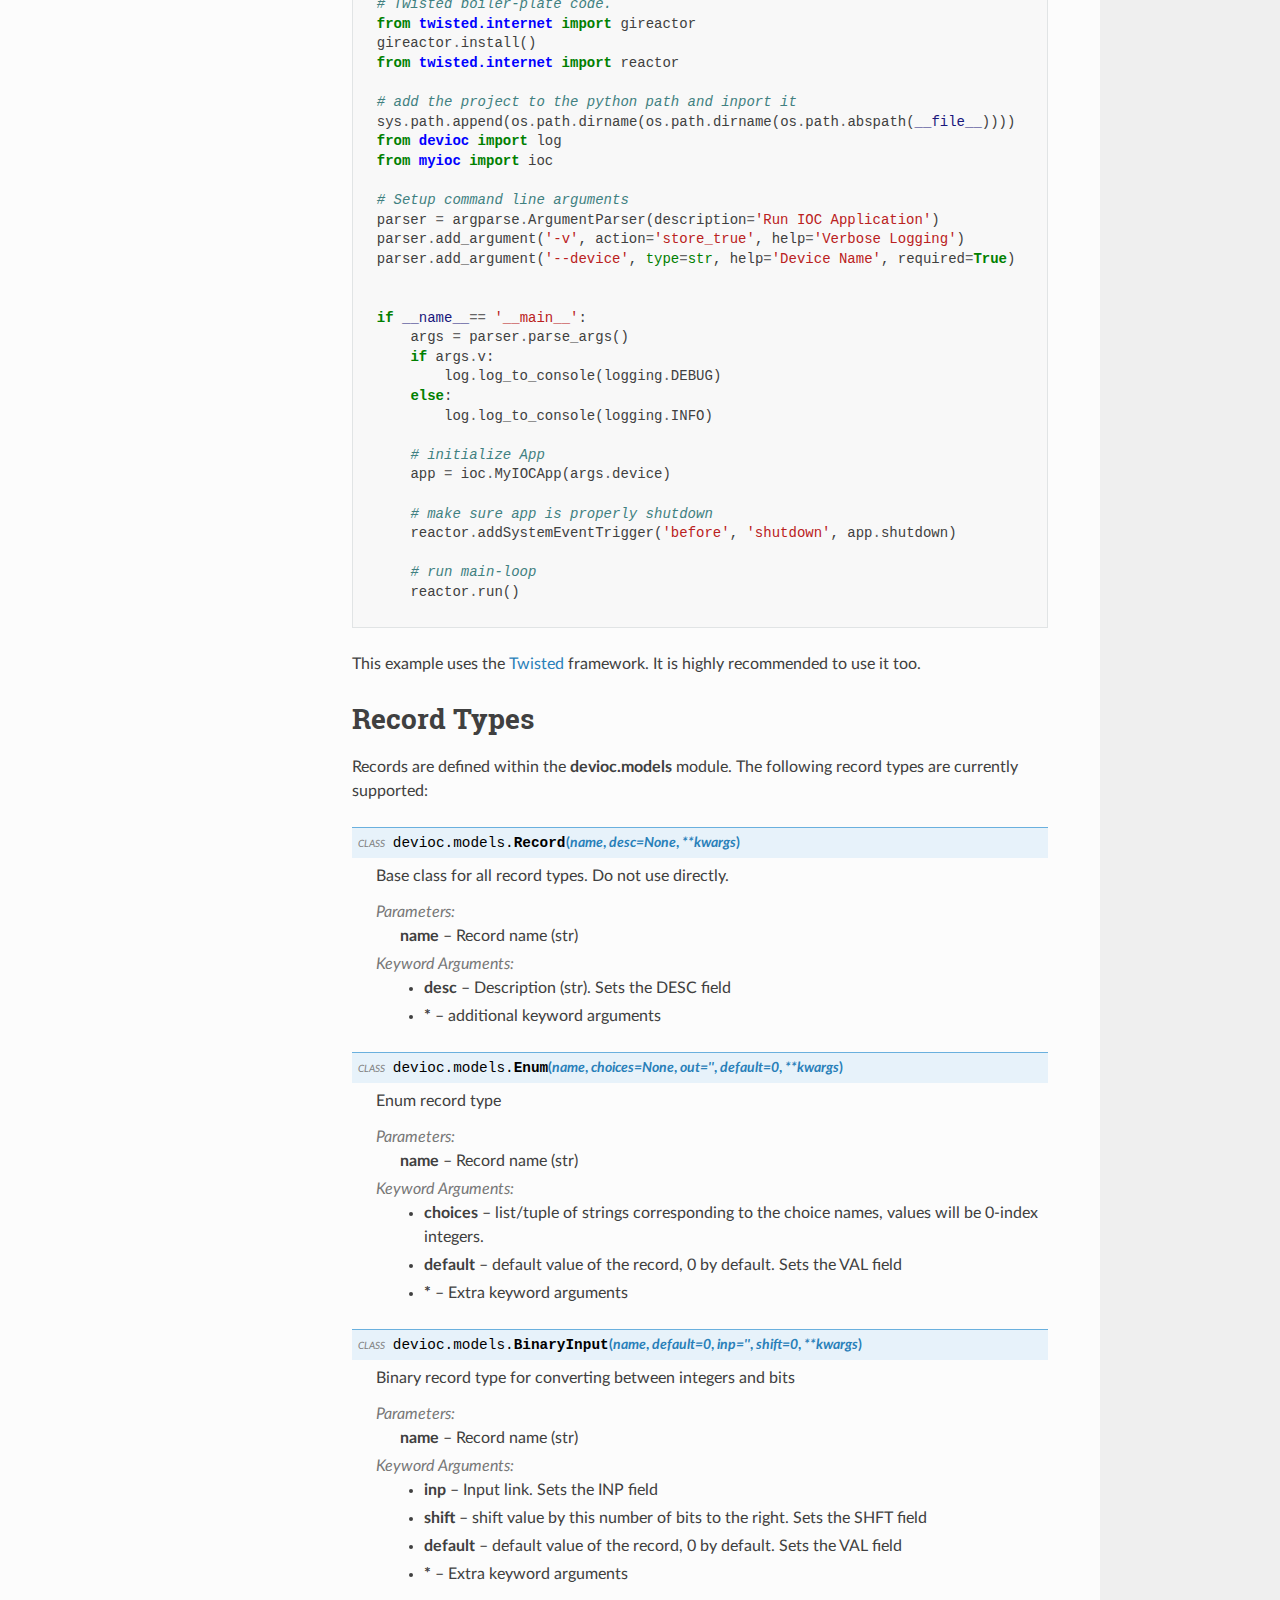
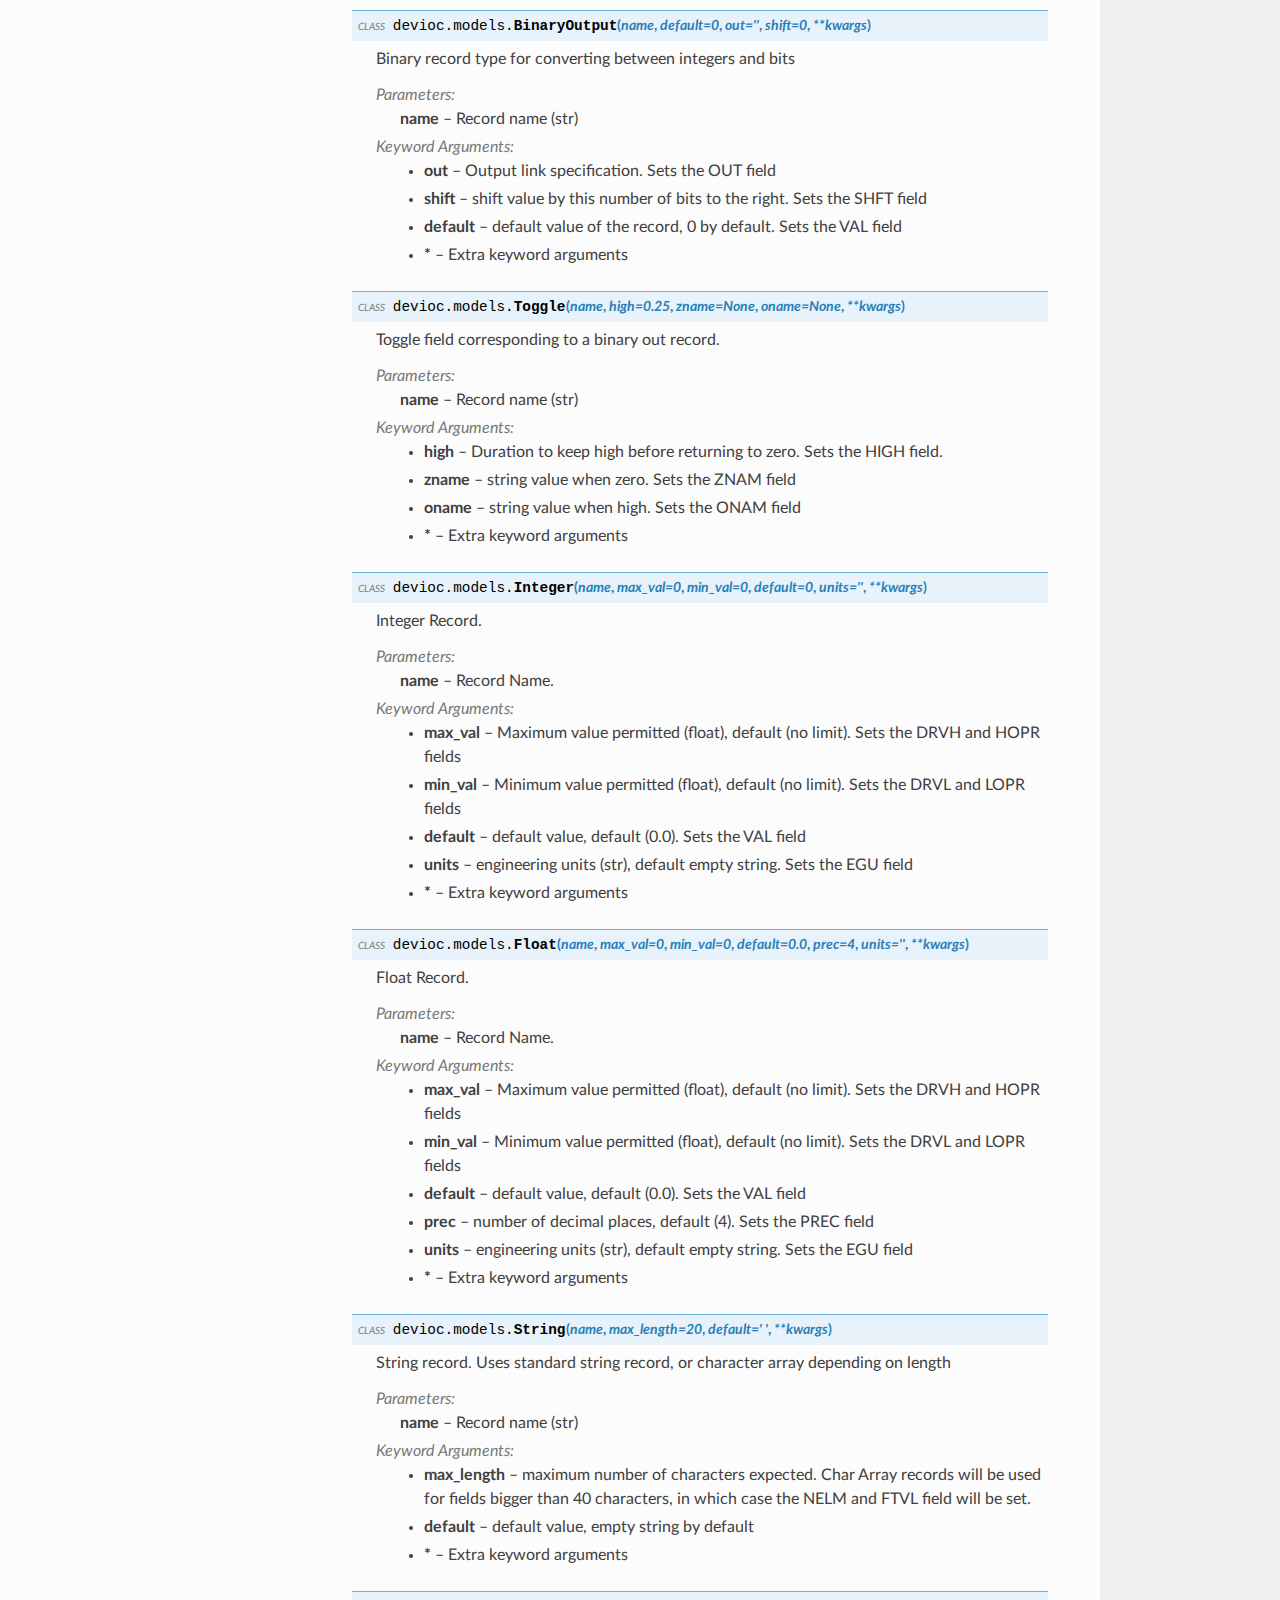
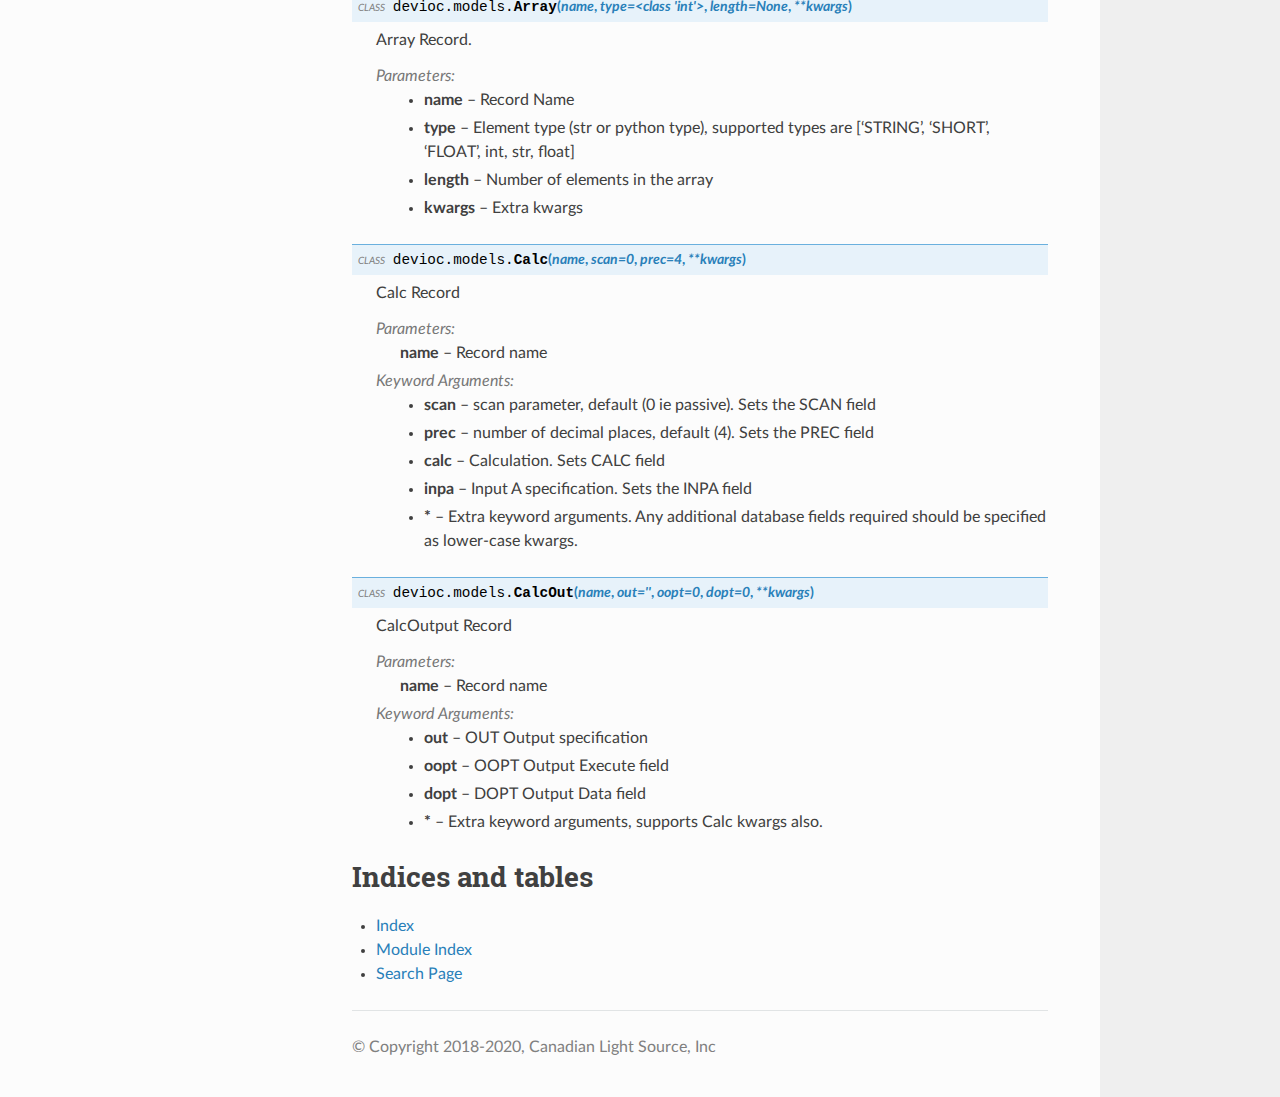
==== commit a42a2613: "Rebuild" ====
--- a/index.html
+++ b/index.html
@@ -7,7 +7,7 @@
   
   <meta name="viewport" content="width=device-width, initial-scale=1.0">
   
-  <title>DevIOC - EPICS Soft Device Support With Python &mdash; DevIOC 2020.5.5 documentation</title>
+  <title>DevIOC - EPICS Soft Device Support With Python &mdash; DevIOC 2020.5.6 documentation</title>
   
 
   
@@ -59,7 +59,7 @@
             
             
               <div class="version">
-                2020.5.5
+                2020.5.6
               </div>
             
           
@@ -173,7 +173,7 @@
 <div class="section" id="getting-started">
 <h1>Getting Started<a class="headerlink" href="#getting-started" title="Permalink to this headline">¶</a></h1>
 <p>Before you can use DevIOC, you’ll need to install it and its dependencies.</p>
-<div class="highlight-default notranslate"><div class="highlight"><pre><span></span>$ pip3 install -r devioc
+<div class="highlight-default notranslate"><div class="highlight"><pre><span></span>$ pip3 install devioc
 </pre></div>
 </div>
 <p>It is a pure python module, although it requires
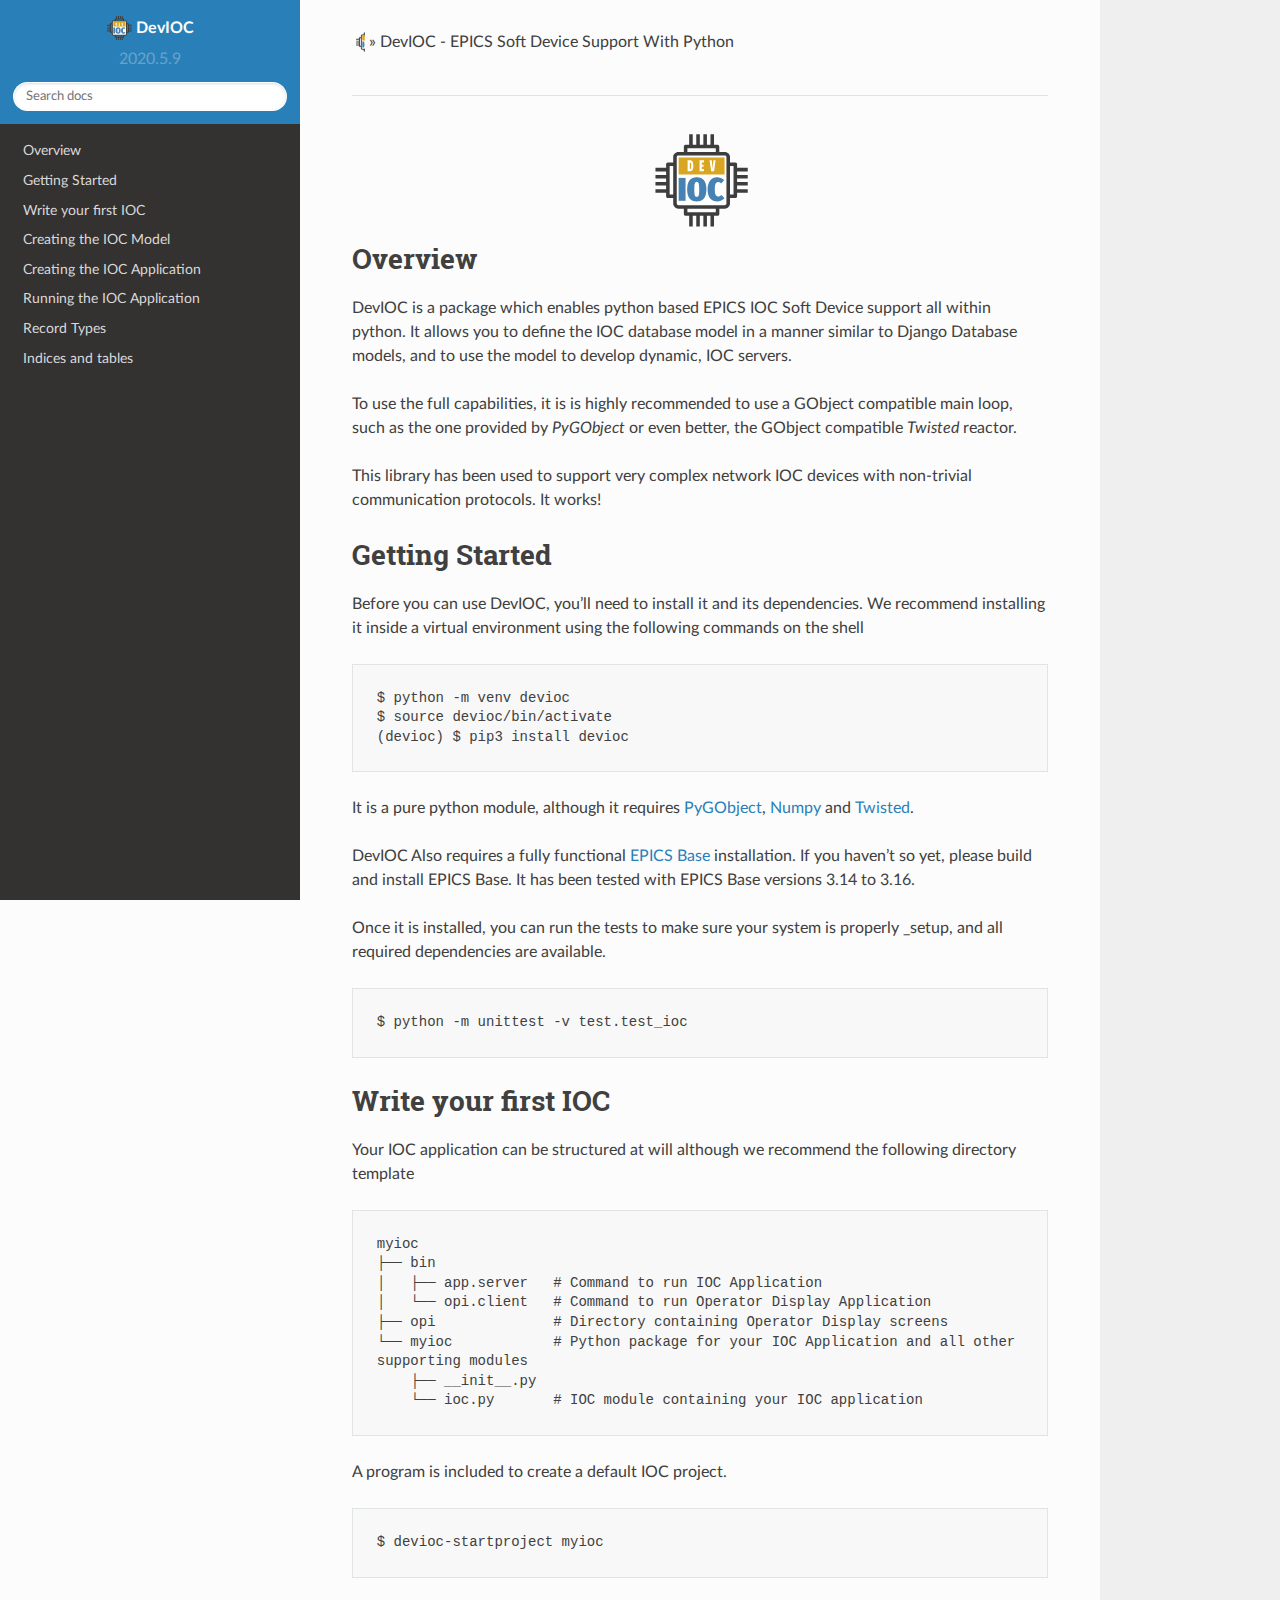
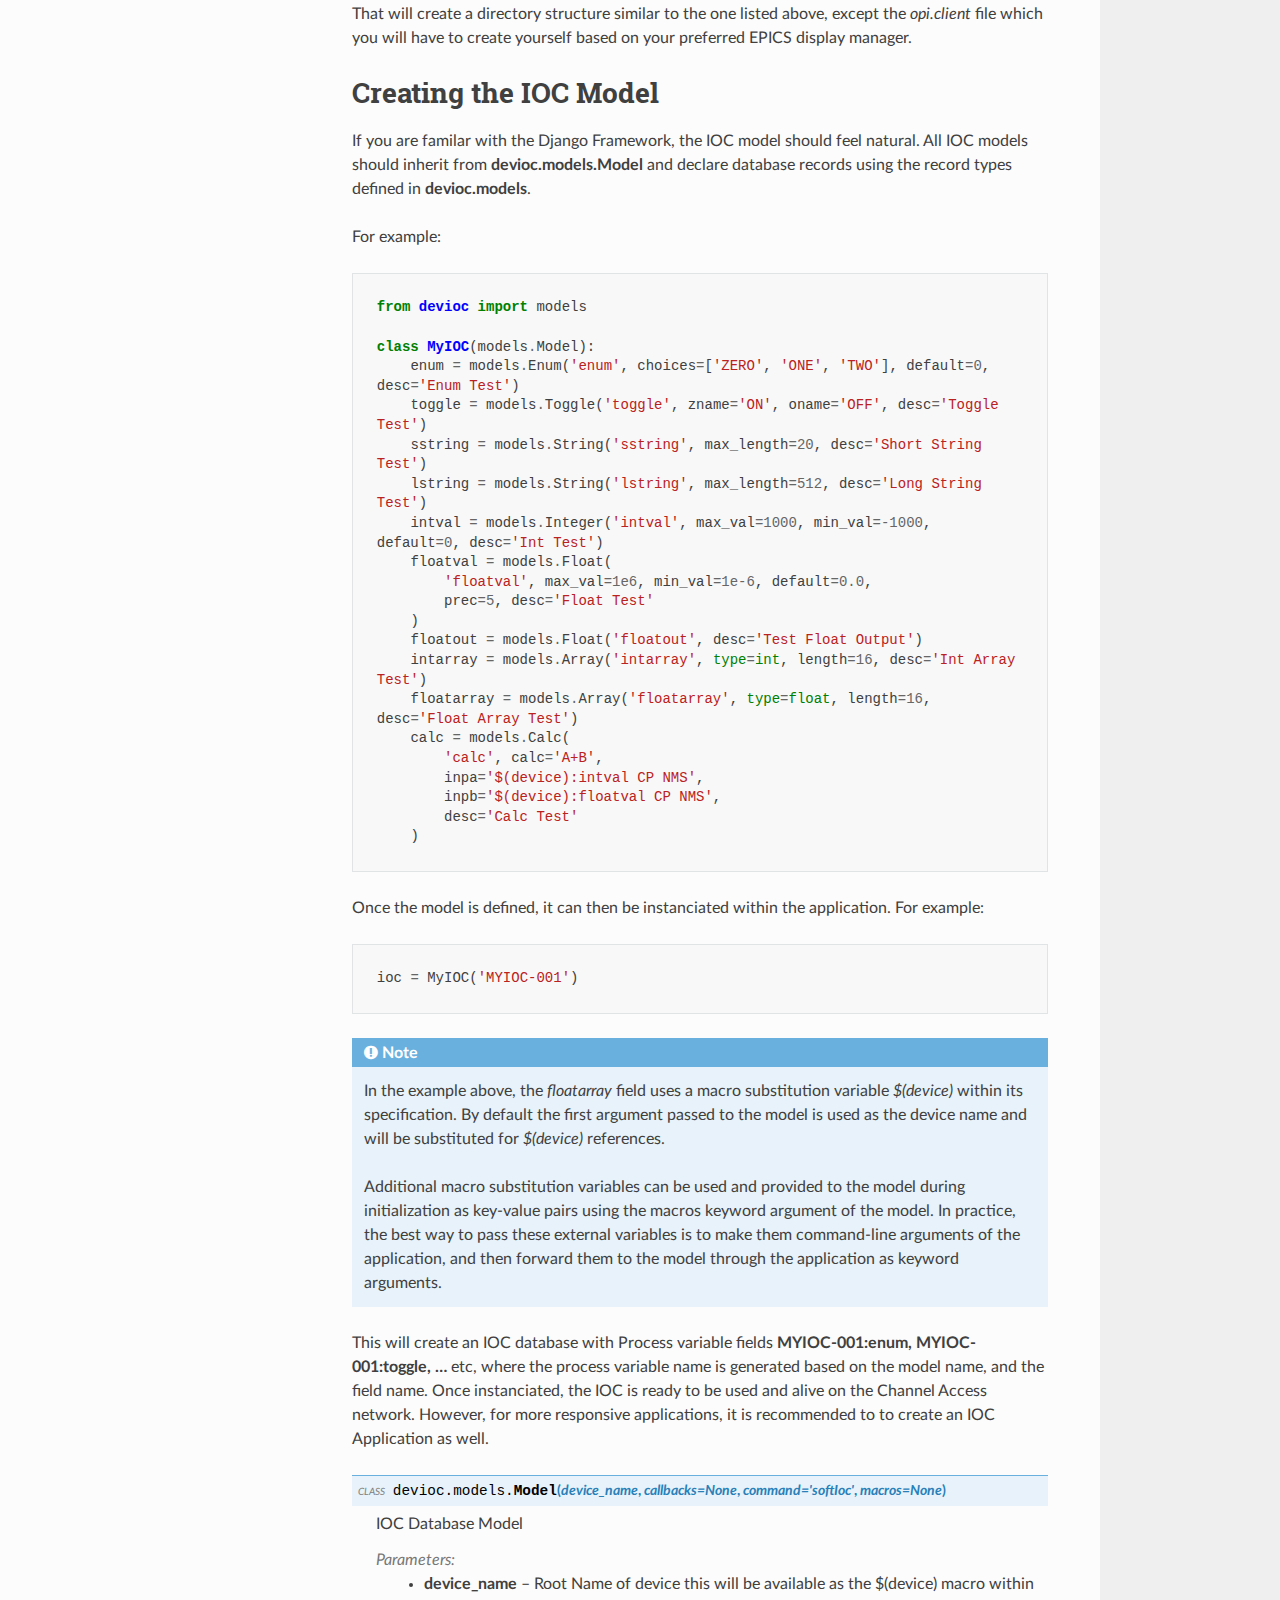
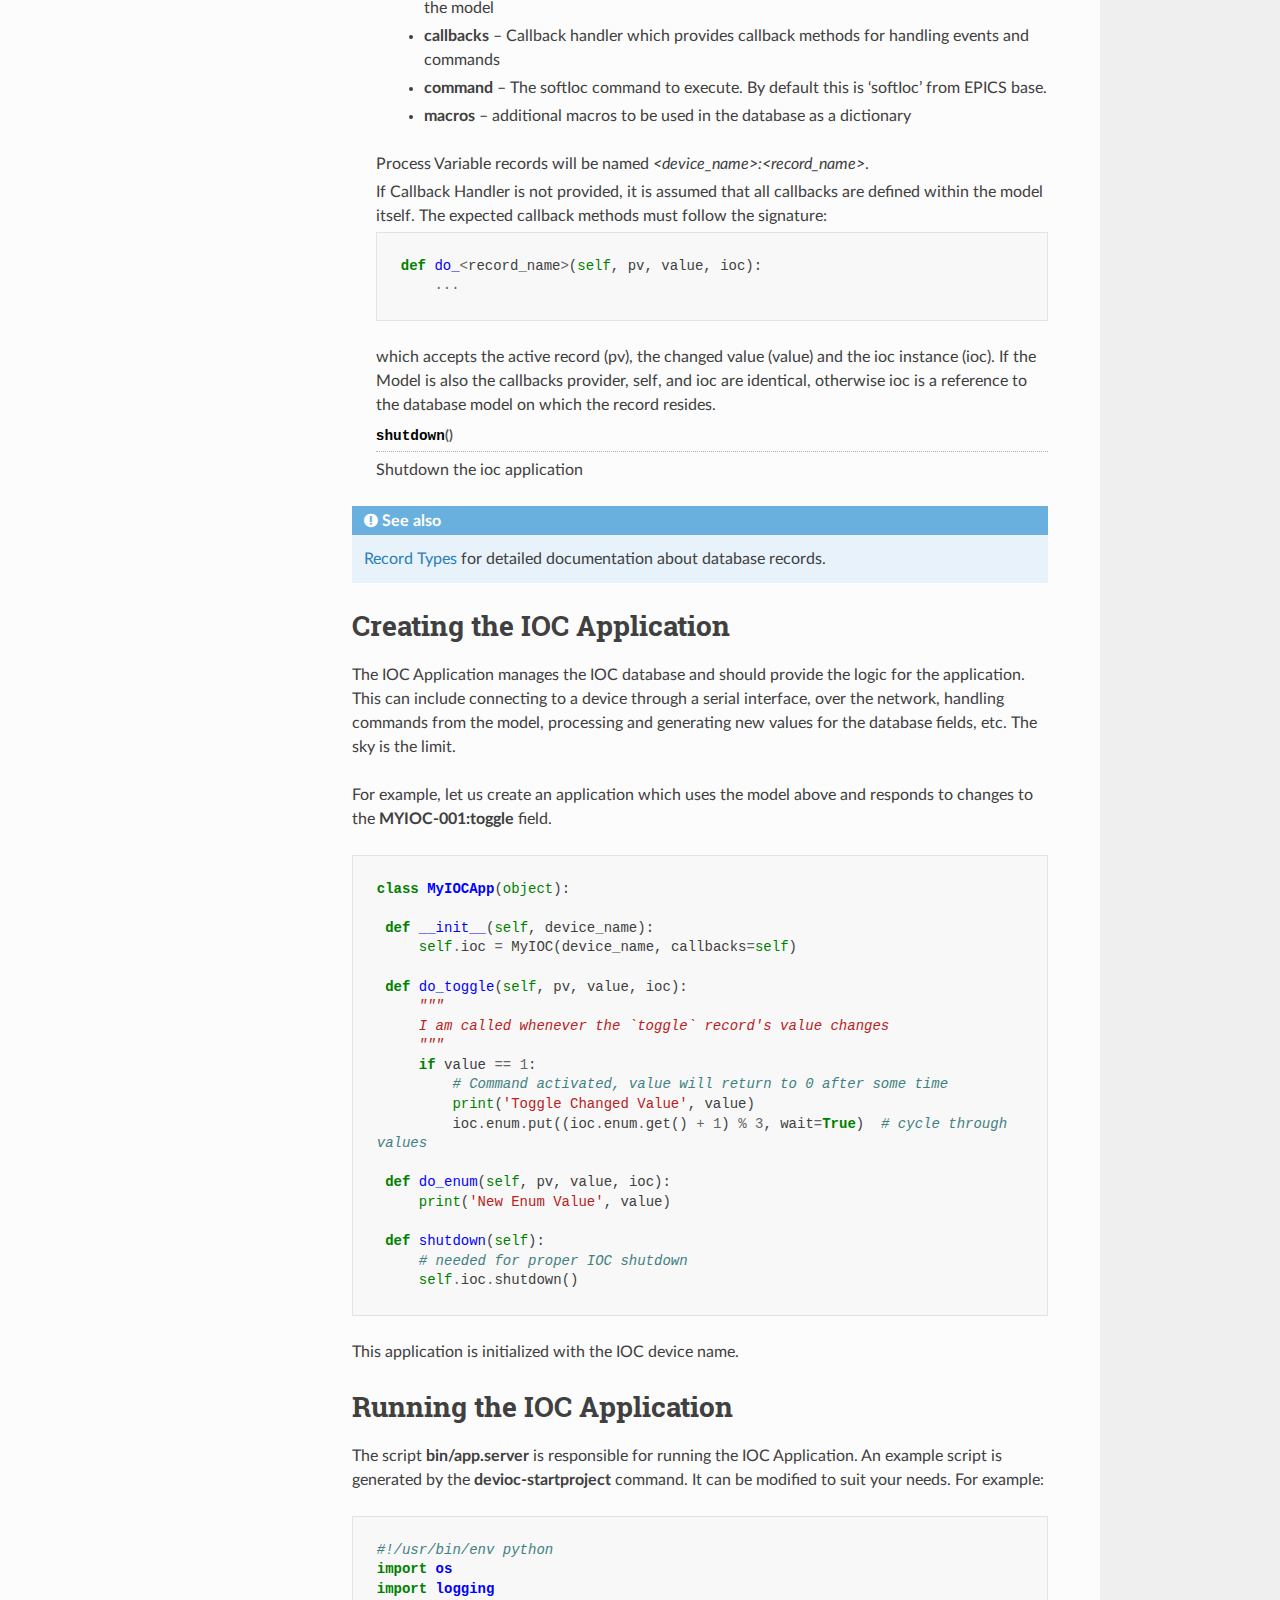
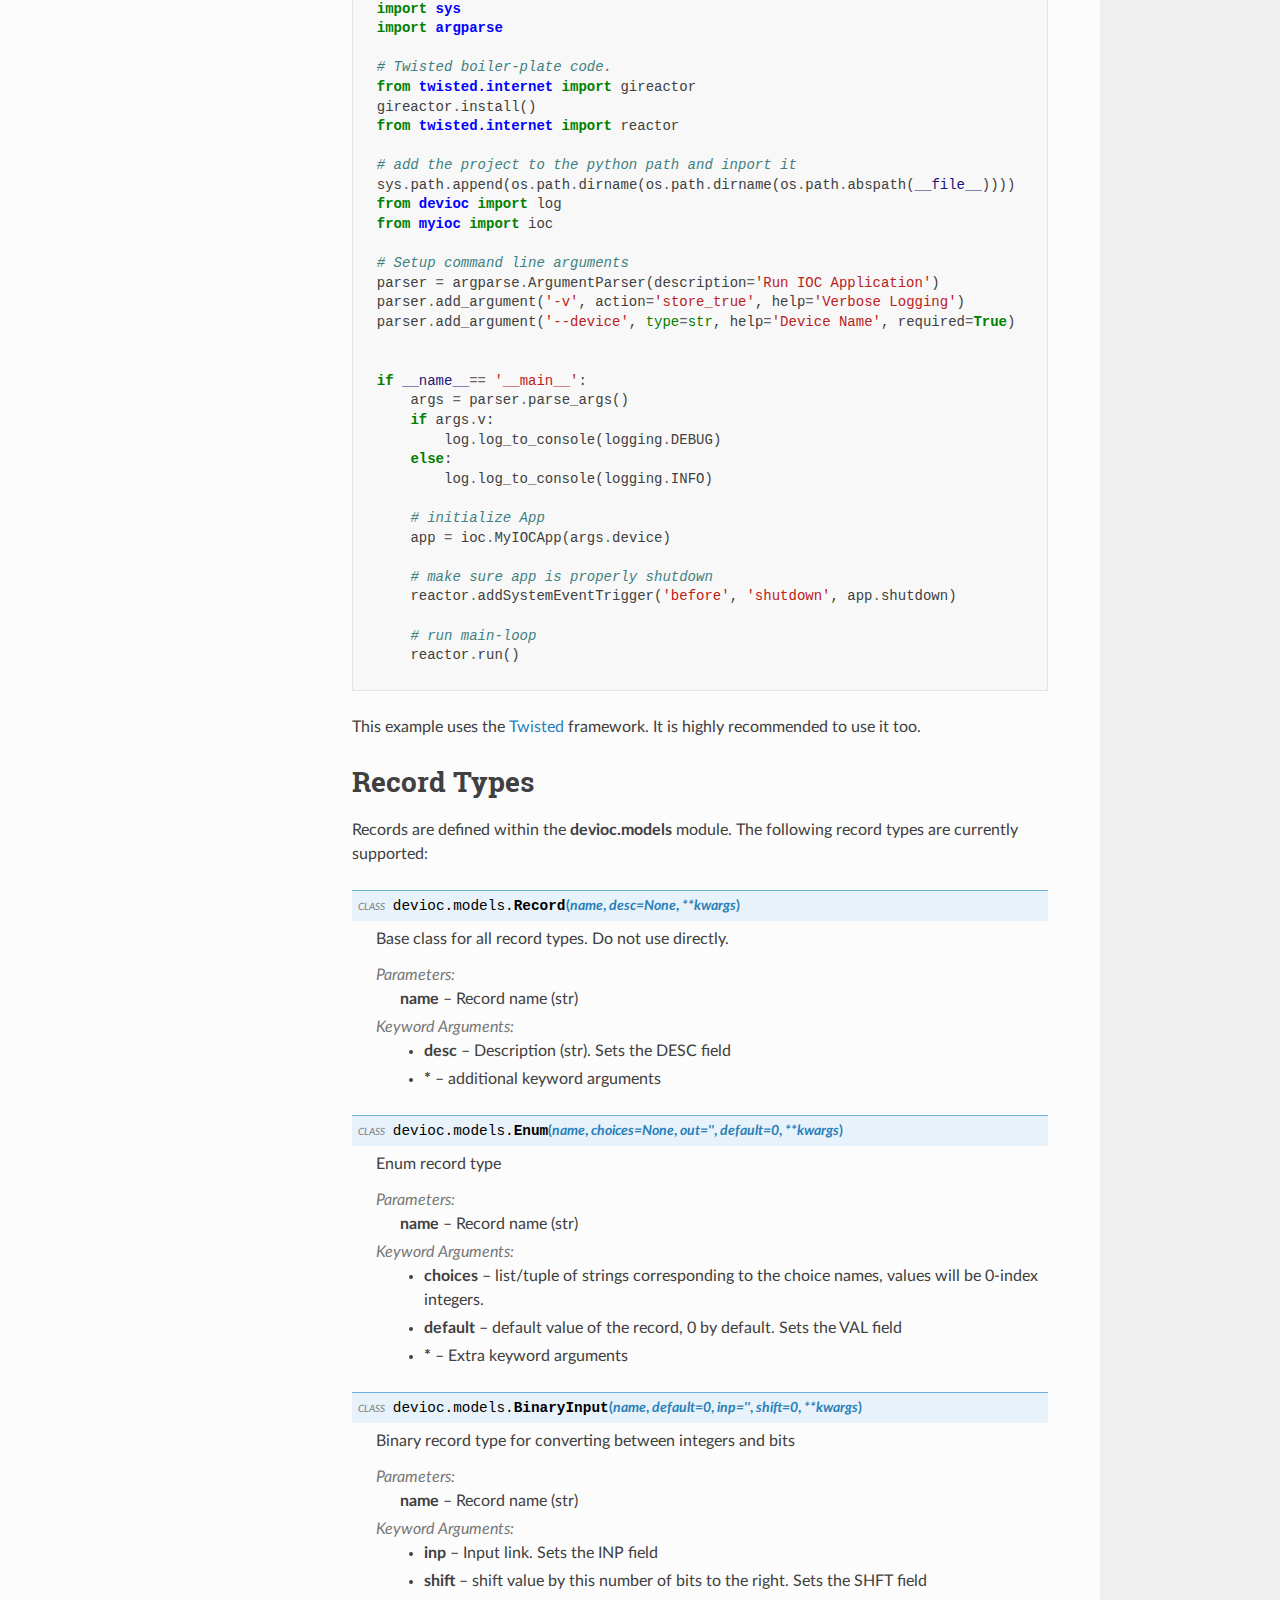
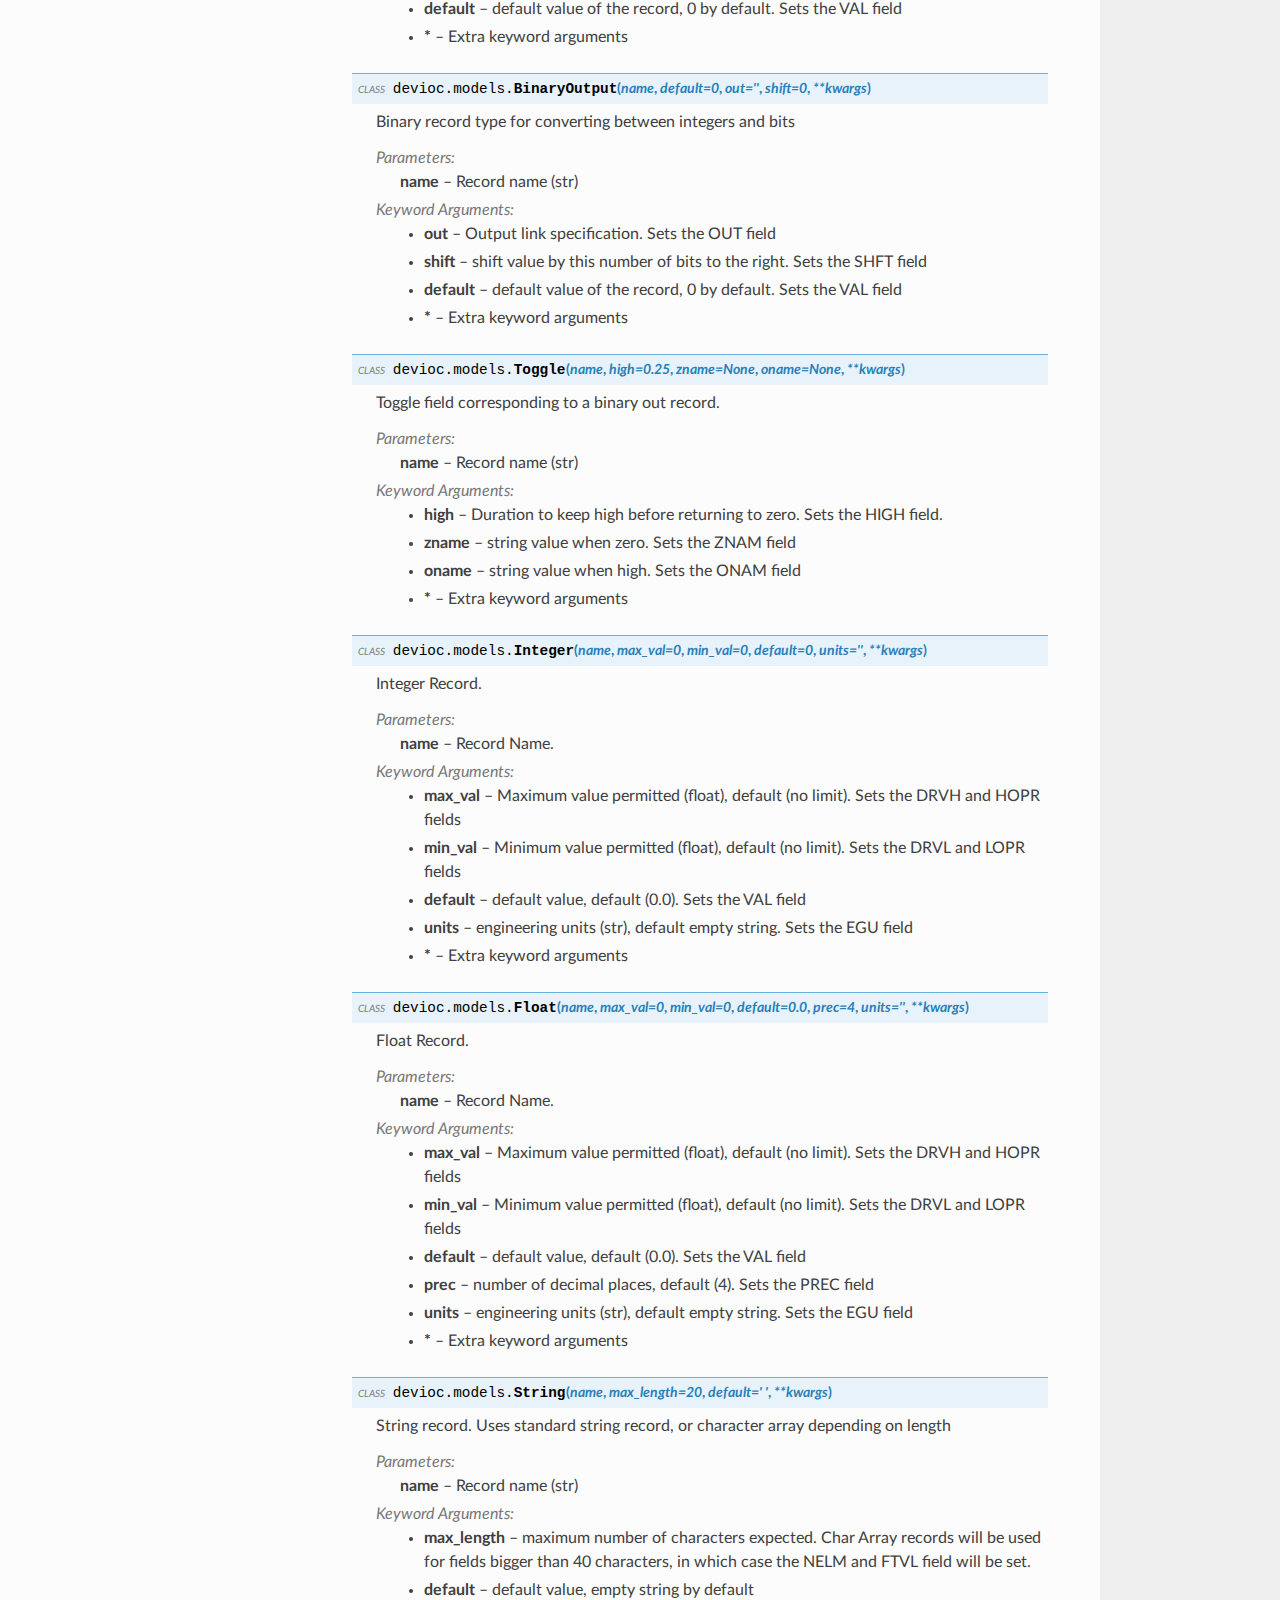
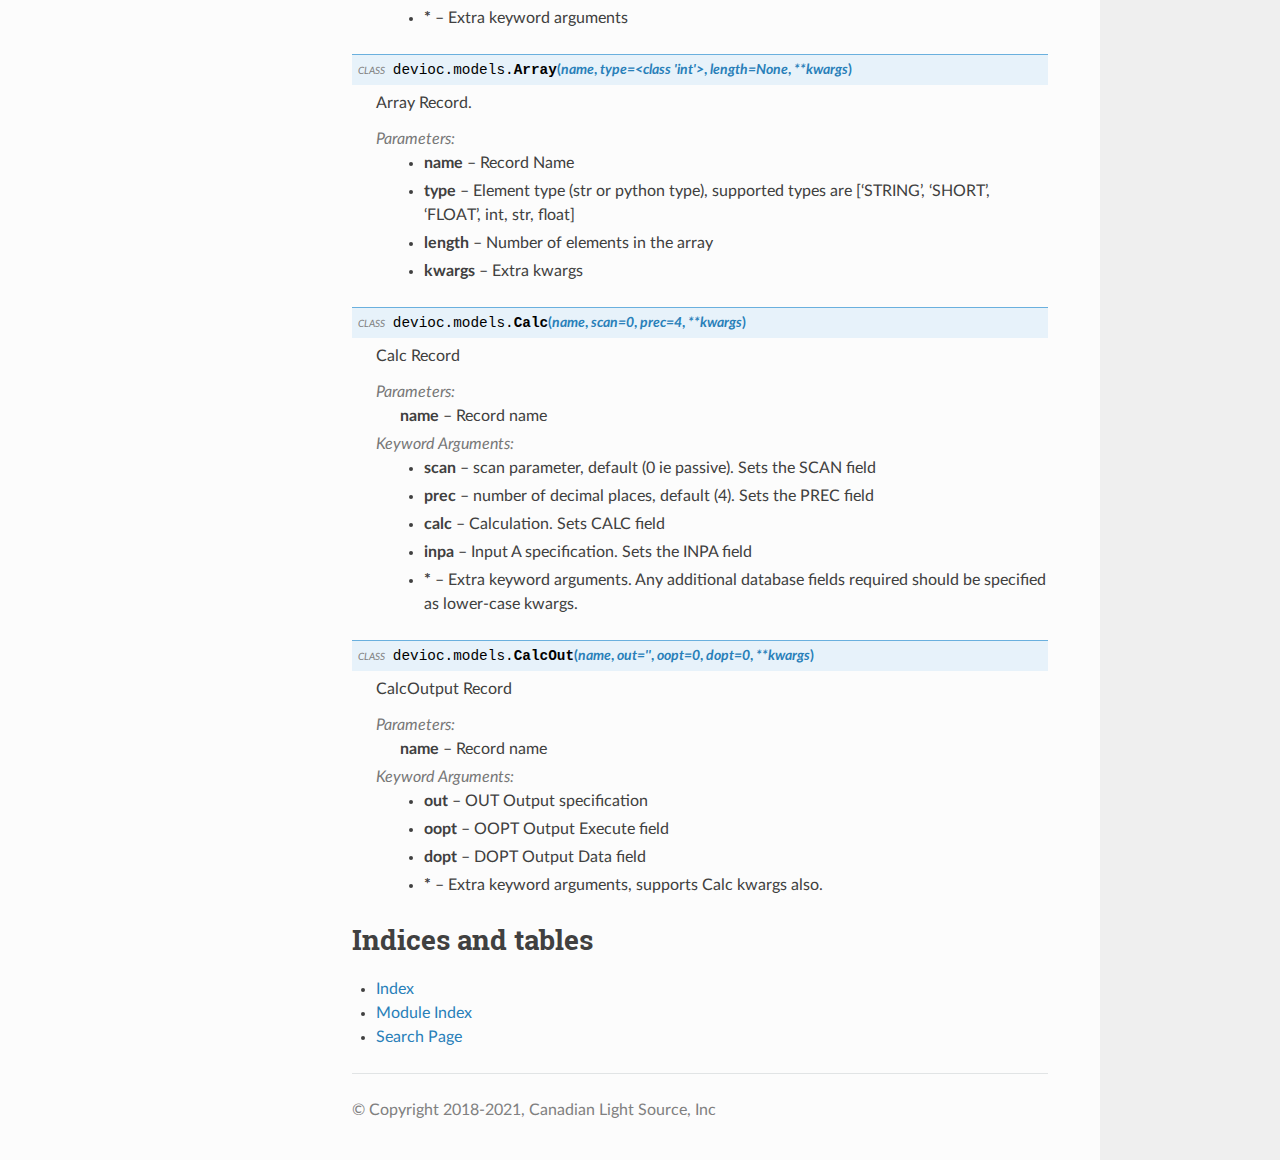
==== commit 8e966612: "Rebuild" ====
--- a/index.html
+++ b/index.html
@@ -7,7 +7,7 @@
   
   <meta name="viewport" content="width=device-width, initial-scale=1.0">
   
-  <title>DevIOC - EPICS Soft Device Support With Python &mdash; DevIOC 2020.5.6 documentation</title>
+  <title>DevIOC - EPICS Soft Device Support With Python &mdash; DevIOC 2020.5.9 documentation</title>
   
 
   
@@ -59,7 +59,7 @@
             
             
               <div class="version">
-                2020.5.6
+                2020.5.9
               </div>
             
           
@@ -172,8 +172,11 @@
 </div>
 <div class="section" id="getting-started">
 <h1>Getting Started<a class="headerlink" href="#getting-started" title="Permalink to this headline">¶</a></h1>
-<p>Before you can use DevIOC, you’ll need to install it and its dependencies.</p>
-<div class="highlight-default notranslate"><div class="highlight"><pre><span></span>$ pip3 install devioc
+<p>Before you can use DevIOC, you’ll need to install it and its dependencies. We recommend installing it inside a virtual
+environment using the following commands on the shell</p>
+<div class="highlight-default notranslate"><div class="highlight"><pre><span></span>$ python -m venv devioc
+$ source devioc/bin/activate
+(devioc) $ pip3 install devioc
 </pre></div>
 </div>
 <p>It is a pure python module, although it requires
@@ -249,6 +252,10 @@
 them command-line arguments of the application, and then forward them to the model through the application as
 keyword arguments.</p>
 </div>
+<p>This will create an IOC database with Process variable fields <strong>MYIOC-001:enum, MYIOC-001:toggle, …</strong> etc, where
+the process variable name is generated based on the model name, and the field name.  Once instanciated, the IOC is ready
+to be used and alive on the Channel Access network. However, for more responsive applications, it is recommended to
+to create an IOC Application as well.</p>
 <dl class="py class">
 <dt id="devioc.models.Model">
 <em class="property">class </em><code class="sig-prename descclassname">devioc.models.</code><code class="sig-name descname">Model</code><span class="sig-paren">(</span><em class="sig-param"><span class="n">device_name</span></em>, <em class="sig-param"><span class="n">callbacks</span><span class="o">=</span><span class="default_value">None</span></em>, <em class="sig-param"><span class="n">command</span><span class="o">=</span><span class="default_value">'softIoc'</span></em>, <em class="sig-param"><span class="n">macros</span><span class="o">=</span><span class="default_value">None</span></em><span class="sig-paren">)</span><a class="headerlink" href="#devioc.models.Model" title="Permalink to this definition">¶</a></dt>
@@ -281,10 +288,6 @@
 
 </dd></dl>
 
-<p>This will create an IOC database with Process variable fields <strong>MYIOC-001:enum, MYIOC-001:toggle, …</strong> etc, where
-the process variable name is generated based on the model name, and the field name.  Once instanciated, the IOC is ready
-to be used and alive on the Channel Access network. However, for more responsive applications, it is recommended to
-to create an IOC Application as well.</p>
 <div class="admonition seealso">
 <p class="admonition-title">See also</p>
 <p><a class="reference internal" href="#record-types">Record Types</a> for detailed documentation about database records.</p>
@@ -599,7 +602,7 @@
   <div role="contentinfo">
     <p>
         
-        &copy; Copyright 2018-2020, Canadian Light Source, Inc
+        &copy; Copyright 2018-2021, Canadian Light Source, Inc
 
     </p>
   </div> 
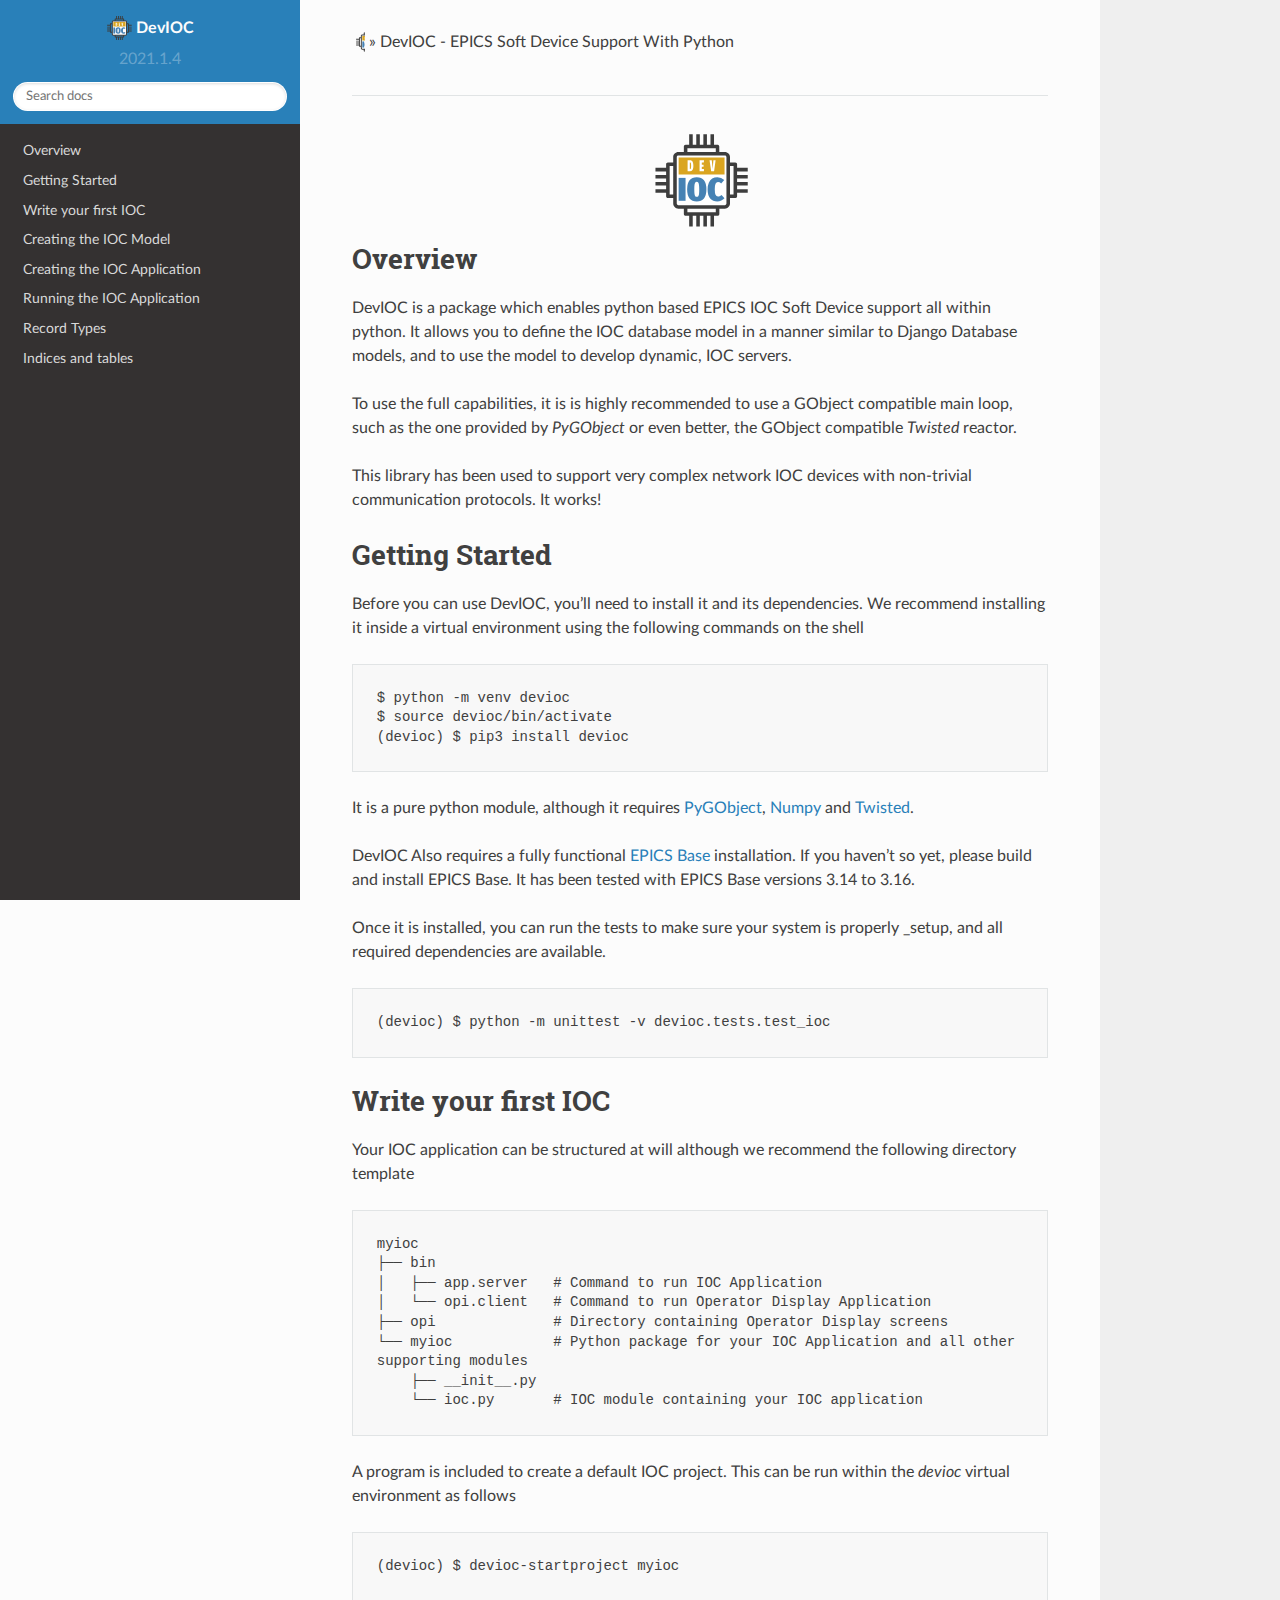
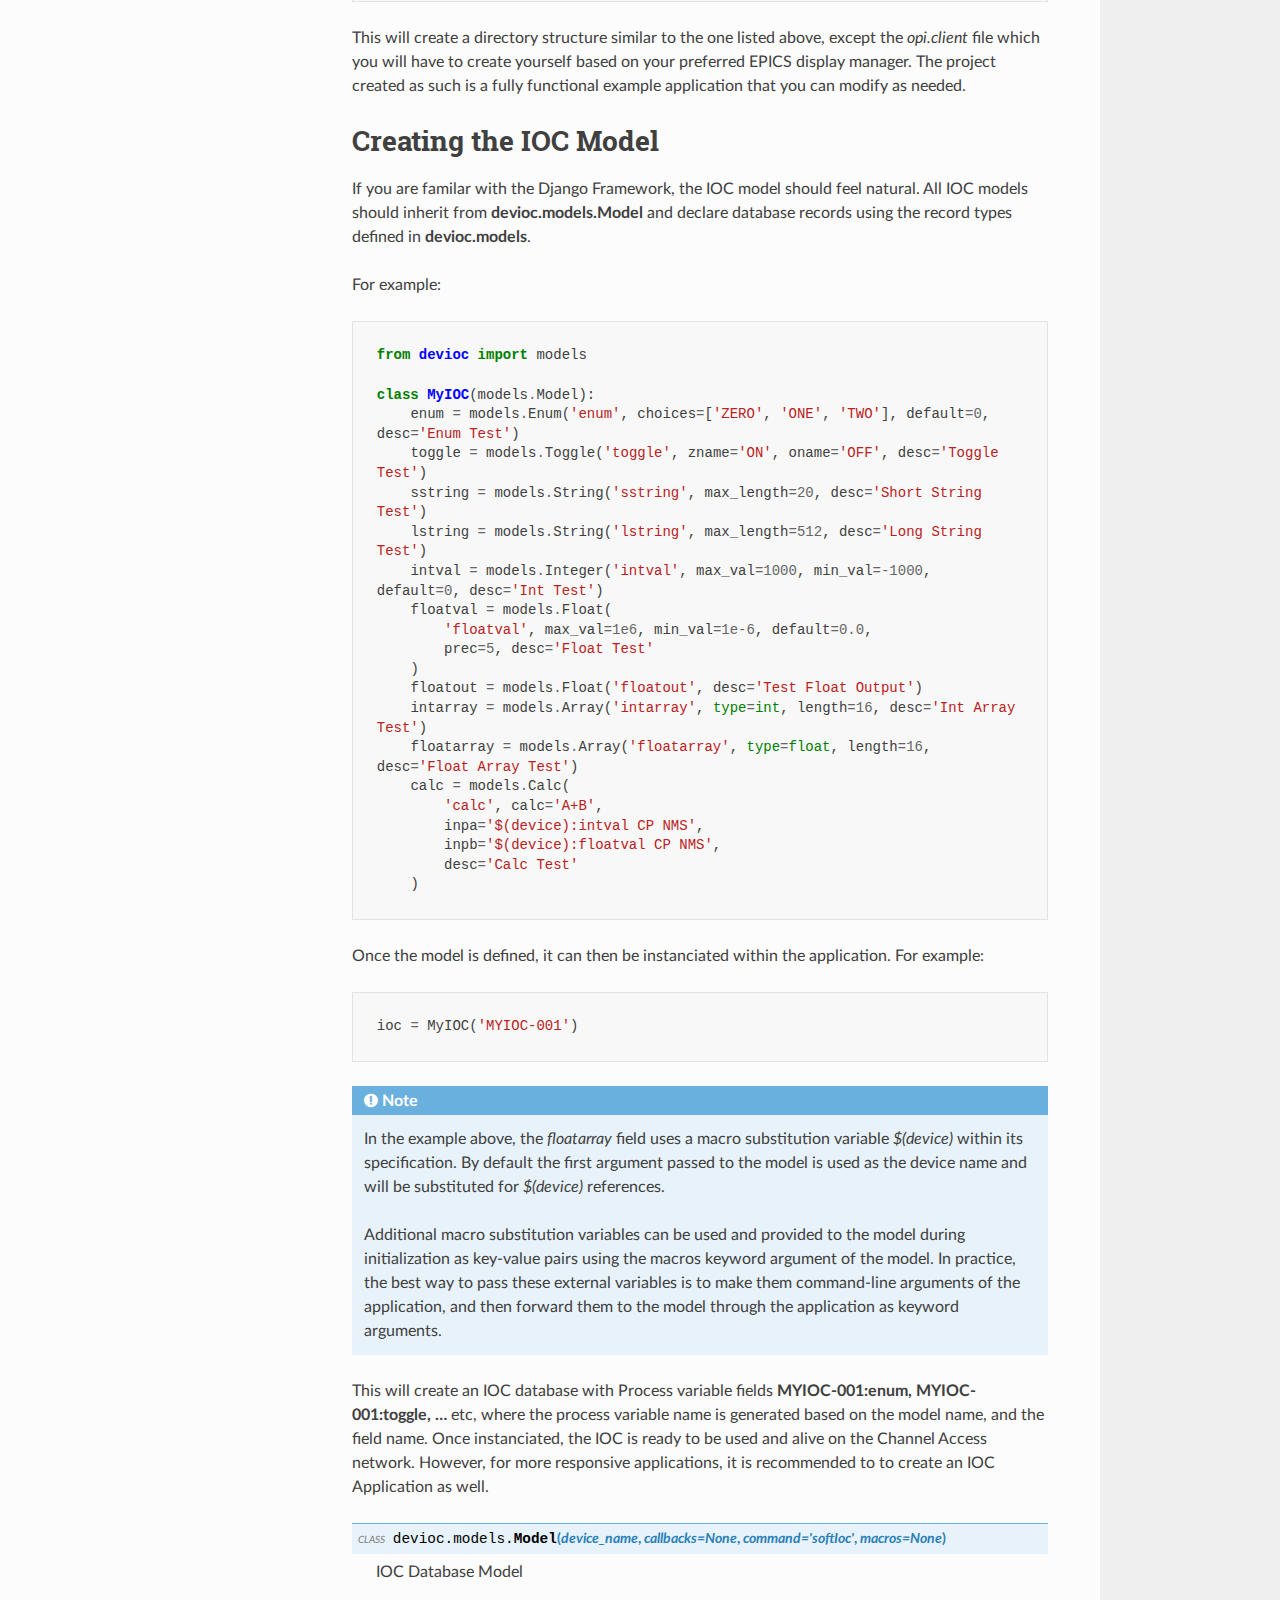
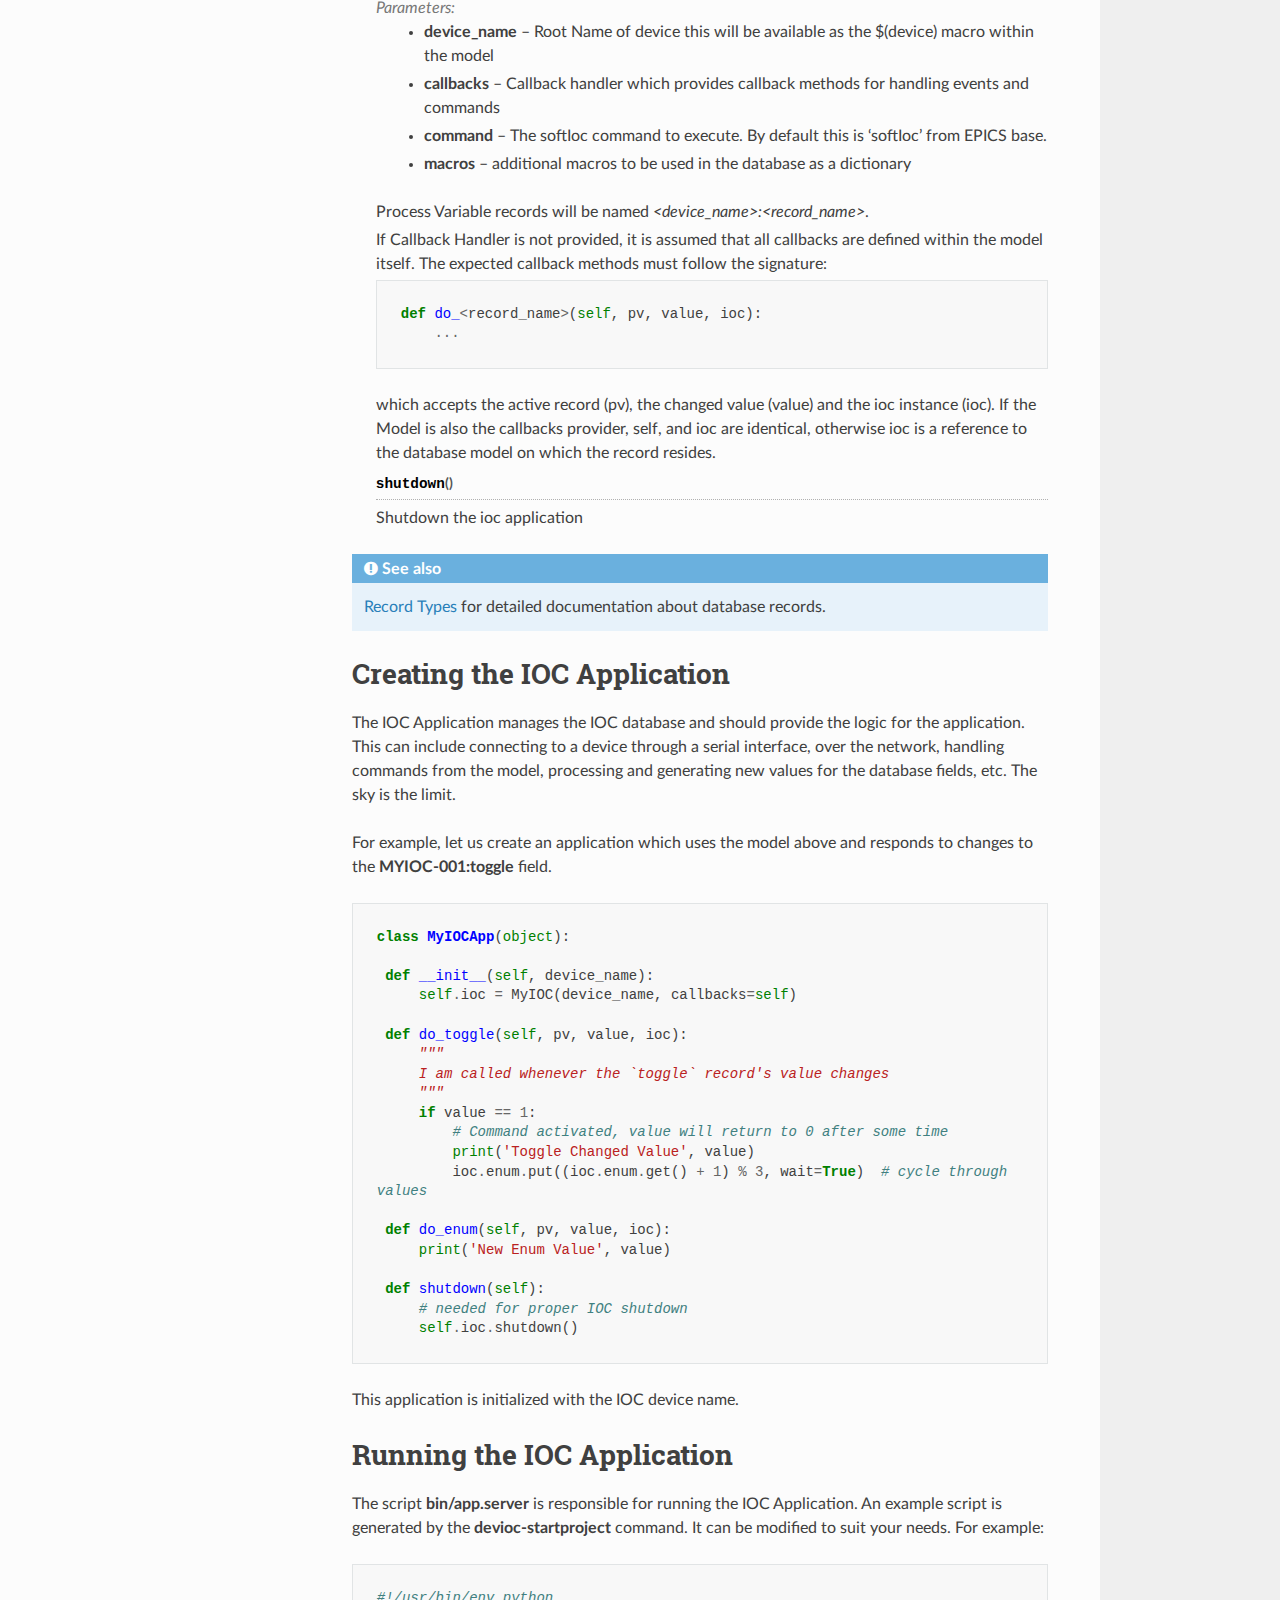
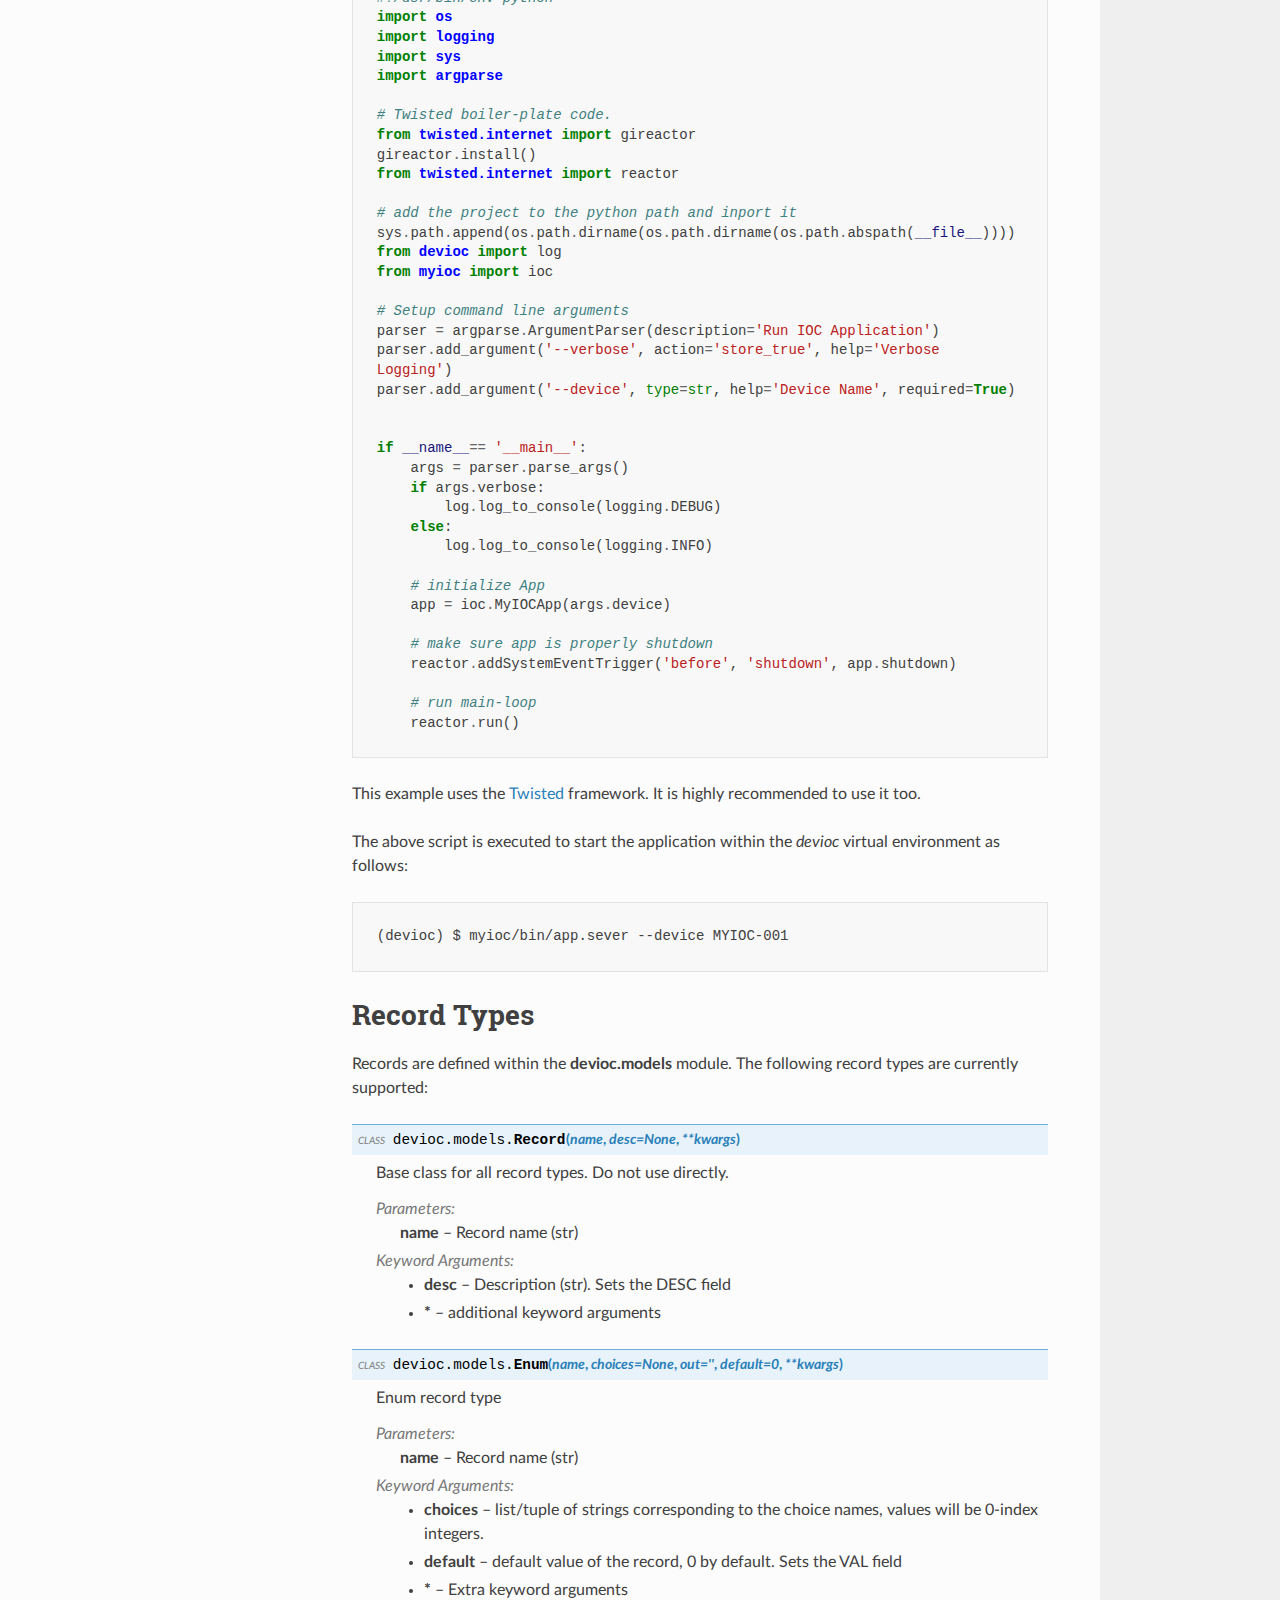
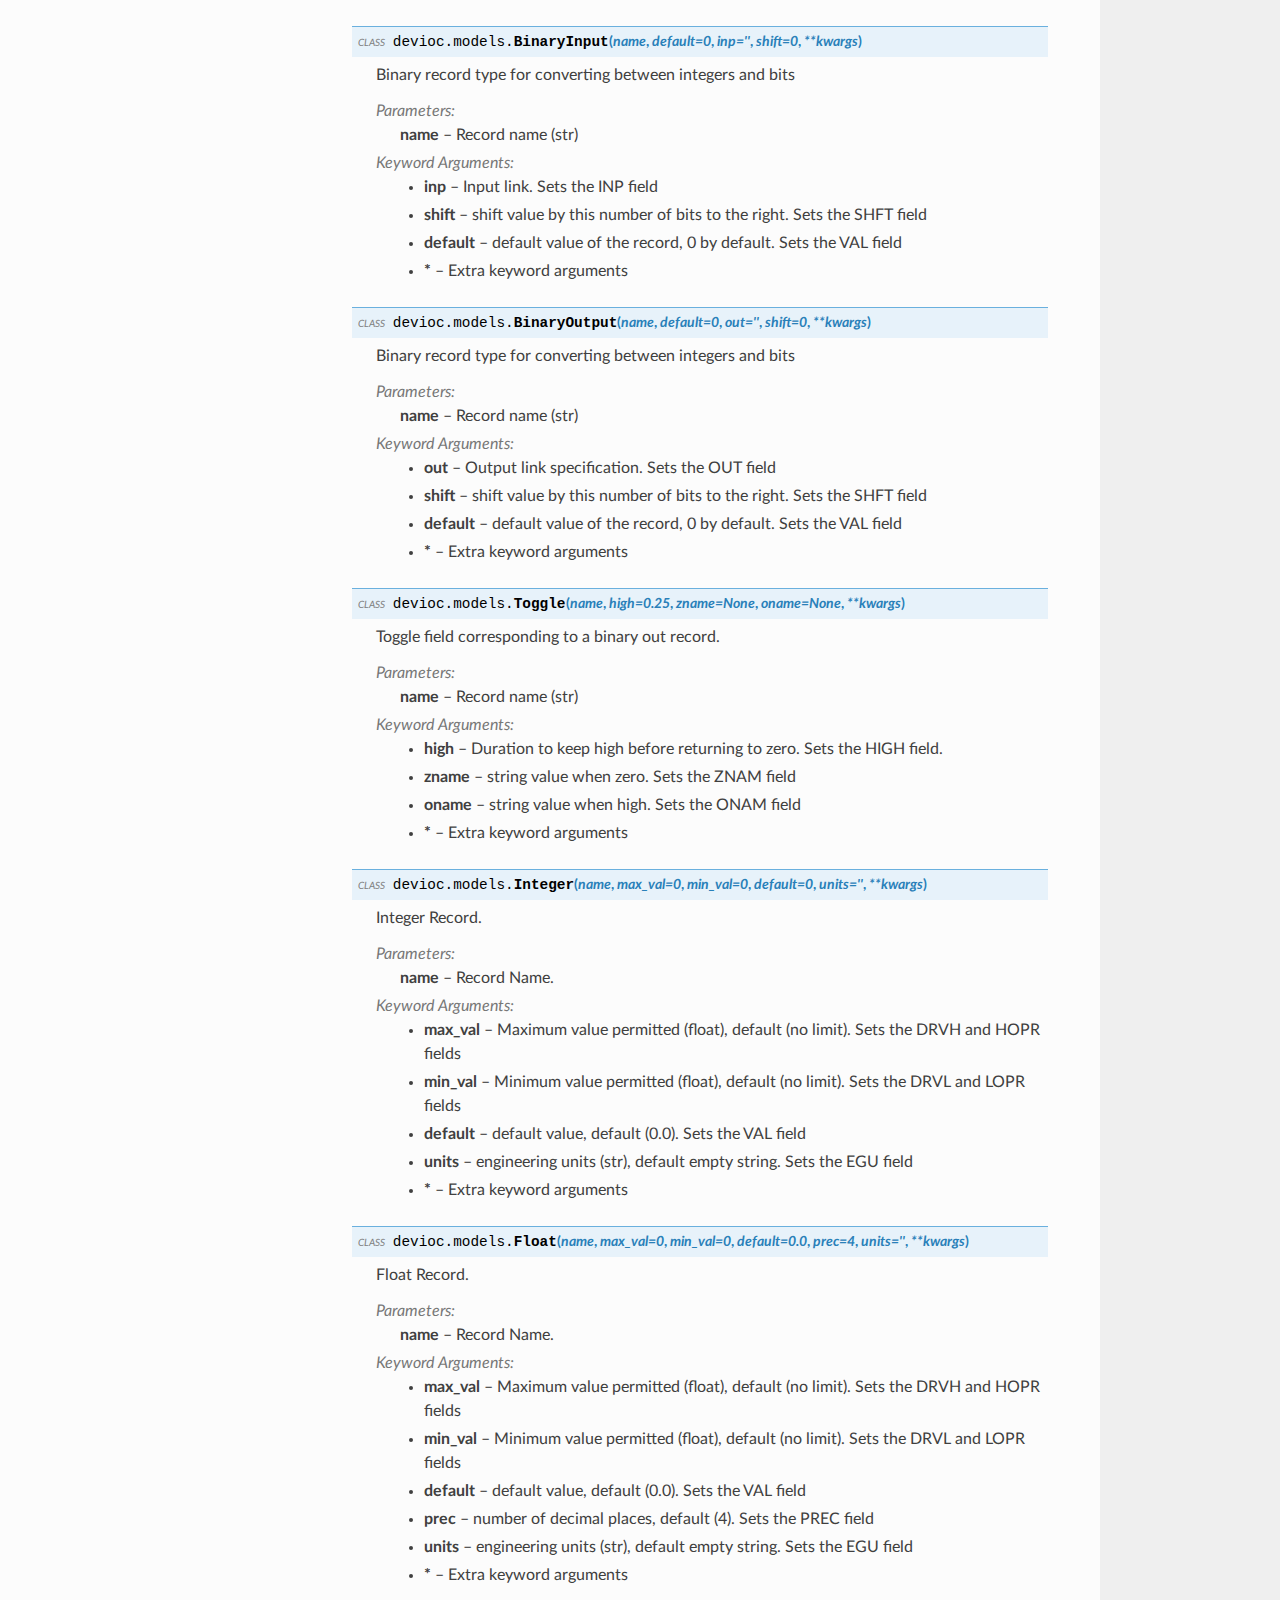
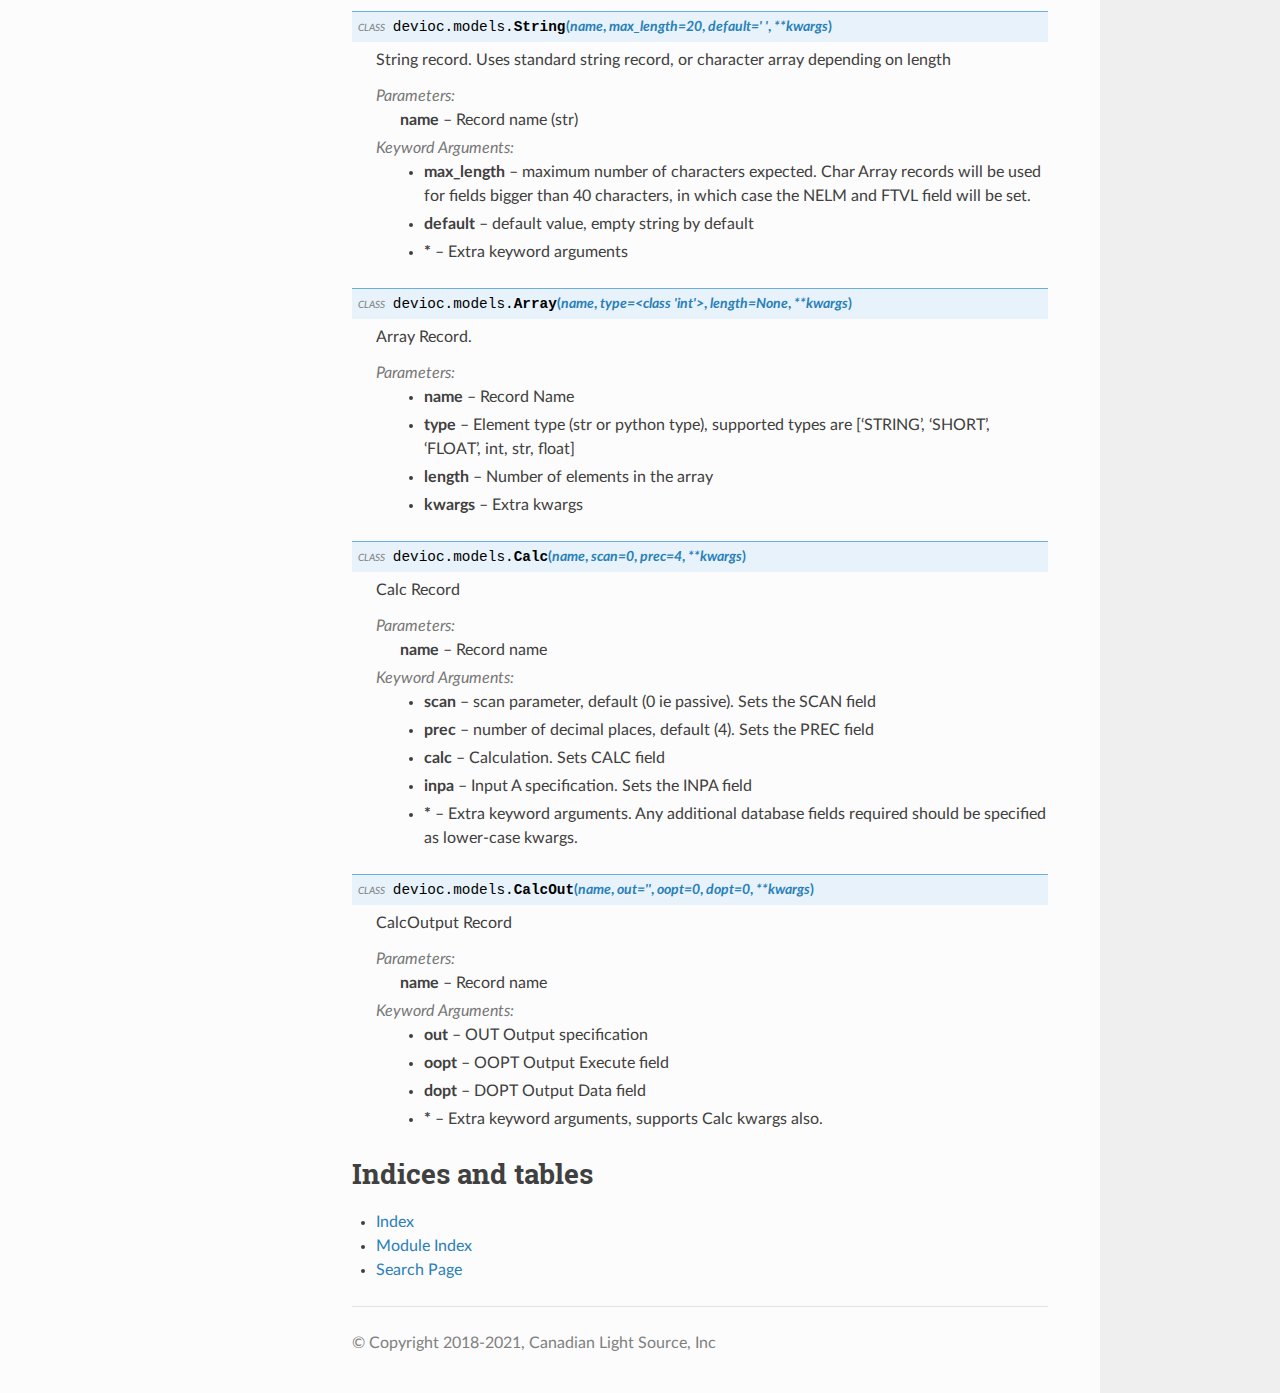
==== commit 39c105bd: "rebuild" ====
--- a/index.html
+++ b/index.html
@@ -7,7 +7,7 @@
   
   <meta name="viewport" content="width=device-width, initial-scale=1.0">
   
-  <title>DevIOC - EPICS Soft Device Support With Python &mdash; DevIOC 2020.5.9 documentation</title>
+  <title>DevIOC - EPICS Soft Device Support With Python &mdash; DevIOC 2021.1.4 documentation</title>
   
 
   
@@ -59,7 +59,7 @@
             
             
               <div class="version">
-                2020.5.9
+                2021.1.4
               </div>
             
           
@@ -186,7 +186,7 @@
 please build and install EPICS Base. It has been tested with EPICS Base versions 3.14 to 3.16.</p>
 <p>Once it is installed, you can run the tests to make sure your system is properly _setup, and all required
 dependencies are available.</p>
-<div class="highlight-default notranslate"><div class="highlight"><pre><span></span>$ python -m unittest -v test.test_ioc
+<div class="highlight-default notranslate"><div class="highlight"><pre><span></span>(devioc) $ python -m unittest -v devioc.tests.test_ioc
 </pre></div>
 </div>
 </div>
@@ -203,12 +203,13 @@
     └── ioc.py       # IOC module containing your IOC application
 </pre></div>
 </div>
-<p>A program is included to create a default IOC project.</p>
-<div class="highlight-default notranslate"><div class="highlight"><pre><span></span>$ devioc-startproject myioc
-</pre></div>
-</div>
-<p>That will create a directory structure similar to the one listed above, except the <cite>opi.client</cite> file which you
-will have to create yourself based on your preferred EPICS display manager.</p>
+<p>A program is included to create a default IOC project. This can be run within the <cite>devioc</cite> virtual environment as follows</p>
+<div class="highlight-default notranslate"><div class="highlight"><pre><span></span>(devioc) $ devioc-startproject myioc
+</pre></div>
+</div>
+<p>This will create a directory structure similar to the one listed above, except the <cite>opi.client</cite> file which you
+will have to create yourself based on your preferred EPICS display manager. The project created as such is
+a fully functional example application that you can modify as needed.</p>
 </div>
 <div class="section" id="creating-the-ioc-model">
 <h1>Creating the IOC Model<a class="headerlink" href="#creating-the-ioc-model" title="Permalink to this headline">¶</a></h1>
@@ -346,13 +347,13 @@
 
 <span class="c1"># Setup command line arguments</span>
 <span class="n">parser</span> <span class="o">=</span> <span class="n">argparse</span><span class="o">.</span><span class="n">ArgumentParser</span><span class="p">(</span><span class="n">description</span><span class="o">=</span><span class="s1">&#39;Run IOC Application&#39;</span><span class="p">)</span>
-<span class="n">parser</span><span class="o">.</span><span class="n">add_argument</span><span class="p">(</span><span class="s1">&#39;-v&#39;</span><span class="p">,</span> <span class="n">action</span><span class="o">=</span><span class="s1">&#39;store_true&#39;</span><span class="p">,</span> <span class="n">help</span><span class="o">=</span><span class="s1">&#39;Verbose Logging&#39;</span><span class="p">)</span>
+<span class="n">parser</span><span class="o">.</span><span class="n">add_argument</span><span class="p">(</span><span class="s1">&#39;--verbose&#39;</span><span class="p">,</span> <span class="n">action</span><span class="o">=</span><span class="s1">&#39;store_true&#39;</span><span class="p">,</span> <span class="n">help</span><span class="o">=</span><span class="s1">&#39;Verbose Logging&#39;</span><span class="p">)</span>
 <span class="n">parser</span><span class="o">.</span><span class="n">add_argument</span><span class="p">(</span><span class="s1">&#39;--device&#39;</span><span class="p">,</span> <span class="nb">type</span><span class="o">=</span><span class="nb">str</span><span class="p">,</span> <span class="n">help</span><span class="o">=</span><span class="s1">&#39;Device Name&#39;</span><span class="p">,</span> <span class="n">required</span><span class="o">=</span><span class="kc">True</span><span class="p">)</span>
 
 
 <span class="k">if</span> <span class="vm">__name__</span><span class="o">==</span> <span class="s1">&#39;__main__&#39;</span><span class="p">:</span>
     <span class="n">args</span> <span class="o">=</span> <span class="n">parser</span><span class="o">.</span><span class="n">parse_args</span><span class="p">()</span>
-    <span class="k">if</span> <span class="n">args</span><span class="o">.</span><span class="n">v</span><span class="p">:</span>
+    <span class="k">if</span> <span class="n">args</span><span class="o">.</span><span class="n">verbose</span><span class="p">:</span>
         <span class="n">log</span><span class="o">.</span><span class="n">log_to_console</span><span class="p">(</span><span class="n">logging</span><span class="o">.</span><span class="n">DEBUG</span><span class="p">)</span>
     <span class="k">else</span><span class="p">:</span>
         <span class="n">log</span><span class="o">.</span><span class="n">log_to_console</span><span class="p">(</span><span class="n">logging</span><span class="o">.</span><span class="n">INFO</span><span class="p">)</span>
@@ -368,6 +369,10 @@
 </pre></div>
 </div>
 <p>This example uses the <a class="reference external" href="https://pypi.org/project/Twisted/">Twisted</a> framework. It is highly recommended to use it too.</p>
+<p>The above script is executed to start the application within the <cite>devioc</cite> virtual environment as follows:</p>
+<div class="highlight-default notranslate"><div class="highlight"><pre><span></span>(devioc) $ myioc/bin/app.sever --device MYIOC-001
+</pre></div>
+</div>
 </div>
 <div class="section" id="record-types">
 <h1>Record Types<a class="headerlink" href="#record-types" title="Permalink to this headline">¶</a></h1>
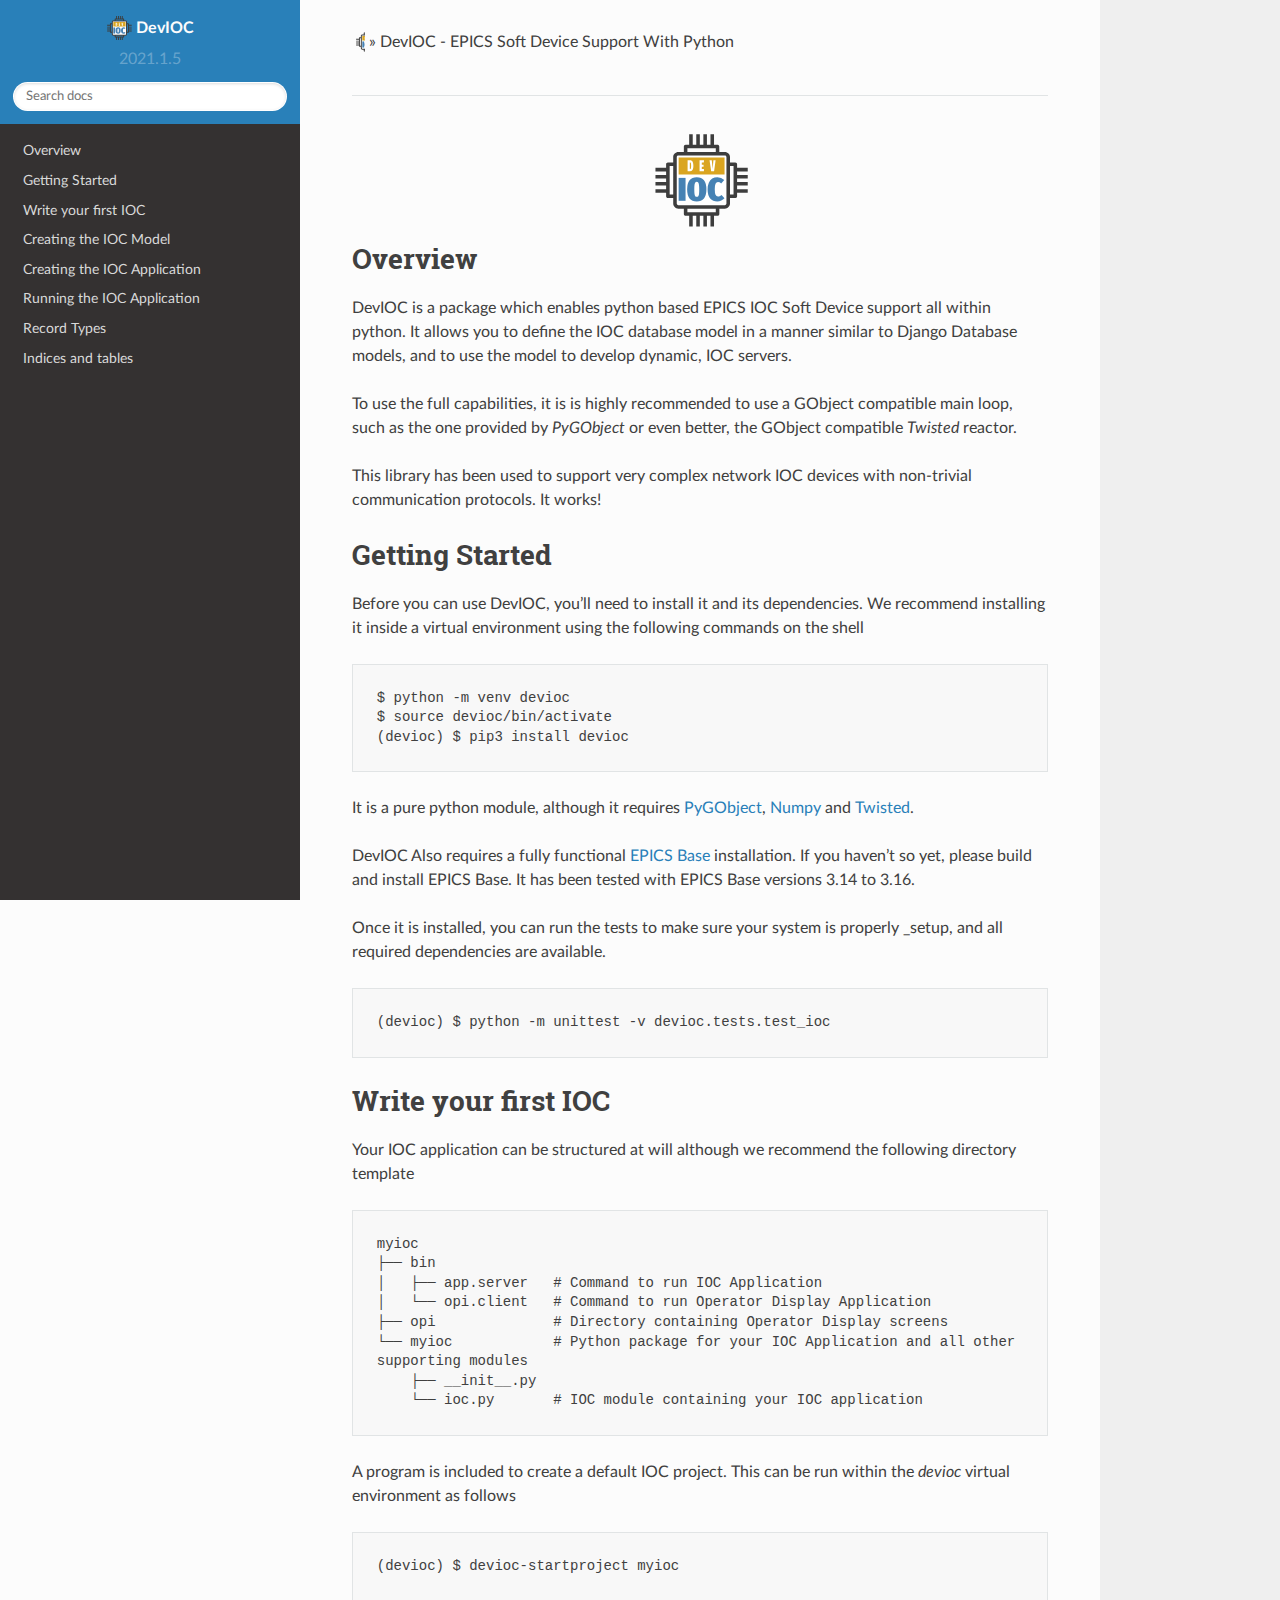
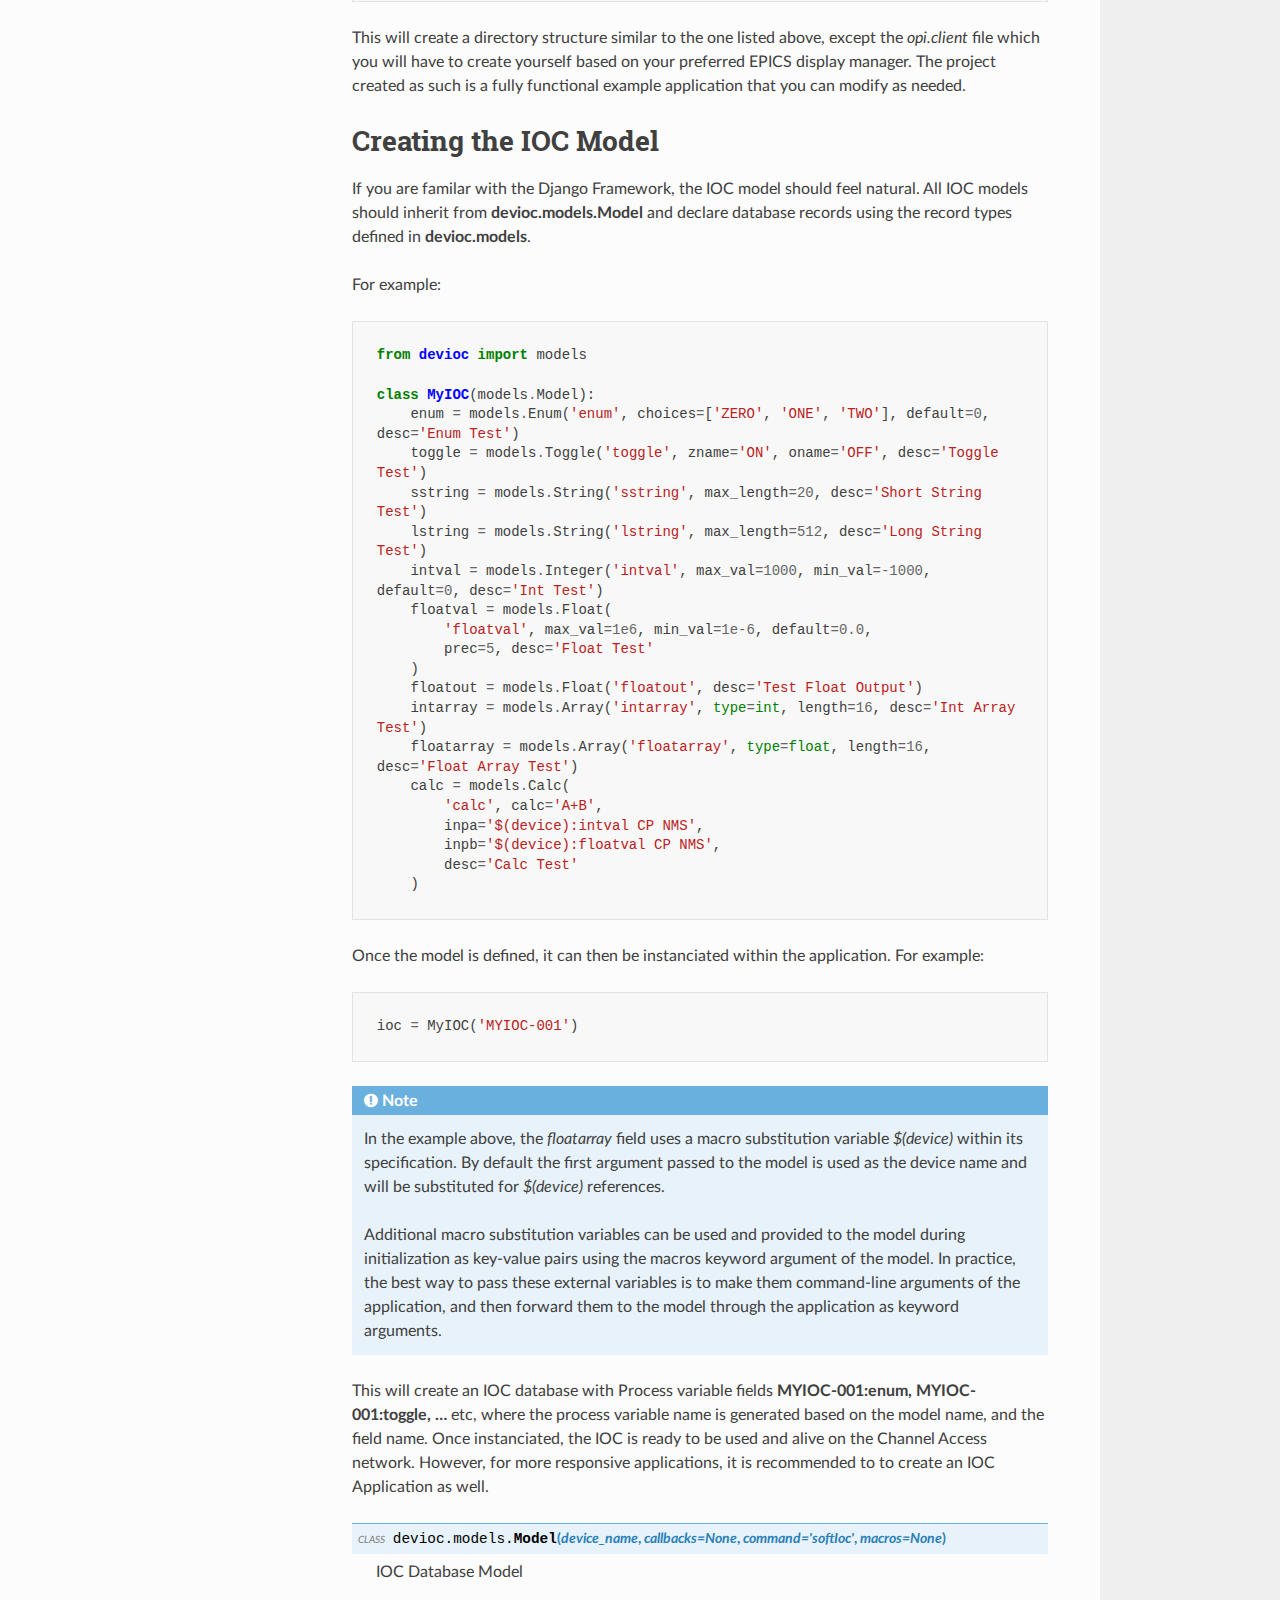
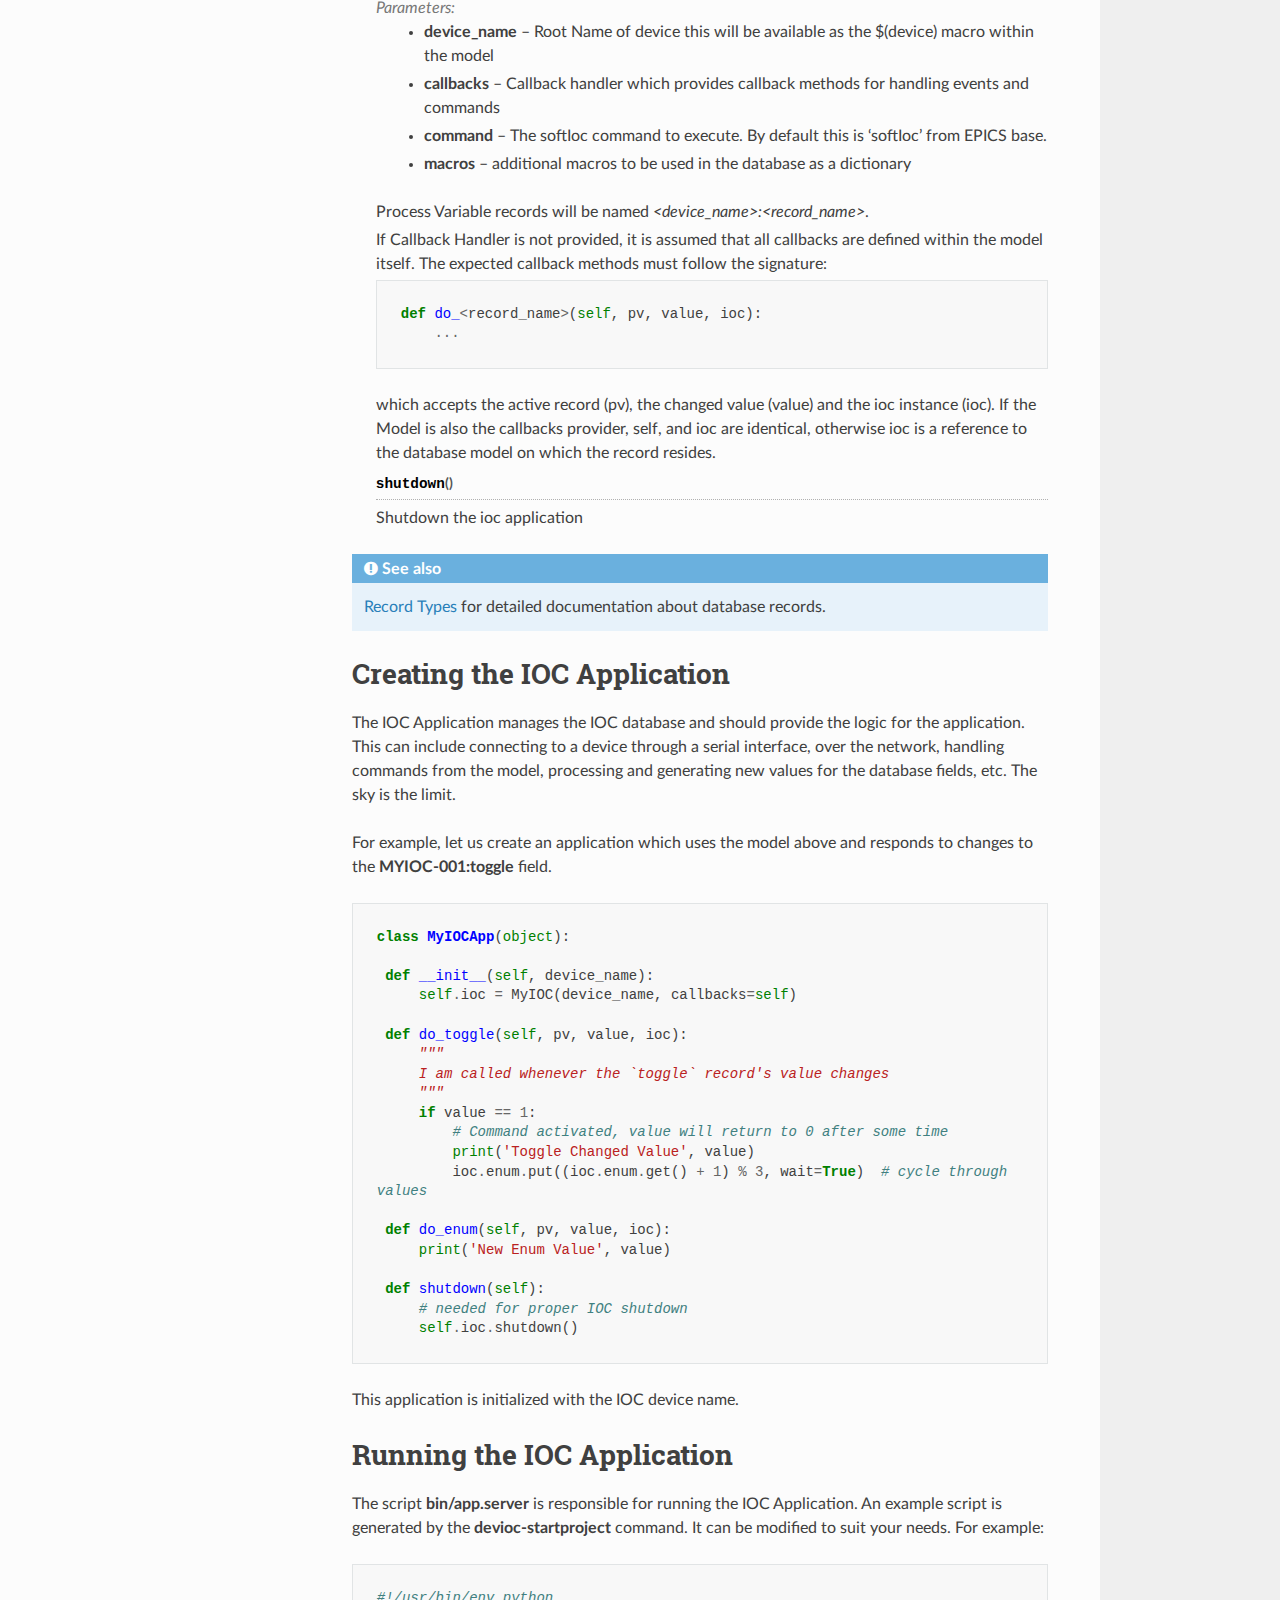
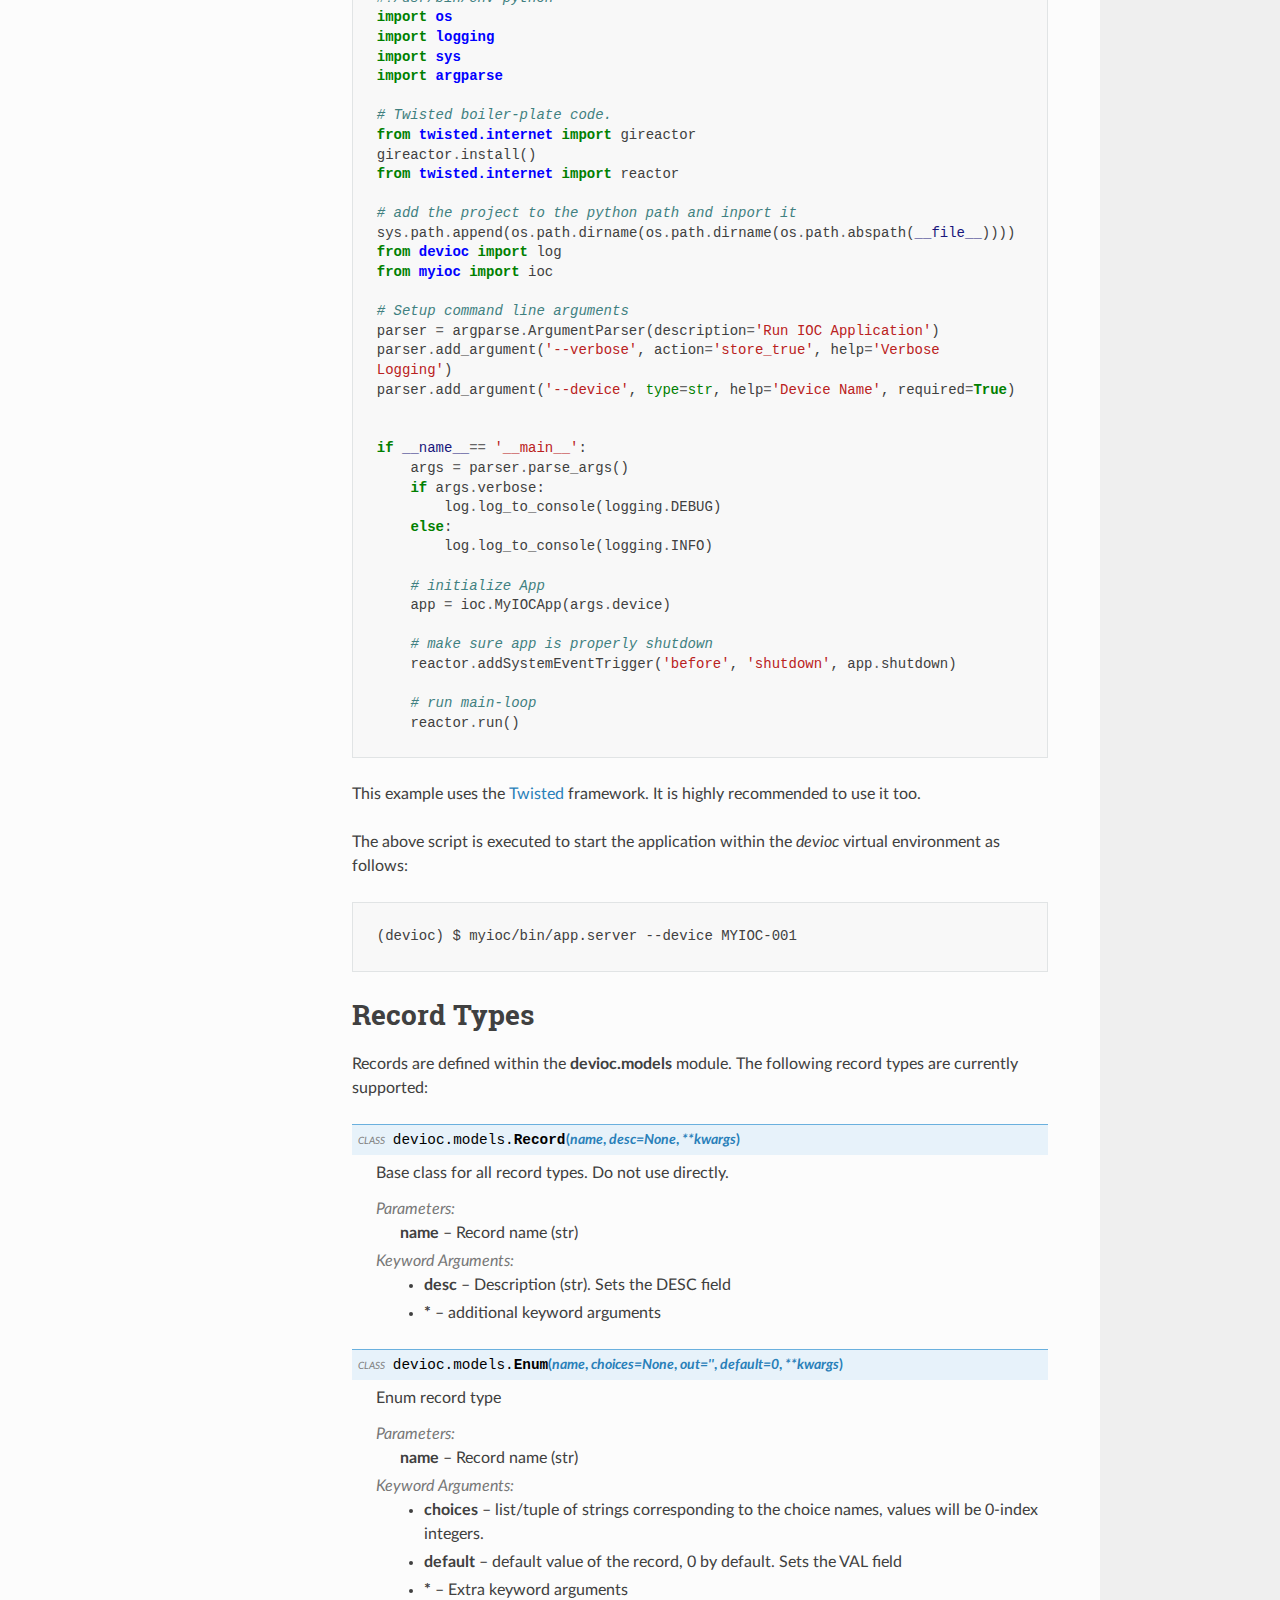
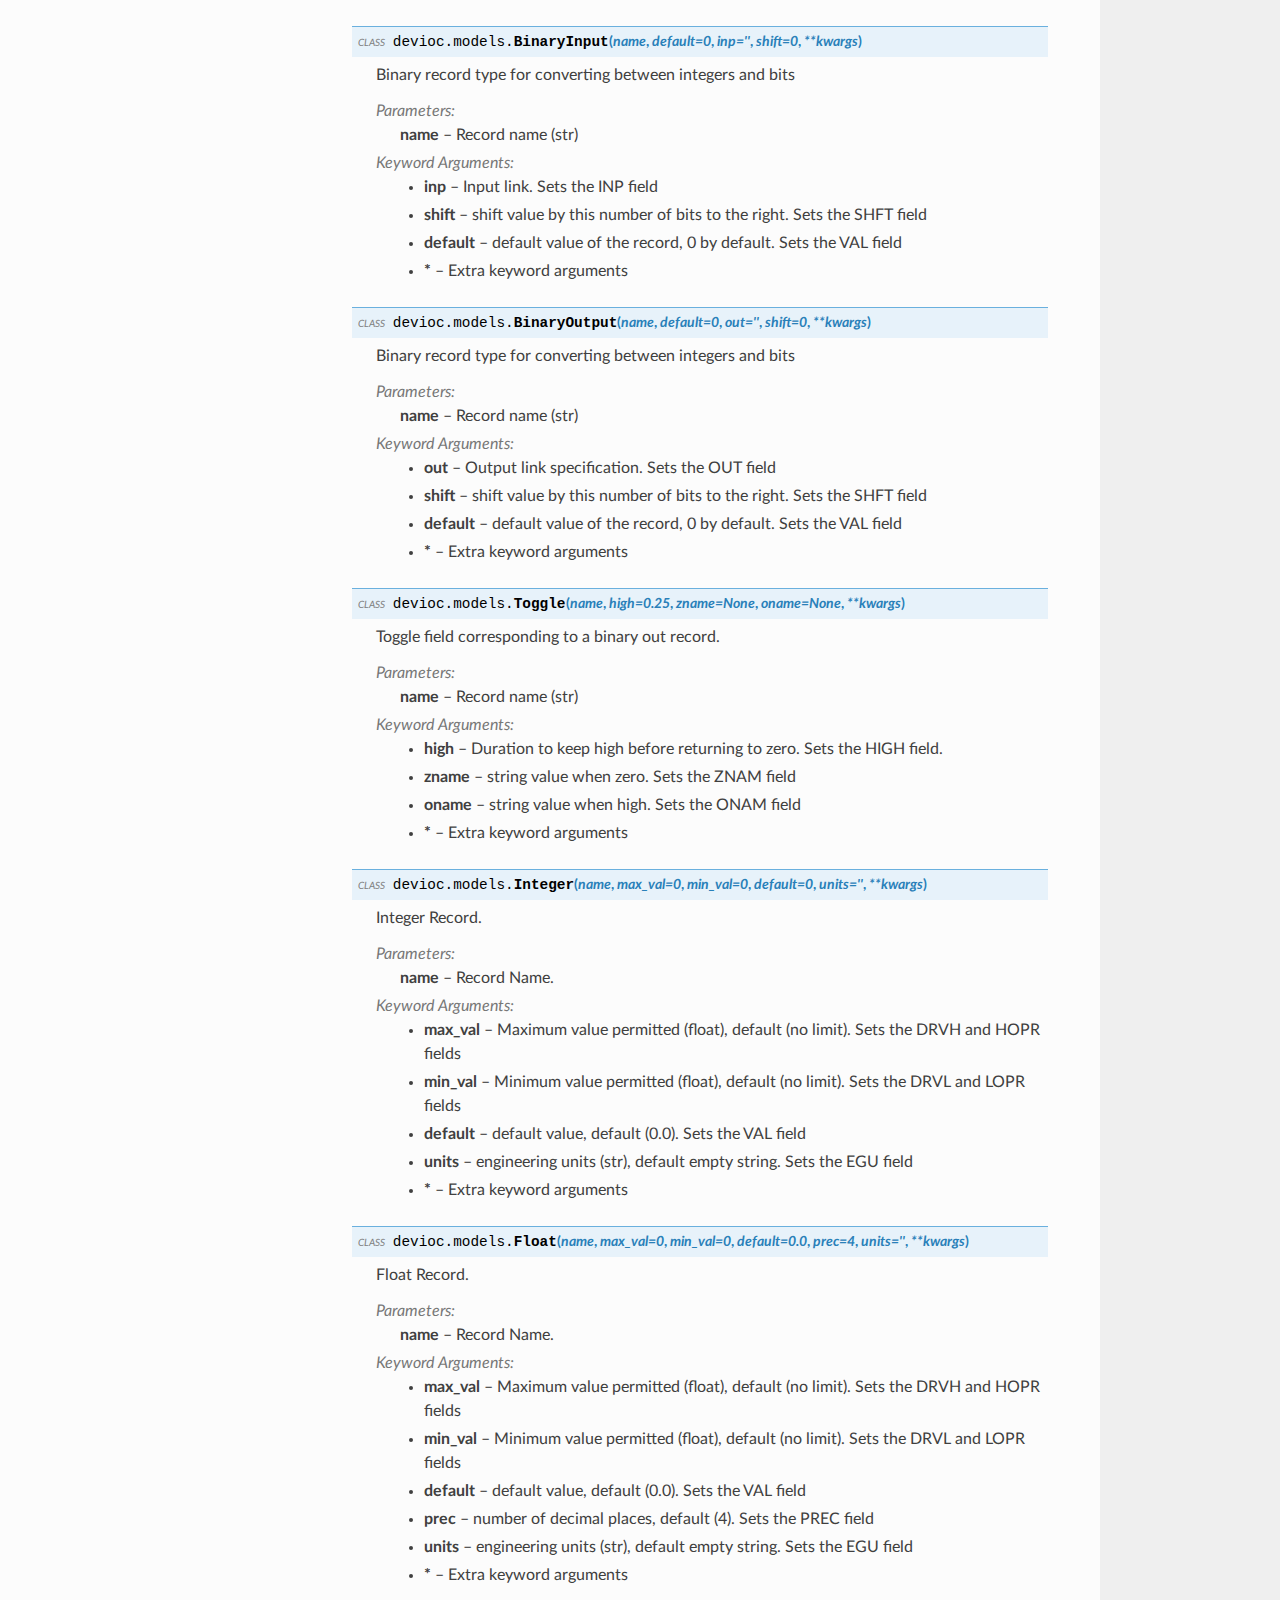
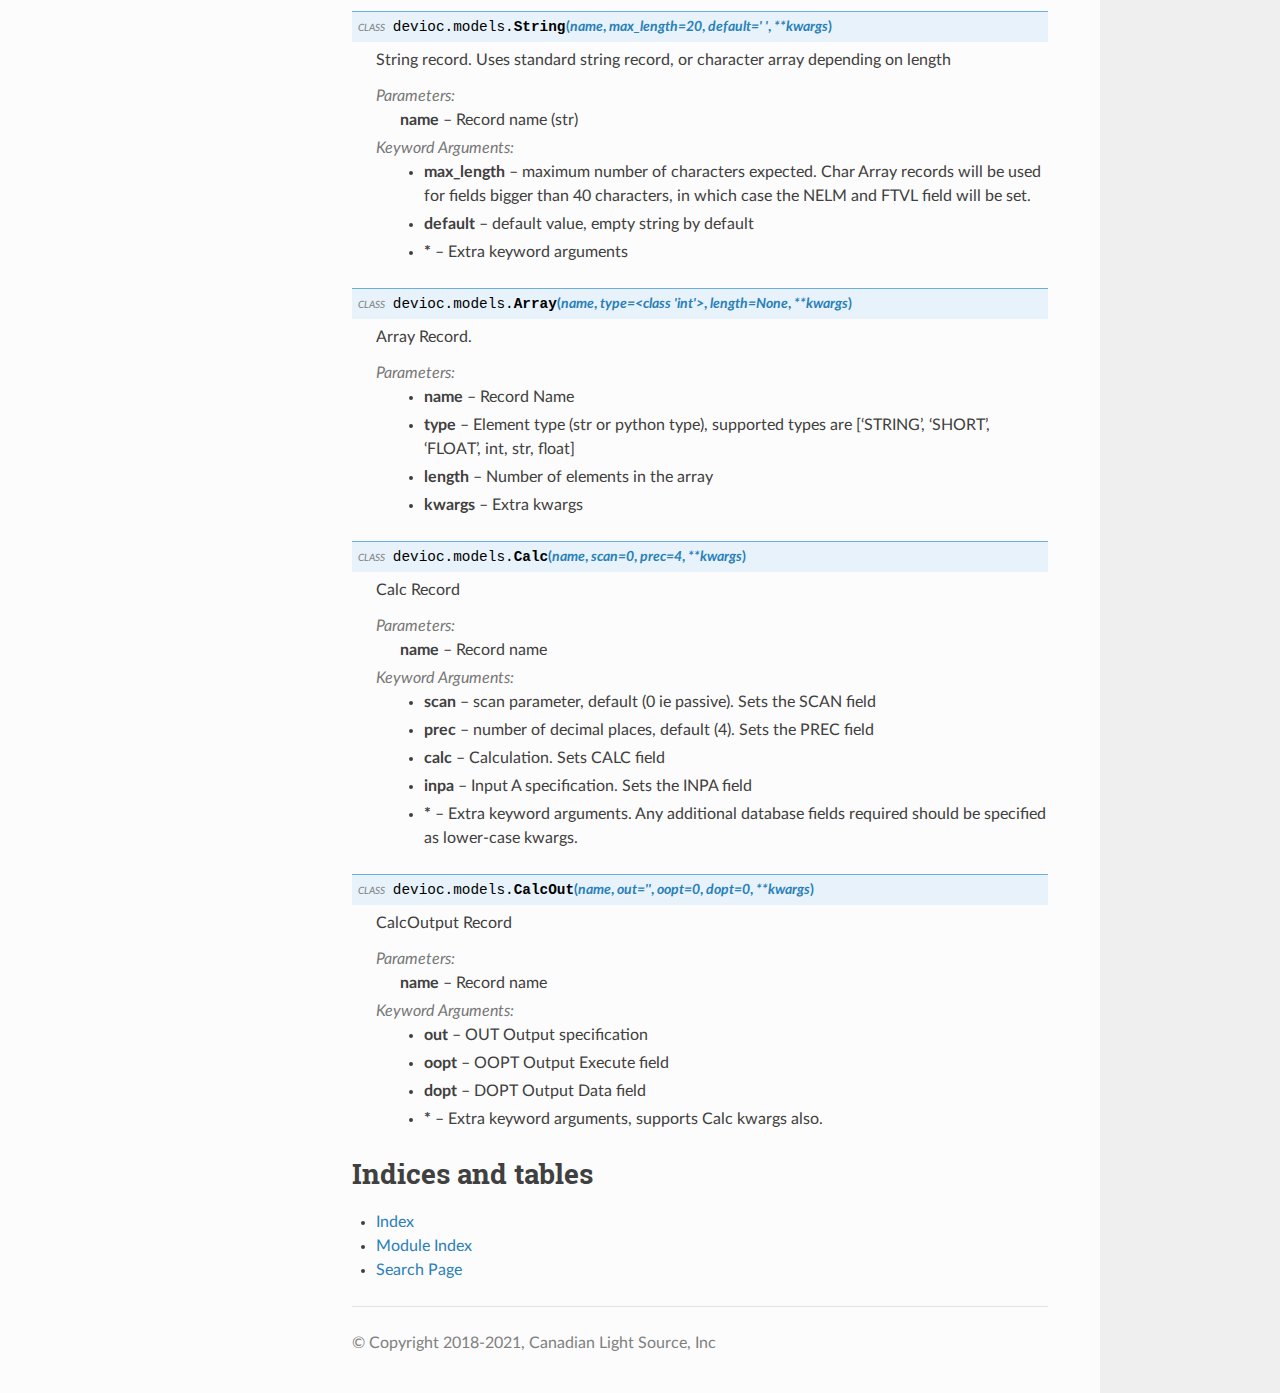
==== commit ddea21bb: "rebuild" ====
--- a/index.html
+++ b/index.html
@@ -7,7 +7,7 @@
   
   <meta name="viewport" content="width=device-width, initial-scale=1.0">
   
-  <title>DevIOC - EPICS Soft Device Support With Python &mdash; DevIOC 2021.1.4 documentation</title>
+  <title>DevIOC - EPICS Soft Device Support With Python &mdash; DevIOC 2021.1.5 documentation</title>
   
 
   
@@ -59,7 +59,7 @@
             
             
               <div class="version">
-                2021.1.4
+                2021.1.5
               </div>
             
           
@@ -370,7 +370,7 @@
 </div>
 <p>This example uses the <a class="reference external" href="https://pypi.org/project/Twisted/">Twisted</a> framework. It is highly recommended to use it too.</p>
 <p>The above script is executed to start the application within the <cite>devioc</cite> virtual environment as follows:</p>
-<div class="highlight-default notranslate"><div class="highlight"><pre><span></span>(devioc) $ myioc/bin/app.sever --device MYIOC-001
+<div class="highlight-default notranslate"><div class="highlight"><pre><span></span>(devioc) $ myioc/bin/app.server --device MYIOC-001
 </pre></div>
 </div>
 </div>
